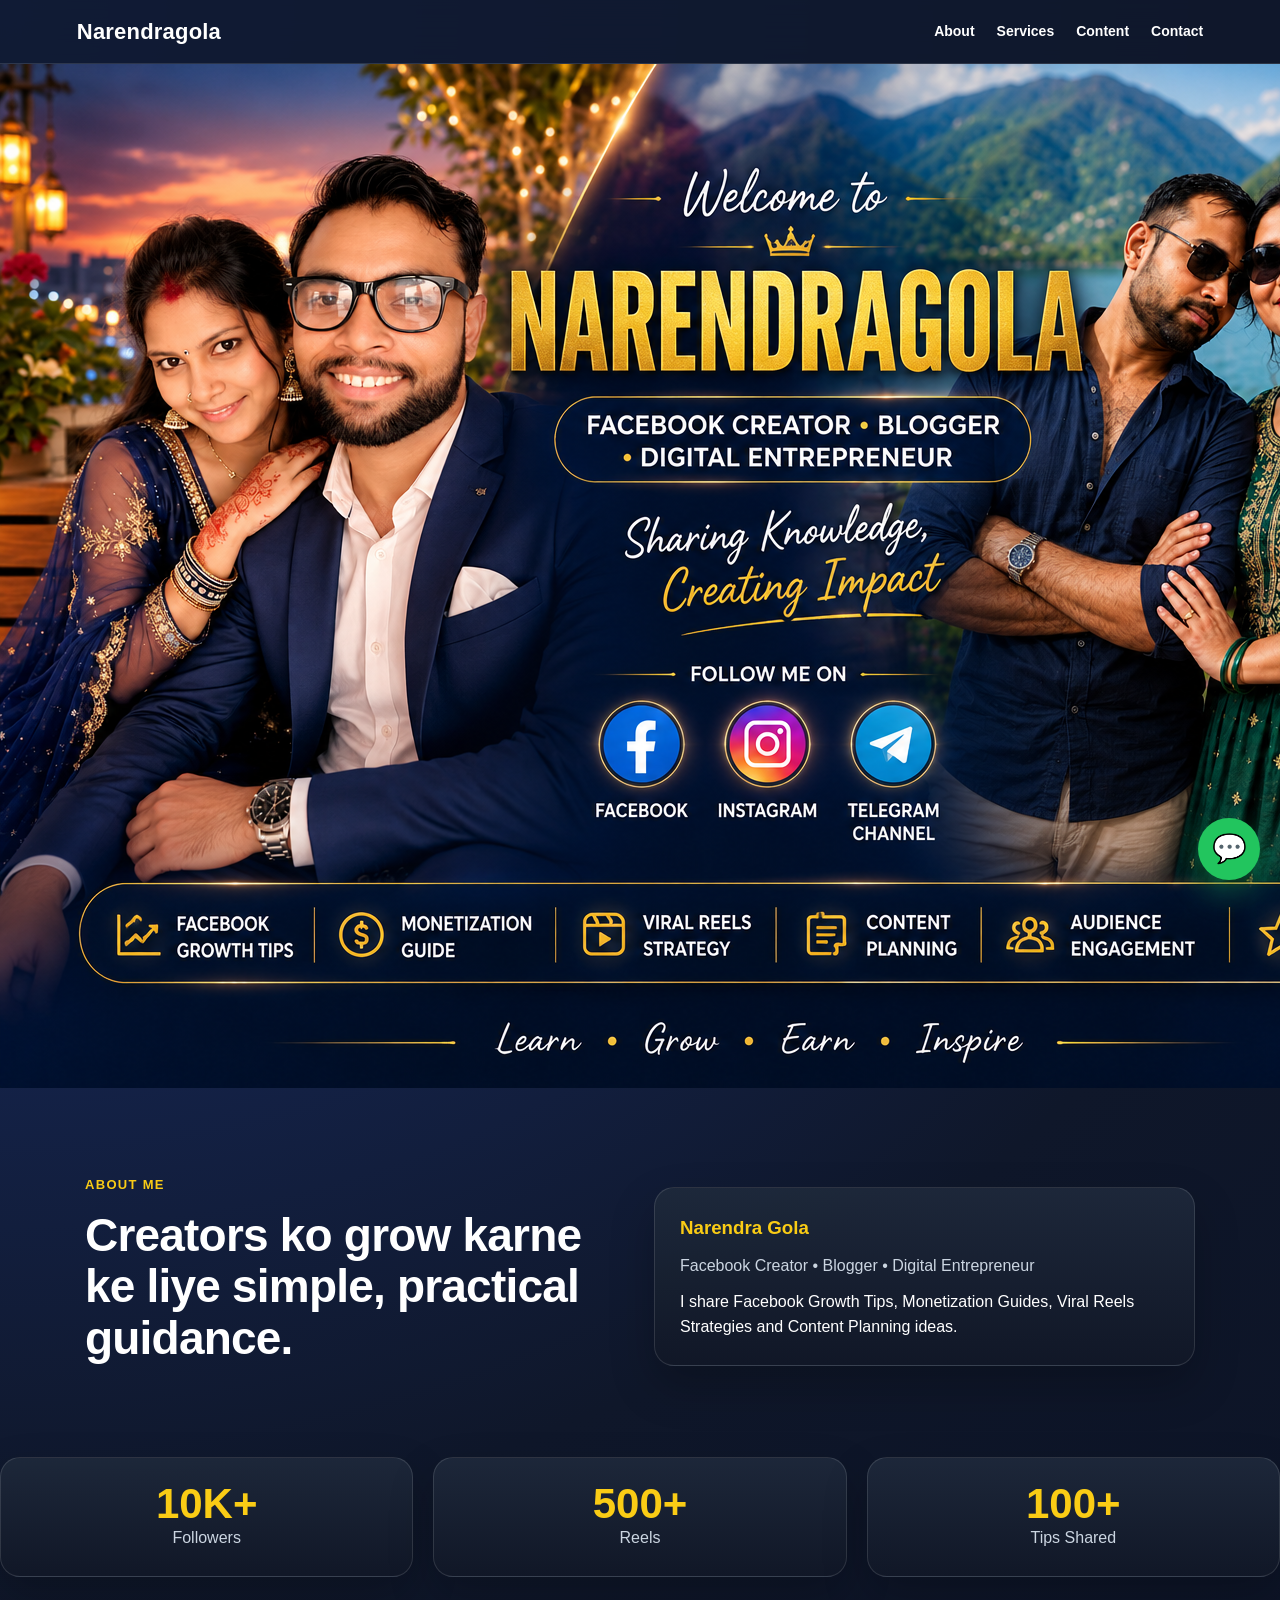
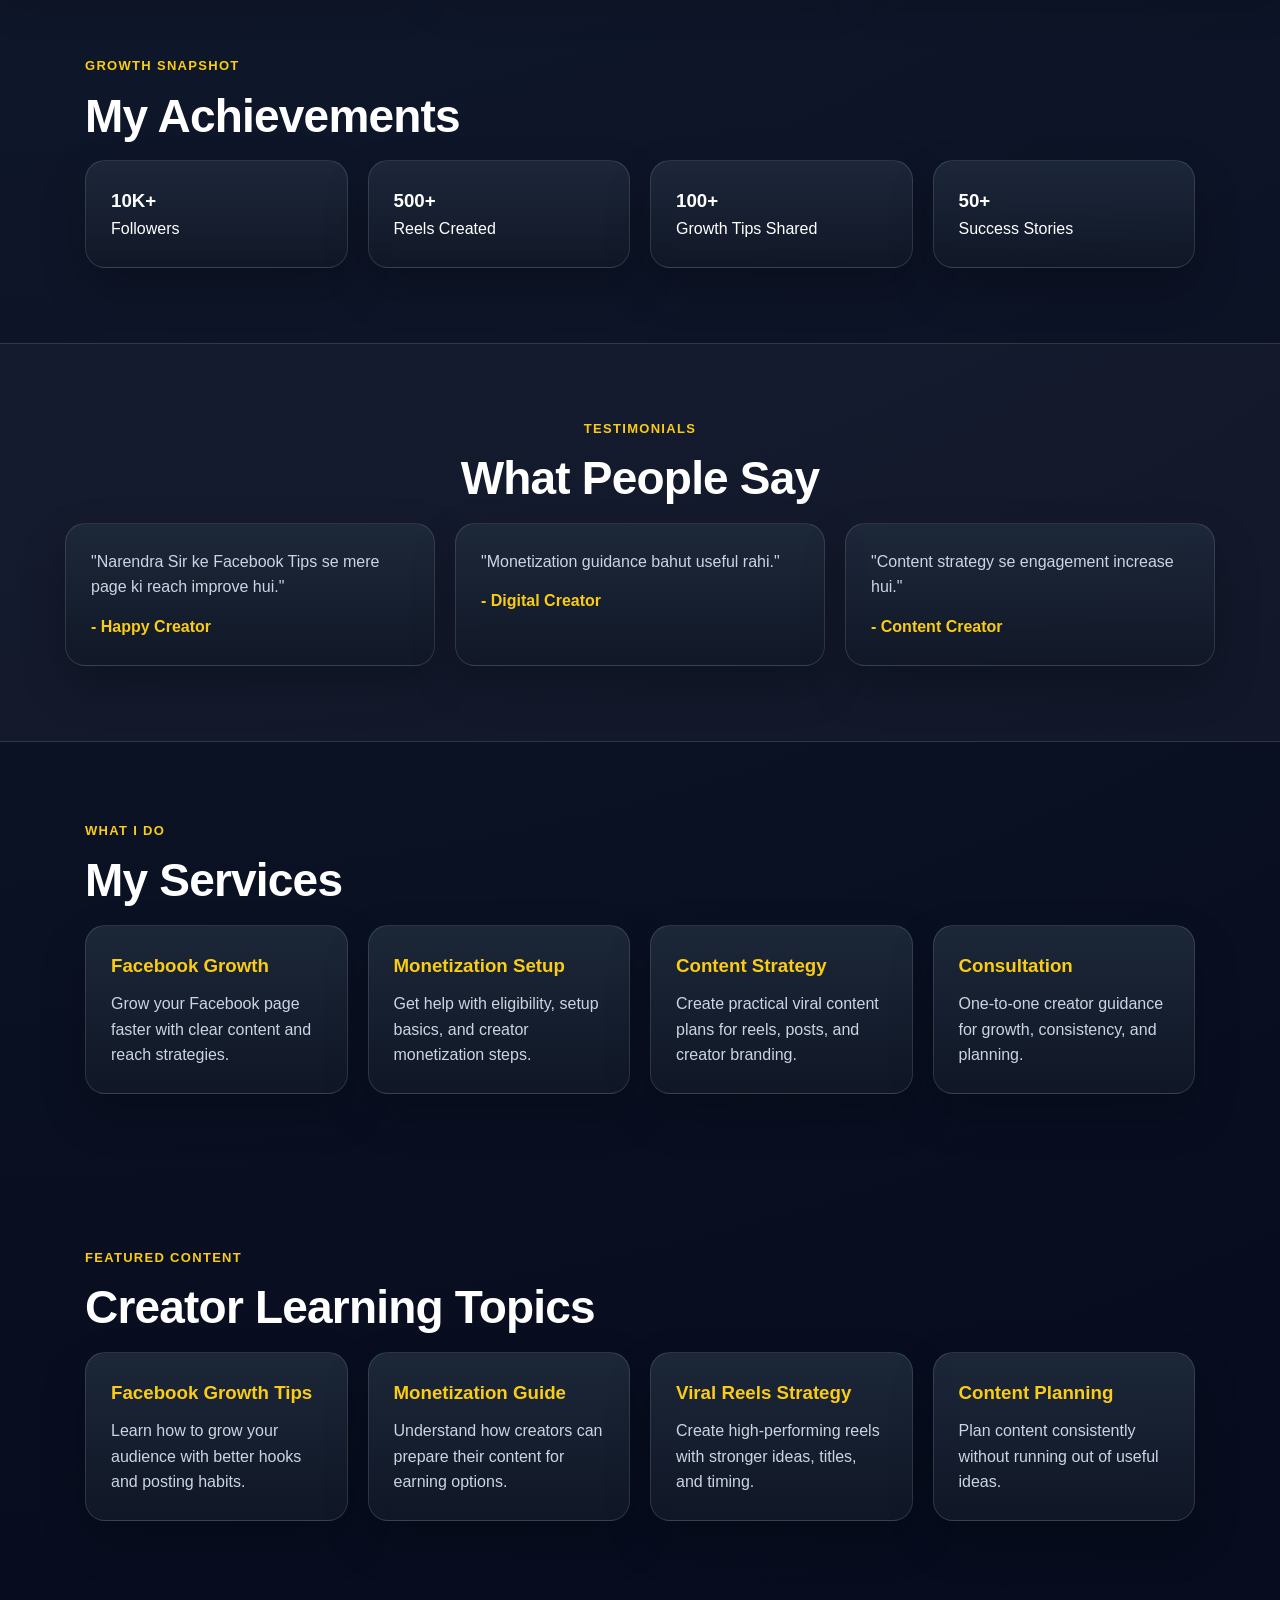
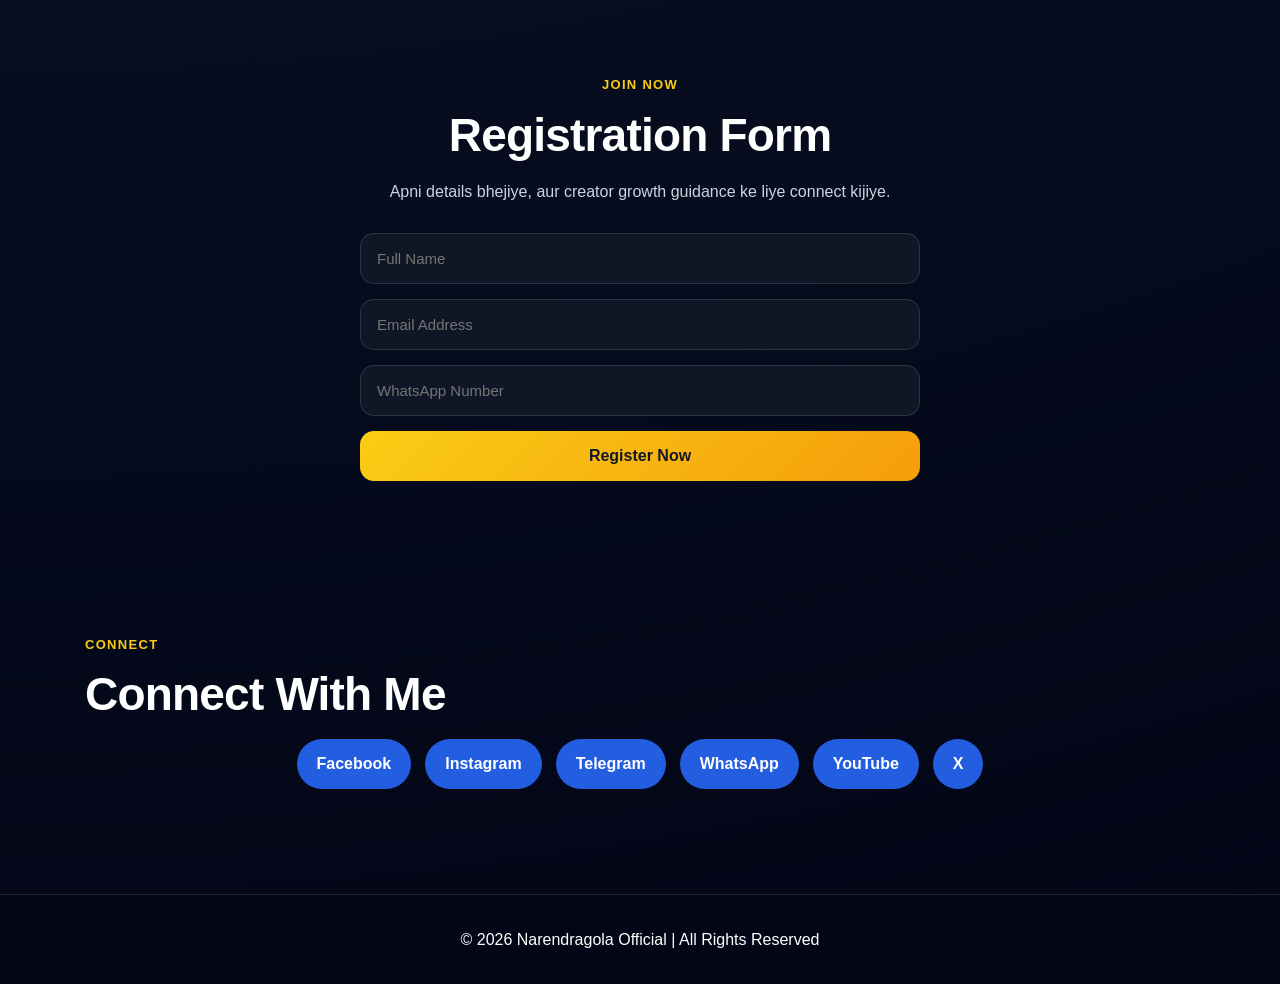
==== index.html @ b10cafa1 "Update index.html" ====
<!DOCTYPE html>
<html lang="en">
<head>
  <meta charset="UTF-8">
  <meta name="viewport" content="width=device-width, initial-scale=1.0">

  <title>Narendragola Official</title>

  <meta name="description" content="Narendra Gola Official - Facebook Growth Tips, Monetization Guides, Viral Reels Strategies and Content Planning.">
  <meta name="keywords" content="Narendra Gola, Facebook Growth, Facebook Monetization, Viral Reels, Digital Creator">
  <meta name="author" content="Narendra Gola">

  <link rel="preconnect" href="https://fonts.googleapis.com">
  <link rel="preconnect" href="https://fonts.gstatic.com" crossorigin>
  <link href="https://fonts.googleapis.com/css2?family=Inter:wght@400;500;600;700;800&display=swap" rel="stylesheet">
  <link rel="stylesheet" href="style.css">
</head>

<body>
  <nav class="site-nav" aria-label="Primary navigation">
    <a class="brand" href="#">Narendragola</a>
    <div class="nav-links">
      <a href="#about">About</a>
      <a href="#services">Services</a>
      <a href="#content">Content</a>
      <a href="#contact">Contact</a>
    </div>
  </nav>

  <header class="hero">
    <div class="hero-media">
      <img src="banner.jpg.png" alt="Narendragola Banner">
    </div>
    <div class="hero-content">
      <p class="eyebrow">Facebook Creator • Blogger • Digital Entrepreneur</p>
      <h1>Narendra Gola Official</h1>
      <p class="hero-text">Facebook growth, monetization, viral reels strategy aur content planning ke practical tips.</p>
      <div class="hero-actions">
        <a class="btn primary" href="#register">Register Now</a>
        <a class="btn secondary" href="#services">View Services</a>
      </div>
    </div>
  </header>

  <main>
    <section id="about" class="section split-section">
      <div>
        <p class="section-label">About Me</p>
        <h2>Creators ko grow karne ke liye simple, practical guidance.</h2>
      </div>

      <div class="about-box">
        <h3>Narendra Gola</h3>
        <p class="role">Facebook Creator • Blogger • Digital Entrepreneur</p>
        <p>I share Facebook Growth Tips, Monetization Guides, Viral Reels Strategies and Content Planning ideas.</p>
      </div>
    </section>

    <section class="profile-stats" aria-label="Profile statistics">
      <div class="stat-box">
        <h3>10K+</h3>
        <p>Followers</p>
      </div>
      <div class="stat-box">
        <h3>500+</h3>
        <p>Reels</p>
      </div>
      <div class="stat-box">
        <h3>100+</h3>
        <p>Tips Shared</p>
      </div>
    </section>

    <section id="achievements" class="section">
      <p class="section-label">Growth Snapshot</p>
      <h2>My Achievements</h2>

      <div class="achievement-grid">
        <div class="achievement-box">
          <h3>10K+</h3>
          <p>Followers</p>
        </div>
        <div class="achievement-box">
          <h3>500+</h3>
          <p>Reels Created</p>
        </div>
        <div class="achievement-box">
          <h3>100+</h3>
          <p>Growth Tips Shared</p>
        </div>
        <div class="achievement-box">
          <h3>50+</h3>
          <p>Success Stories</p>
        </div>
      </div>
    </section>

    <section id="testimonials" class="section tinted-section">
      <p class="section-label">Testimonials</p>
      <h2>What People Say</h2>

      <div class="testimonial-grid">
        <div class="testimonial-card">
          <p>"Narendra Sir ke Facebook Tips se mere page ki reach improve hui."</p>
          <h4>- Happy Creator</h4>
        </div>
        <div class="testimonial-card">
          <p>"Monetization guidance bahut useful rahi."</p>
          <h4>- Digital Creator</h4>
        </div>
        <div class="testimonial-card">
          <p>"Content strategy se engagement increase hui."</p>
          <h4>- Content Creator</h4>
        </div>
      </div>
    </section>

    <section id="services" class="section">
      <p class="section-label">What I Do</p>
      <h2>My Services</h2>

      <div class="cards">
        <div class="card">
          <h3>Facebook Growth</h3>
          <p>Grow your Facebook page faster with clear content and reach strategies.</p>
        </div>
        <div class="card">
          <h3>Monetization Setup</h3>
          <p>Get help with eligibility, setup basics, and creator monetization steps.</p>
        </div>
        <div class="card">
          <h3>Content Strategy</h3>
          <p>Create practical viral content plans for reels, posts, and creator branding.</p>
        </div>
        <div class="card">
          <h3>Consultation</h3>
          <p>One-to-one creator guidance for growth, consistency, and planning.</p>
        </div>
      </div>
    </section>

    <section id="content" class="section">
      <p class="section-label">Featured Content</p>
      <h2>Creator Learning Topics</h2>

      <div class="cards">
        <div class="card">
          <h3>Facebook Growth Tips</h3>
          <p>Learn how to grow your audience with better hooks and posting habits.</p>
        </div>
        <div class="card">
          <h3>Monetization Guide</h3>
          <p>Understand how creators can prepare their content for earning options.</p>
        </div>
        <div class="card">
          <h3>Viral Reels Strategy</h3>
          <p>Create high-performing reels with stronger ideas, titles, and timing.</p>
        </div>
        <div class="card">
          <h3>Content Planning</h3>
          <p>Plan content consistently without running out of useful ideas.</p>
        </div>
      </div>
    </section>

    <section id="register" class="section register-section">
      <div>
        <p class="section-label">Join Now</p>
        <h2>Registration Form</h2>
        <p class="section-intro">Apni details bhejiye, aur creator growth guidance ke liye connect kijiye.</p>
      </div>

      <form class="register-form" action="https://formspree.io/f/mpqeyoqy" method="POST">
        <input type="text" name="name" placeholder="Full Name" required>
        <input type="email" name="email" placeholder="Email Address" required>
        <input type="tel" name="phone" placeholder="WhatsApp Number" required>
        <input type="hidden" name="_subject" value="New Registration From Narendragola Official">
        <button type="submit">Register Now</button>
      </form>
    </section>

    <section id="contact" class="section contact-section">
      <p class="section-label">Connect</p>
      <h2>Connect With Me</h2>

      <div class="social-links">
        <a href="https://www.facebook.com/Narendra.gola.15" target="_blank" rel="noopener">Facebook</a>
        <a href="https://www.instagram.com/narendragola1" target="_blank" rel="noopener">Instagram</a>
        <a href="https://t.me/narendragola01" target="_blank" rel="noopener">Telegram</a>
        <a href="https://wa.me/918586849078" target="_blank" rel="noopener">WhatsApp</a>
        <a href="https://www.youtube.com/@narendragola" target="_blank" rel="noopener">YouTube</a>
        <a href="https://x.com/NarendraGola" target="_blank" rel="noopener">X</a>
      </div>
    </section>
  </main>

  <a href="https://wa.me/918586849078" class="whatsapp-float" target="_blank" rel="noopener" aria-label="Chat on WhatsApp">💬</a>

  <footer>
    © 2026 Narendragola Official | All Rights Reserved
  </footer>
</body>
</html>
---- style.css ----
*{margin:0;padding:0;box-sizing:border-box;font-family:Arial,sans-serif}
:root{--bg:#0f172a;--panel:#111827;--panel2:#1e293b;--gold:#f59e0b;--yellow:#facc15;--green:#22c55e;--blue:#2563eb;--text:#ffffff;--muted:#cbd5e1;--line:rgba(255,255,255,.12)}
html{scroll-behavior:smooth}
body{background:radial-gradient(circle at top left,#1e3a8a 0,#0f172a 35%,#020617 100%);color:var(--text);line-height:1.6;overflow-x:hidden}
a{color:inherit}.site-nav{position:sticky;top:0;background:rgba(15,23,42,.88);backdrop-filter:blur(14px);padding:14px 6%;z-index:1000;display:flex;align-items:center;justify-content:space-between;border-bottom:1px solid var(--line)}
.brand{font-size:22px;font-weight:900;text-decoration:none;letter-spacing:.2px}.brand span{color:var(--yellow)}.nav-links{display:flex;gap:22px}.nav-links a,.nav-cta{text-decoration:none;font-weight:700;font-size:14px;color:#fff}.nav-links a:hover{color:var(--yellow)}.nav-cta{background:var(--green);padding:10px 16px;border-radius:999px;box-shadow:0 10px 28px rgba(34,197,94,.25)}
.hero{position:relative;min-height:640px;display:flex;align-items:center;overflow:hidden}.hero-banner{position:absolute;inset:0;width:100%;height:100%;object-fit:cover;z-index:0}.hero-overlay{position:absolute;inset:0;background:linear-gradient(90deg,rgba(2,6,23,.95),rgba(15,23,42,.78),rgba(15,23,42,.28));z-index:1}.hero-content{position:relative;z-index:2;max-width:850px;padding:90px 6%}.eyebrow,.section-label{display:inline-block;color:var(--yellow);font-weight:800;text-transform:uppercase;font-size:13px;letter-spacing:1.3px;margin-bottom:14px}.hero h1{font-size:clamp(38px,6vw,78px);line-height:1.03;margin-bottom:22px;letter-spacing:-1.5px}.hero-subtitle{font-size:20px;color:var(--muted);max-width:660px;margin-bottom:28px}.hero-actions{display:flex;gap:14px;flex-wrap:wrap;margin-bottom:24px}.btn{padding:15px 22px;border-radius:999px;text-decoration:none;font-weight:900;display:inline-flex;align-items:center;justify-content:center}.btn.primary{background:linear-gradient(135deg,var(--yellow),var(--gold));color:#111827}.btn.secondary{background:rgba(255,255,255,.1);border:1px solid var(--line);color:#fff}.trust-row{display:flex;gap:12px;flex-wrap:wrap}.trust-row span{background:rgba(255,255,255,.1);border:1px solid var(--line);border-radius:999px;padding:9px 14px;color:#fff;font-weight:700;font-size:14px}
.section{max-width:1150px;margin:auto;padding:75px 20px}.compact-section{padding-top:40px}.split-section{display:grid;grid-template-columns:1fr 1fr;gap:28px;align-items:center}h2{color:#fff;margin-bottom:18px;font-size:clamp(30px,4vw,46px);line-height:1.12;letter-spacing:-.8px}.section-intro{color:var(--muted);max-width:720px;margin:0 auto 28px;text-align:center}.split-section .section-intro{text-align:left;margin:0}.about-box,.card,.stat-box,.achievement-box,.testimonial-card,.result-card,.faq-list details{background:linear-gradient(180deg,rgba(30,41,59,.92),rgba(17,24,39,.92));padding:25px;border-radius:20px;border:1px solid var(--line);box-shadow:0 20px 45px rgba(0,0,0,.22)}.glass-card{background:rgba(17,24,39,.72);backdrop-filter:blur(14px)}.about-box h3,.card h3{color:var(--yellow);margin-bottom:10px}.role{color:var(--muted);margin-bottom:10px}.text-link{display:inline-block;margin-top:14px;color:var(--yellow);font-weight:800;text-decoration:none}.cards,.profile-stats,.achievement-grid,.testimonial-grid,.results-grid{display:grid;grid-template-columns:repeat(auto-fit,minmax(240px,1fr));gap:20px}.card{transition:.25s ease}.card:hover{transform:translateY(-6px);border-color:rgba(250,204,21,.45)}.icon{font-size:34px;margin-bottom:12px}.stat-box{text-align:center}.stat-box h3{font-size:42px;color:var(--yellow);line-height:1}.stat-box p,.card p,.testimonial-card p,.result-card p,.faq-list p{color:var(--muted)}.tinted-section{background:rgba(255,255,255,.03);border-top:1px solid var(--line);border-bottom:1px solid var(--line);max-width:100%;padding-left:max(20px,calc((100% - 1150px)/2));padding-right:max(20px,calc((100% - 1150px)/2))}.tinted-section h2,.tinted-section .section-label{text-align:center;display:block}.result-card{min-height:210px;text-align:center;border-style:dashed}.result-card span{display:inline-flex;width:92px;height:92px;align-items:center;justify-content:center;border-radius:18px;background:rgba(250,204,21,.12);border:1px dashed rgba(250,204,21,.5);color:var(--yellow);font-size:13px;font-weight:900;margin-bottom:16px}.result-card strong{display:block;font-size:20px;margin-bottom:8px}.testimonial-card h4{margin-top:14px;color:var(--yellow)}.faq-list{display:grid;gap:14px;max-width:850px;margin:0 auto}.faq-list details{padding:0}.faq-list summary{cursor:pointer;padding:20px 24px;font-weight:900;color:#fff}.faq-list p{padding:0 24px 22px}.register-section{text-align:center}.register-form{max-width:560px;margin:26px auto 0;display:flex;flex-direction:column;gap:15px}.register-form input{padding:16px;border:1px solid var(--line);border-radius:14px;background:rgba(17,24,39,.92);color:#fff;font-size:15px}.register-form input:focus{outline:2px solid rgba(250,204,21,.45)}.register-form button{padding:16px;border:none;border-radius:14px;background:linear-gradient(135deg,var(--yellow),var(--gold));color:#111827;font-weight:900;cursor:pointer;font-size:16px}.social-links{display:flex;justify-content:center;gap:14px;flex-wrap:wrap}.social-links a{background:rgba(37,99,235,.95);color:#fff;padding:12px 20px;border-radius:999px;text-decoration:none;font-weight:800}.whatsapp-float{position:fixed;right:20px;bottom:20px;width:62px;height:62px;background:var(--green);border-radius:50%;display:flex;justify-content:center;align-items:center;font-size:28px;text-decoration:none;color:white;z-index:999;box-shadow:0 12px 30px rgba(34,197,94,.35);animation:pulse 2s infinite}@keyframes pulse{0%{transform:scale(1);box-shadow:0 0 0 0 rgba(34,197,94,.55)}70%{transform:scale(1.04);box-shadow:0 0 0 18px rgba(34,197,94,0)}100%{transform:scale(1)}}footer{background:#020617;text-align:center;padding:32px 20px;margin-top:30px;border-top:1px solid var(--line)}footer p{color:var(--muted);margin:6px 0}
@media(max-width:820px){.site-nav{gap:12px;align-items:flex-start}.nav-links{display:none}.nav-cta{font-size:13px}.hero{min-height:600px}.hero-content{padding:70px 20px}.hero h1{font-size:42px}.hero-subtitle{font-size:17px}.split-section{grid-template-columns:1fr}.section{padding:56px 18px}.btn{width:100%}.trust-row span{width:100%;text-align:center}h2{text-align:left}.tinted-section h2{text-align:center}.whatsapp-float{width:56px;height:56px;right:14px;bottom:14px}}
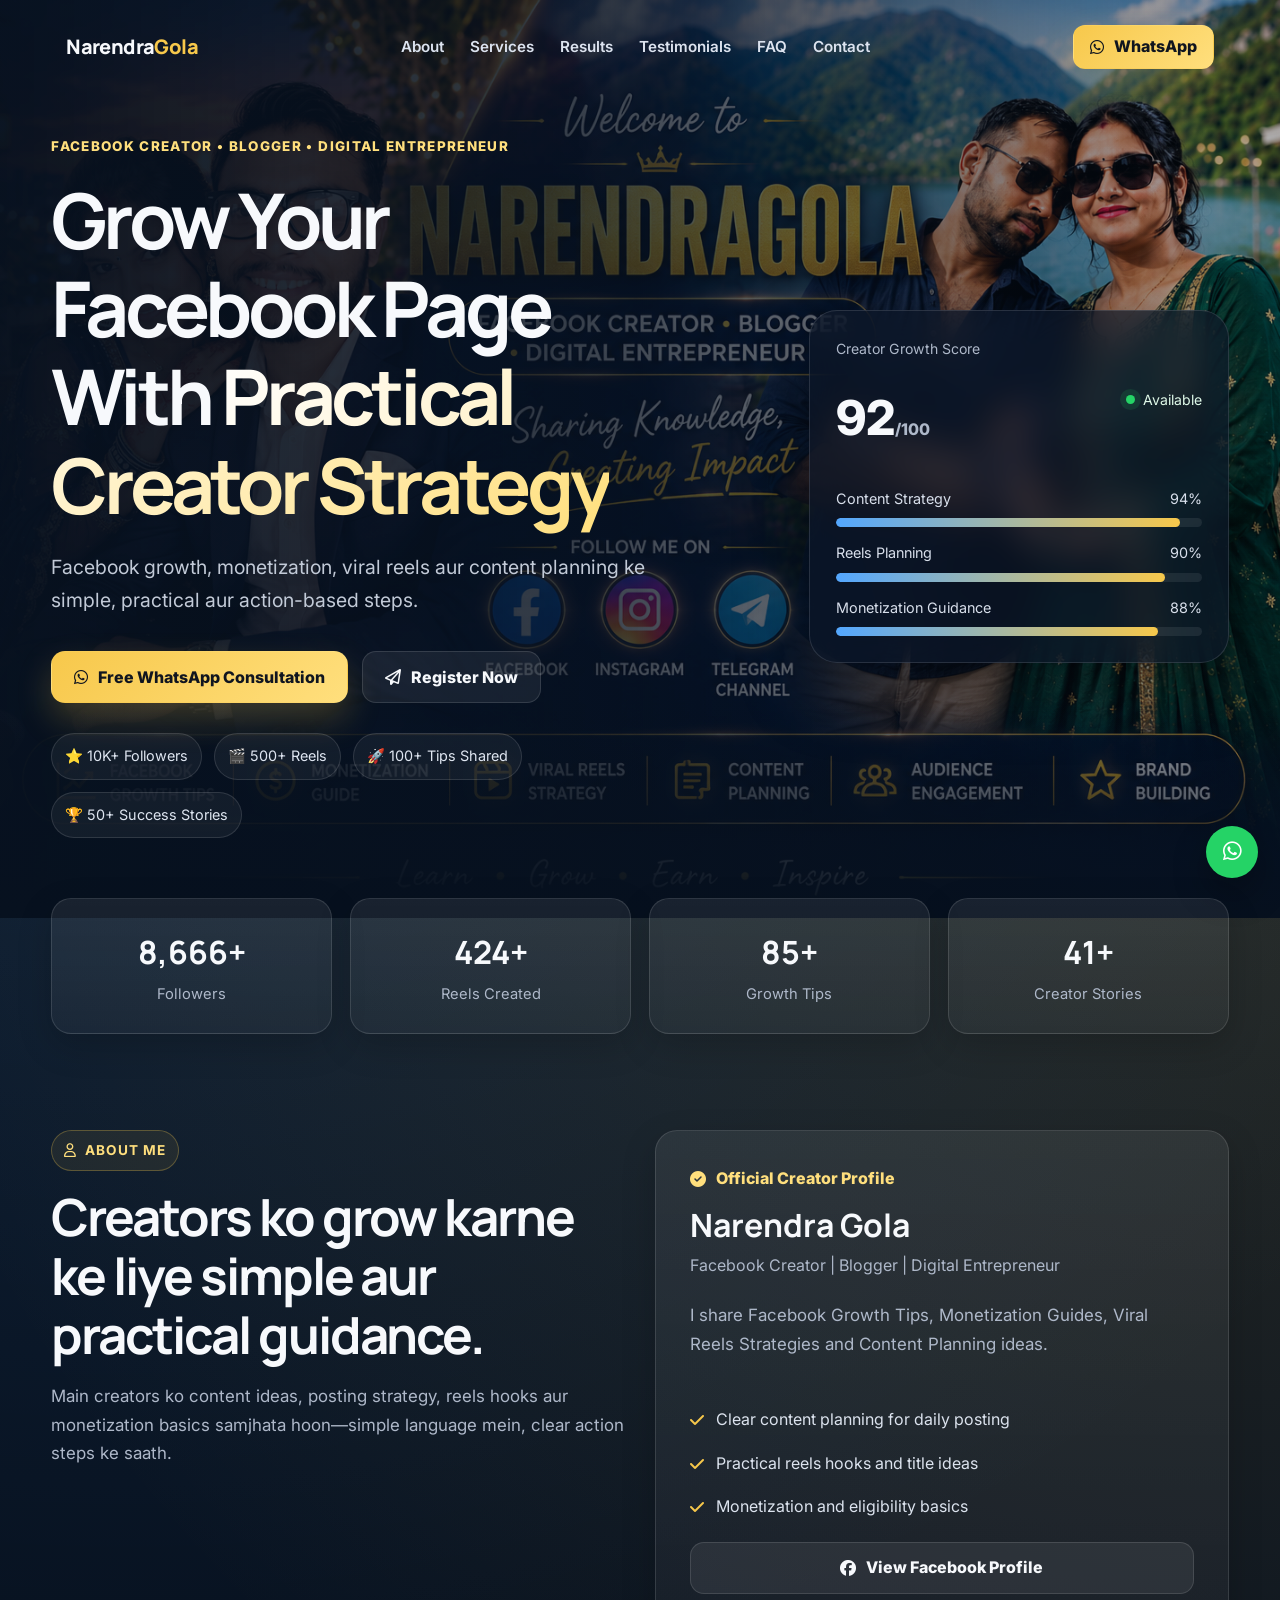
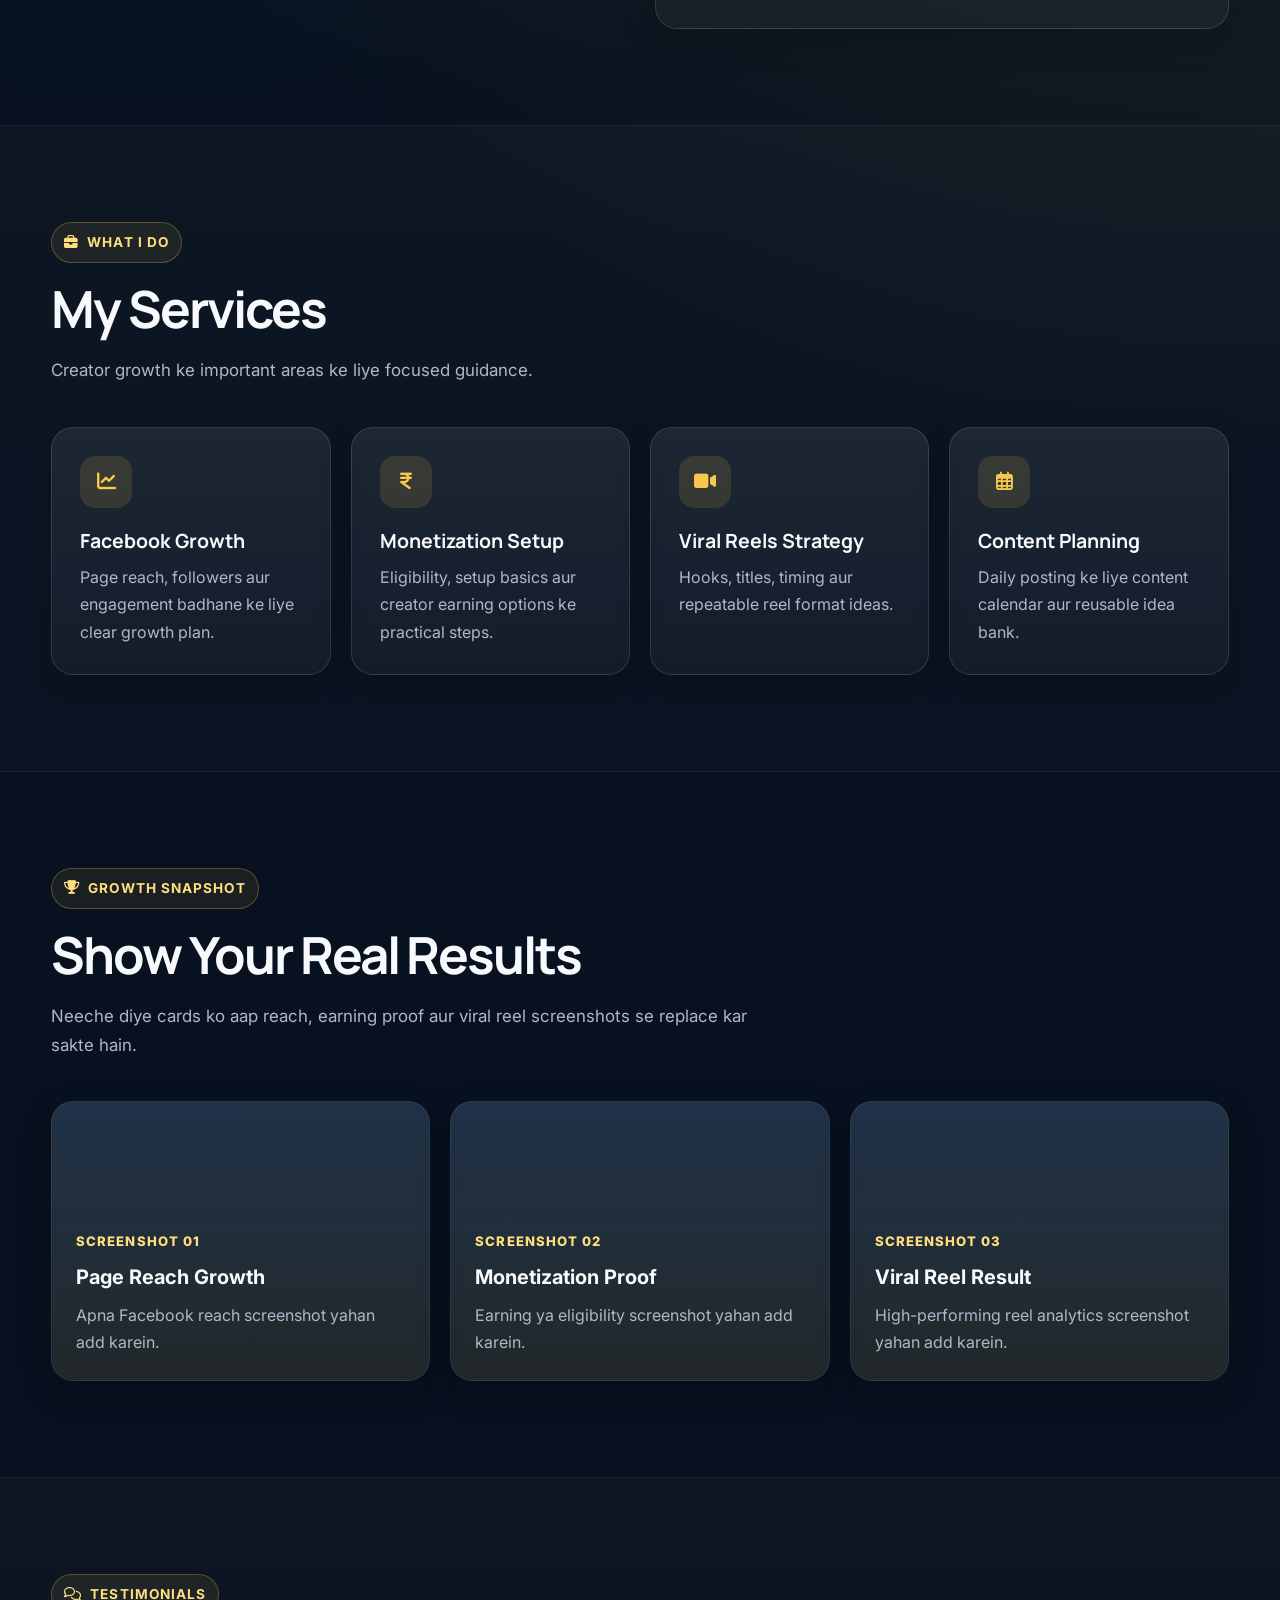
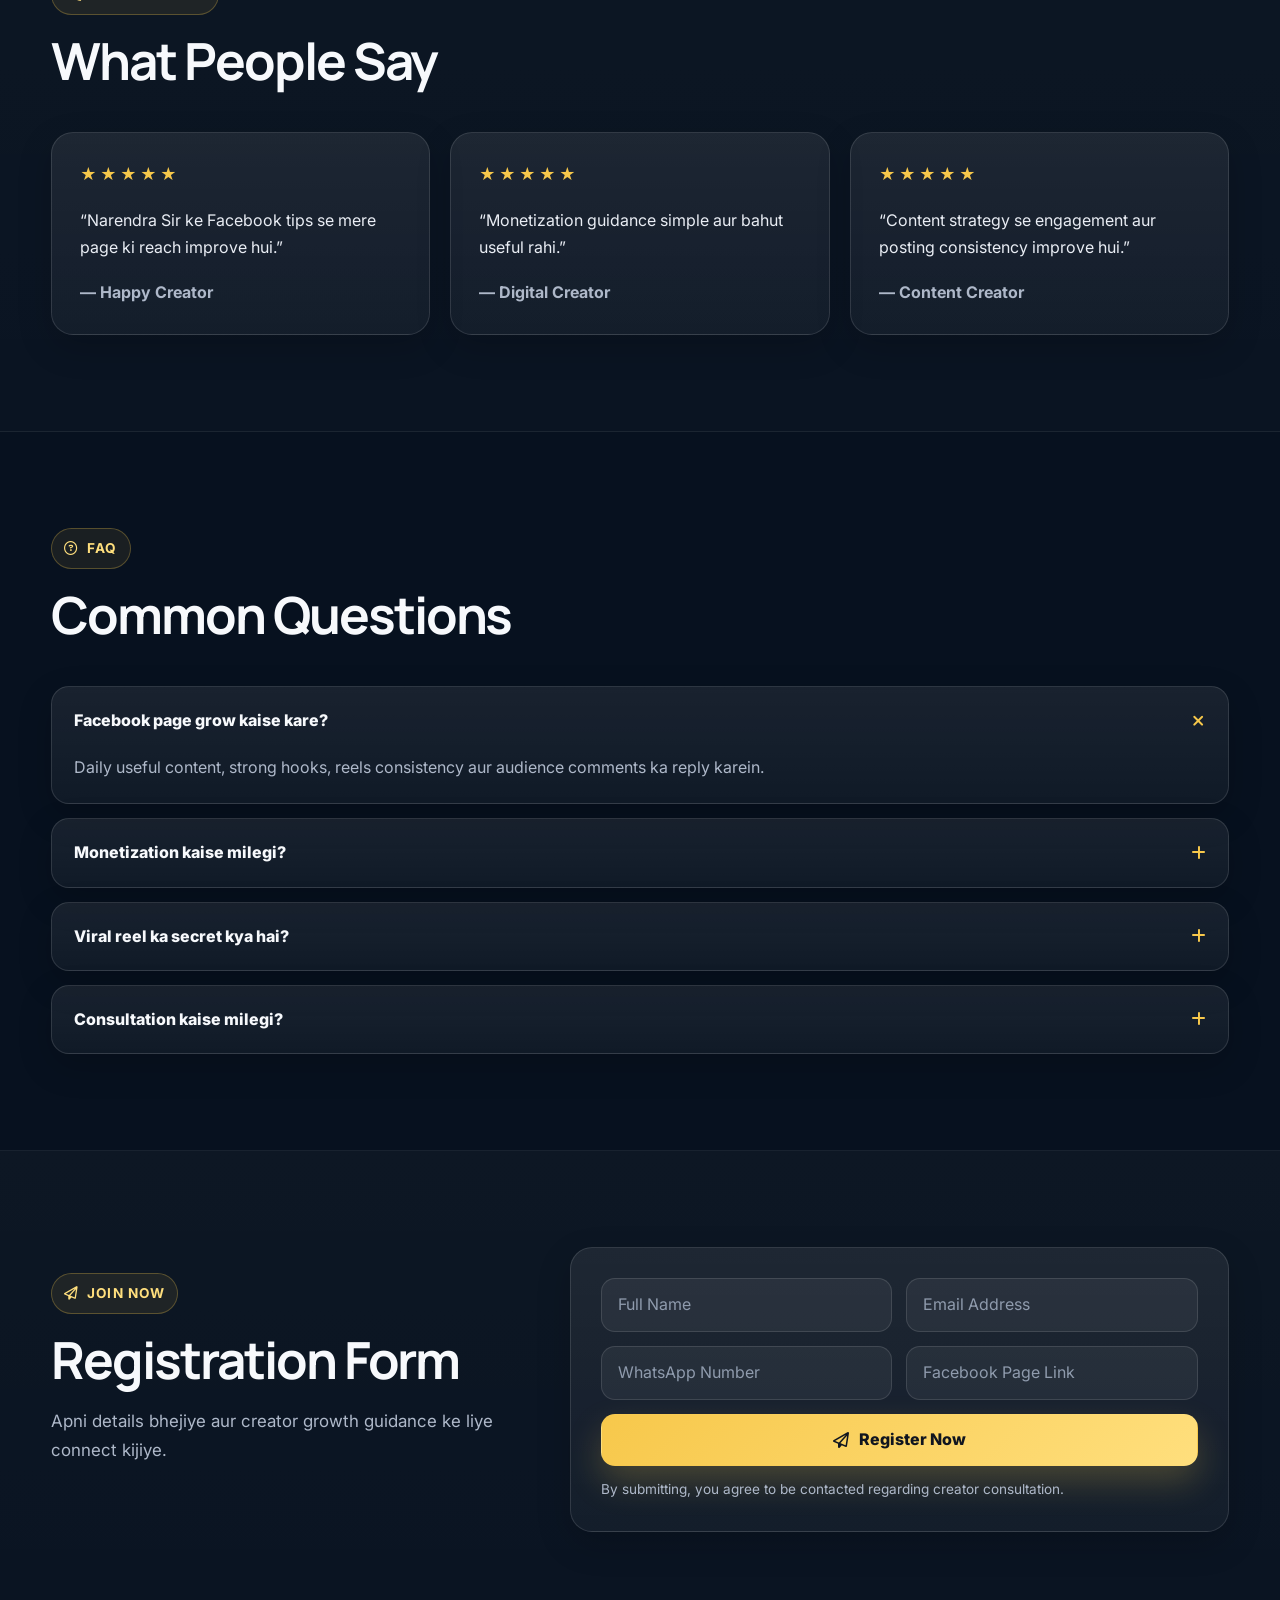
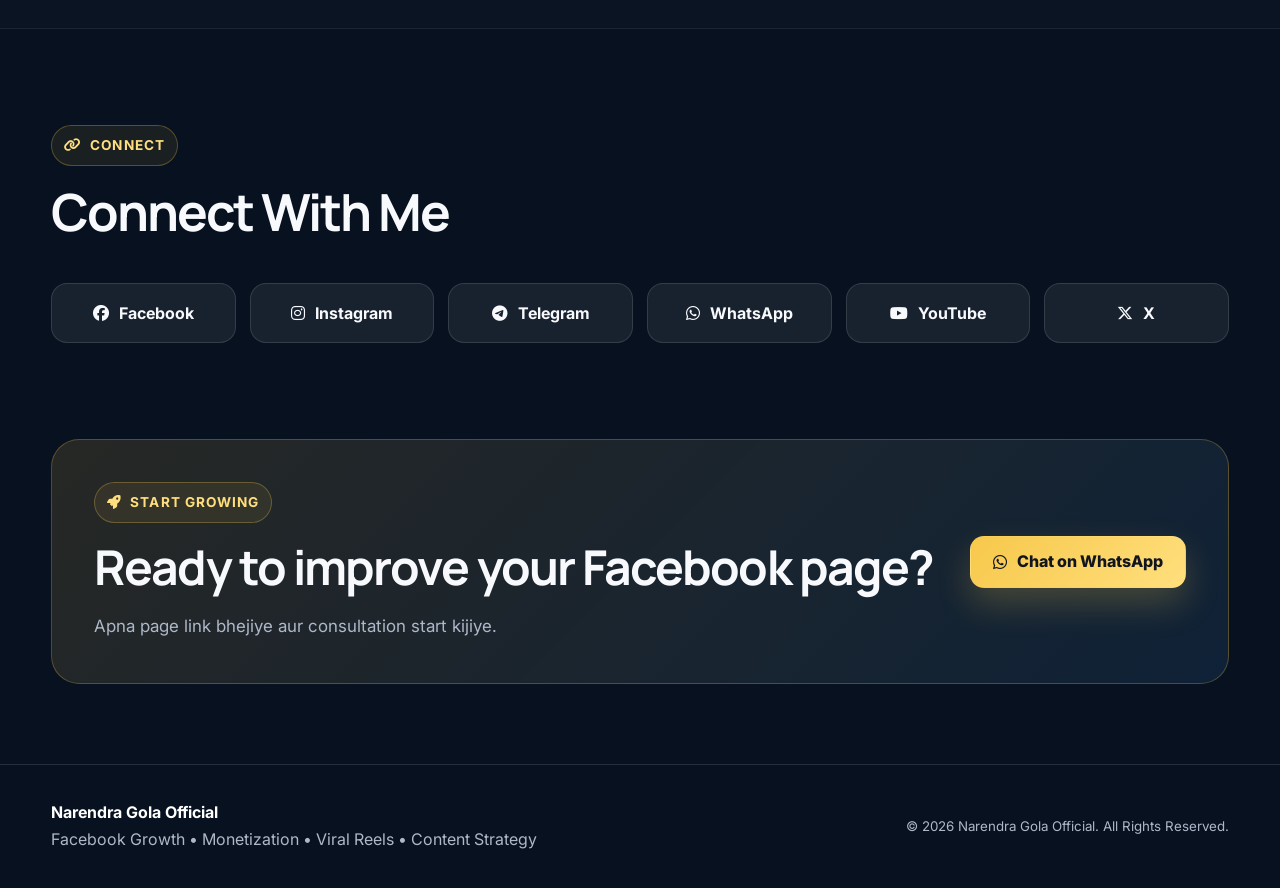
==== commit c138282a: "Update index.html" ====
--- a/index.html
+++ b/index.html
@@ -1,203 +1,648 @@
 <!DOCTYPE html>
 <html lang="en">
 <head>
-  <meta charset="UTF-8">
-  <meta name="viewport" content="width=device-width, initial-scale=1.0">
-
-  <title>Narendragola Official</title>
-
-  <meta name="description" content="Narendra Gola Official - Facebook Growth Tips, Monetization Guides, Viral Reels Strategies and Content Planning.">
-  <meta name="keywords" content="Narendra Gola, Facebook Growth, Facebook Monetization, Viral Reels, Digital Creator">
-  <meta name="author" content="Narendra Gola">
-
-  <link rel="preconnect" href="https://fonts.googleapis.com">
-  <link rel="preconnect" href="https://fonts.gstatic.com" crossorigin>
-  <link href="https://fonts.googleapis.com/css2?family=Inter:wght@400;500;600;700;800&display=swap" rel="stylesheet">
-  <link rel="stylesheet" href="style.css">
+  <meta charset="UTF-8" />
+  <meta name="viewport" content="width=device-width, initial-scale=1.0" />
+  <meta name="theme-color" content="#0b1020" />
+  <meta name="description" content="Narendra Gola Official - Facebook growth, monetization, viral reels strategy and creator consultation." />
+  <meta name="keywords" content="Narendra Gola, Facebook Growth, Facebook Monetization, Viral Reels, Digital Creator, Content Strategy" />
+  <meta name="author" content="Narendra Gola" />
+
+  <meta property="og:title" content="Narendra Gola Official" />
+  <meta property="og:description" content="Practical Facebook growth, monetization and viral reels strategy for creators." />
+  <meta property="og:image" content="banner.jpg.png" />
+  <meta property="og:type" content="website" />
+
+  <meta name="twitter:card" content="summary_large_image" />
+  <meta name="twitter:title" content="Narendra Gola Official" />
+  <meta name="twitter:description" content="Facebook growth, monetization and creator strategy." />
+  <meta name="twitter:image" content="banner.jpg.png" />
+
+  <title>Narendra Gola Official | Facebook Growth & Monetization</title>
+
+  <link rel="preconnect" href="https://fonts.googleapis.com" />
+  <link rel="preconnect" href="https://fonts.gstatic.com" crossorigin />
+  <link href="https://fonts.googleapis.com/css2?family=Inter:wght@400;500;600;700;800&family=Manrope:wght@600;700;800&display=swap" rel="stylesheet" />
+  <link rel="stylesheet" href="https://cdnjs.cloudflare.com/ajax/libs/font-awesome/6.5.2/css/all.min.css" />
+
+  <style>
+    :root {
+      --bg: #07111f;
+      --bg-soft: #0d1728;
+      --surface: rgba(255,255,255,.07);
+      --surface-strong: rgba(255,255,255,.11);
+      --text: #f7f9fc;
+      --muted: #aeb8c9;
+      --primary: #f7c84b;
+      --primary-2: #ffdf7d;
+      --accent: #53a7ff;
+      --success: #25d366;
+      --border: rgba(255,255,255,.12);
+      --shadow: 0 24px 70px rgba(0,0,0,.35);
+      --radius: 22px;
+      --max: 1180px;
+    }
+
+    * { box-sizing: border-box; }
+    html { scroll-behavior: smooth; }
+    body {
+      margin: 0;
+      font-family: Inter, system-ui, -apple-system, BlinkMacSystemFont, "Segoe UI", sans-serif;
+      color: var(--text);
+      background:
+        radial-gradient(circle at 10% 0%, rgba(83,167,255,.18), transparent 30%),
+        radial-gradient(circle at 100% 10%, rgba(247,200,75,.16), transparent 28%),
+        var(--bg);
+      line-height: 1.7;
+      overflow-x: hidden;
+    }
+
+    img { max-width: 100%; display: block; }
+    a { color: inherit; text-decoration: none; }
+    button, input { font: inherit; }
+    section { scroll-margin-top: 90px; }
+
+    .container { width: min(92%, var(--max)); margin-inline: auto; }
+    .section { padding: 96px 0; }
+    .section-head { max-width: 720px; margin-bottom: 42px; }
+    .section-label {
+      display: inline-flex;
+      align-items: center;
+      gap: 8px;
+      padding: 8px 12px;
+      border: 1px solid rgba(247,200,75,.28);
+      border-radius: 999px;
+      color: var(--primary-2);
+      background: rgba(247,200,75,.08);
+      font-size: .85rem;
+      font-weight: 700;
+      letter-spacing: .08em;
+      text-transform: uppercase;
+      margin-bottom: 16px;
+    }
+    h1, h2, h3 { font-family: Manrope, Inter, sans-serif; margin: 0; line-height: 1.15; }
+    h1 { font-size: clamp(2.6rem, 6vw, 5.6rem); letter-spacing: -.055em; }
+    h2 { font-size: clamp(2rem, 4vw, 3.4rem); letter-spacing: -.04em; }
+    h3 { font-size: 1.22rem; }
+    p { margin: 0; }
+    .lead { color: var(--muted); font-size: 1.06rem; margin-top: 18px; }
+
+    .top-progress {
+      position: fixed;
+      top: 0; left: 0;
+      width: 0;
+      height: 3px;
+      z-index: 9999;
+      background: linear-gradient(90deg, var(--primary), var(--accent));
+    }
+
+    .nav-wrap {
+      position: fixed;
+      inset: 0 0 auto;
+      z-index: 1000;
+      padding: 14px 0;
+      transition: .3s ease;
+    }
+    .nav-wrap.scrolled { background: rgba(7,17,31,.8); backdrop-filter: blur(18px); border-bottom: 1px solid var(--border); }
+    .nav {
+      display: flex;
+      align-items: center;
+      justify-content: space-between;
+      gap: 18px;
+      padding: 10px 14px;
+      border: 1px solid transparent;
+      border-radius: 18px;
+    }
+    .brand { font-family: Manrope, sans-serif; font-weight: 800; font-size: 1.25rem; letter-spacing: -.03em; }
+    .brand span { color: var(--primary); }
+    .nav-links { display: flex; align-items: center; gap: 26px; }
+    .nav-links a { color: #dce3ef; font-size: .95rem; font-weight: 600; }
+    .nav-links a:hover { color: var(--primary); }
+    .nav-actions { display: flex; align-items: center; gap: 10px; }
+    .menu-btn {
+      display: none;
+      width: 44px; height: 44px;
+      border: 1px solid var(--border);
+      background: var(--surface);
+      color: var(--text);
+      border-radius: 12px;
+      cursor: pointer;
+    }
+
+    .btn {
+      display: inline-flex;
+      align-items: center;
+      justify-content: center;
+      gap: 10px;
+      min-height: 52px;
+      padding: 0 22px;
+      border-radius: 14px;
+      font-weight: 800;
+      border: 1px solid transparent;
+      transition: transform .22s ease, box-shadow .22s ease, background .22s ease;
+    }
+    .btn:hover { transform: translateY(-2px); }
+    .btn-primary {
+      color: #10151f;
+      background: linear-gradient(135deg, var(--primary), var(--primary-2));
+      box-shadow: 0 16px 34px rgba(247,200,75,.22);
+    }
+    .btn-secondary { background: var(--surface); border-color: var(--border); }
+    .btn-secondary:hover { background: var(--surface-strong); }
+    .btn-small { min-height: 44px; padding: 0 16px; border-radius: 12px; }
+
+    .hero {
+      min-height: 100vh;
+      display: grid;
+      align-items: center;
+      position: relative;
+      padding: 135px 0 80px;
+      overflow: hidden;
+    }
+    .hero::before {
+      content: "";
+      position: absolute;
+      inset: 0;
+      background:
+        linear-gradient(90deg, rgba(7,17,31,.98) 0%, rgba(7,17,31,.82) 43%, rgba(7,17,31,.28) 100%),
+        url('banner.jpg.png') center/cover no-repeat;
+      z-index: -2;
+    }
+    .hero::after {
+      content: "";
+      position: absolute;
+      inset: auto 0 0;
+      height: 220px;
+      background: linear-gradient(transparent, var(--bg));
+      z-index: -1;
+    }
+    .hero-grid { display: grid; grid-template-columns: 1.1fr .9fr; align-items: center; gap: 48px; }
+    .hero-copy { max-width: 780px; }
+    .eyebrow { color: var(--primary-2); font-weight: 800; letter-spacing: .1em; text-transform: uppercase; font-size: .84rem; margin-bottom: 18px; }
+    .gradient-text { background: linear-gradient(135deg, #fff, var(--primary-2)); -webkit-background-clip: text; background-clip: text; color: transparent; }
+    .hero-subtitle { max-width: 700px; color: #c2cad7; font-size: clamp(1rem, 2vw, 1.22rem); margin-top: 22px; }
+    .hero-actions { display: flex; flex-wrap: wrap; gap: 14px; margin-top: 34px; }
+    .trust-row { display: flex; flex-wrap: wrap; gap: 12px; margin-top: 30px; }
+    .trust-chip { padding: 10px 13px; border: 1px solid var(--border); border-radius: 999px; background: rgba(255,255,255,.05); color: #dfe6f1; font-size: .9rem; }
+
+    .hero-card {
+      justify-self: end;
+      width: min(100%, 420px);
+      padding: 26px;
+      border: 1px solid var(--border);
+      border-radius: 28px;
+      background: rgba(13,23,40,.68);
+      backdrop-filter: blur(18px);
+      box-shadow: var(--shadow);
+    }
+    .hero-card-top { display: flex; align-items: center; justify-content: space-between; gap: 12px; }
+    .status { display: inline-flex; align-items: center; gap: 8px; color: #dff9e8; font-size: .88rem; }
+    .status-dot { width: 9px; height: 9px; background: var(--success); border-radius: 50%; box-shadow: 0 0 0 6px rgba(37,211,102,.12); }
+    .mini-title { color: var(--muted); font-size: .88rem; }
+    .score { font-size: 3rem; font-weight: 800; margin: 16px 0 4px; }
+    .score span { font-size: 1rem; color: var(--muted); }
+    .mini-bars { display: grid; gap: 14px; margin-top: 24px; }
+    .mini-bar-label { display: flex; justify-content: space-between; color: #d8dfeb; font-size: .9rem; margin-bottom: 7px; }
+    .bar { height: 9px; background: rgba(255,255,255,.08); border-radius: 999px; overflow: hidden; }
+    .bar span { display: block; height: 100%; border-radius: inherit; background: linear-gradient(90deg, var(--accent), var(--primary)); }
+
+    .stats { display: grid; grid-template-columns: repeat(4, 1fr); gap: 18px; margin-top: -20px; position: relative; z-index: 3; }
+    .stat-card, .card, .result-card, .testimonial-card, .faq-item, .form-card, .about-card {
+      border: 1px solid var(--border);
+      background: linear-gradient(180deg, rgba(255,255,255,.075), rgba(255,255,255,.04));
+      box-shadow: 0 12px 34px rgba(0,0,0,.18);
+    }
+    .stat-card { padding: 26px; border-radius: 20px; text-align: center; }
+    .stat-card strong { display: block; font-size: 2rem; font-family: Manrope, sans-serif; }
+    .stat-card span { color: var(--muted); font-size: .92rem; }
+
+    .about-grid { display: grid; grid-template-columns: 1fr 1fr; gap: 30px; align-items: stretch; }
+    .about-card { border-radius: var(--radius); padding: 34px; }
+    .about-list { display: grid; gap: 16px; margin-top: 26px; }
+    .about-list div { display: flex; gap: 12px; color: #dce3ee; }
+    .about-list i { color: var(--primary); margin-top: 6px; }
+    .profile-box { display: grid; gap: 22px; }
+    .profile-badge { display: inline-flex; gap: 10px; align-items: center; color: var(--primary-2); font-weight: 800; }
+    .profile-role { color: var(--muted); margin-top: 8px; }
+
+    .cards { display: grid; grid-template-columns: repeat(4, 1fr); gap: 20px; }
+    .card { border-radius: var(--radius); padding: 28px; transition: transform .25s ease, border-color .25s ease; }
+    .card:hover { transform: translateY(-7px); border-color: rgba(247,200,75,.4); }
+    .icon-box { width: 52px; height: 52px; display: grid; place-items: center; border-radius: 15px; background: rgba(247,200,75,.12); color: var(--primary); font-size: 1.2rem; margin-bottom: 22px; }
+    .card p { color: var(--muted); margin-top: 12px; }
+
+    .tinted { background: linear-gradient(180deg, rgba(255,255,255,.025), rgba(255,255,255,.01)); border-block: 1px solid rgba(255,255,255,.06); }
+    .results-grid { display: grid; grid-template-columns: repeat(3, 1fr); gap: 20px; }
+    .result-card { min-height: 280px; border-radius: var(--radius); padding: 24px; display: flex; flex-direction: column; justify-content: flex-end; position: relative; overflow: hidden; }
+    .result-card::before { content: ""; position: absolute; inset: 0; background: linear-gradient(180deg, rgba(83,167,255,.12), rgba(247,200,75,.08)); }
+    .result-card > * { position: relative; }
+    .result-card span { color: var(--primary-2); font-size: .82rem; font-weight: 800; text-transform: uppercase; letter-spacing: .08em; }
+    .result-card strong { font-size: 1.25rem; margin-top: 8px; }
+    .result-card p { color: var(--muted); margin-top: 8px; }
+
+    .testimonial-grid { display: grid; grid-template-columns: repeat(3, 1fr); gap: 20px; }
+    .testimonial-card { padding: 28px; border-radius: var(--radius); }
+    .stars { color: var(--primary); letter-spacing: 3px; margin-bottom: 18px; }
+    .testimonial-card p { color: #e9edf4; }
+    .testimonial-card h4 { margin: 18px 0 0; color: var(--muted); }
+
+    .faq-list { display: grid; gap: 14px; }
+    .faq-item { border-radius: 18px; overflow: hidden; }
+    .faq-question { width: 100%; display: flex; align-items: center; justify-content: space-between; gap: 16px; padding: 20px 22px; border: 0; background: transparent; color: var(--text); text-align: left; font-weight: 800; cursor: pointer; }
+    .faq-answer { max-height: 0; overflow: hidden; transition: max-height .3s ease; }
+    .faq-answer p { padding: 0 22px 22px; color: var(--muted); }
+    .faq-item.active .faq-answer { max-height: 180px; }
+    .faq-item.active .faq-question i { transform: rotate(45deg); }
+    .faq-question i { transition: .25s ease; color: var(--primary); }
+
+    .register-grid { display: grid; grid-template-columns: .85fr 1.15fr; gap: 32px; align-items: center; }
+    .form-card { padding: 30px; border-radius: var(--radius); }
+    .form-grid { display: grid; grid-template-columns: 1fr 1fr; gap: 14px; }
+    .form-grid .full { grid-column: 1 / -1; }
+    .input { width: 100%; min-height: 54px; border-radius: 14px; border: 1px solid var(--border); background: rgba(255,255,255,.055); color: var(--text); padding: 0 16px; outline: none; }
+    .input:focus { border-color: var(--primary); box-shadow: 0 0 0 4px rgba(247,200,75,.09); }
+    .input::placeholder { color: #8f9bad; }
+    .form-note { color: var(--muted); font-size: .85rem; margin-top: 12px; }
+
+    .social-grid { display: grid; grid-template-columns: repeat(6, 1fr); gap: 14px; }
+    .social-link { display: flex; align-items: center; justify-content: center; gap: 10px; min-height: 60px; border: 1px solid var(--border); border-radius: 16px; background: var(--surface); font-weight: 700; transition: .2s ease; }
+    .social-link:hover { transform: translateY(-4px); background: var(--surface-strong); color: var(--primary); }
+
+    .cta {
+      margin-bottom: 80px;
+      padding: 42px;
+      border-radius: 28px;
+      border: 1px solid rgba(247,200,75,.25);
+      background: linear-gradient(135deg, rgba(247,200,75,.13), rgba(83,167,255,.11));
+      display: flex;
+      align-items: center;
+      justify-content: space-between;
+      gap: 24px;
+    }
+
+    footer { border-top: 1px solid var(--border); padding: 34px 0; color: var(--muted); }
+    .footer-grid { display: flex; align-items: center; justify-content: space-between; gap: 20px; flex-wrap: wrap; }
+
+    .float-btn {
+      position: fixed;
+      right: 22px;
+      width: 52px; height: 52px;
+      display: grid; place-items: center;
+      border-radius: 50%;
+      box-shadow: 0 16px 35px rgba(0,0,0,.3);
+      z-index: 999;
+    }
+    .whatsapp { bottom: 22px; background: var(--success); color: white; font-size: 1.35rem; }
+    .to-top { bottom: 84px; background: #15233a; border: 1px solid var(--border); color: white; opacity: 0; pointer-events: none; transition: .25s ease; }
+    .to-top.show { opacity: 1; pointer-events: auto; }
+
+    .reveal { opacity: 0; transform: translateY(20px); transition: .7s ease; }
+    .reveal.visible { opacity: 1; transform: none; }
+
+    @media (max-width: 980px) {
+      .hero-grid, .about-grid, .register-grid { grid-template-columns: 1fr; }
+      .hero-card { justify-self: start; }
+      .cards { grid-template-columns: repeat(2, 1fr); }
+      .stats { grid-template-columns: repeat(2, 1fr); }
+      .social-grid { grid-template-columns: repeat(3, 1fr); }
+      .nav-links {
+        position: fixed;
+        top: 76px;
+        left: 4%; right: 4%;
+        display: none;
+        flex-direction: column;
+        align-items: stretch;
+        gap: 4px;
+        padding: 16px;
+        background: rgba(7,17,31,.97);
+        border: 1px solid var(--border);
+        border-radius: 18px;
+        box-shadow: var(--shadow);
+      }
+      .nav-links.open { display: flex; }
+      .nav-links a { padding: 12px; }
+      .menu-btn { display: grid; place-items: center; }
+      .nav-actions .btn-small { display: none; }
+    }
+
+    @media (max-width: 720px) {
+      .section { padding: 72px 0; }
+      .hero { min-height: auto; padding-top: 118px; }
+      .hero::before { background: linear-gradient(rgba(7,17,31,.82), rgba(7,17,31,.95)), url('banner.jpg.png') center/cover no-repeat; }
+      .hero-actions, .cta { align-items: stretch; flex-direction: column; }
+      .btn { width: 100%; }
+      .cards, .results-grid, .testimonial-grid, .stats, .social-grid, .form-grid { grid-template-columns: 1fr; }
+      .form-grid .full { grid-column: auto; }
+      .cta { padding: 28px; }
+      .nav { padding-inline: 4px; }
+    }
+  </style>
+
+  <script type="application/ld+json">
+  {
+    "@context": "https://schema.org",
+    "@type": "Person",
+    "name": "Narendra Gola",
+    "url": "https://narendragola.github.io/",
+    "sameAs": [
+      "https://www.facebook.com/Narendra.gola.15",
+      "https://www.instagram.com/narendragola1",
+      "https://www.youtube.com/@narendragola",
+      "https://x.com/NarendraGola"
+    ],
+    "jobTitle": "Digital Creator and Facebook Growth Consultant"
+  }
+  </script>
 </head>
-
 <body>
-  <nav class="site-nav" aria-label="Primary navigation">
-    <a class="brand" href="#">Narendragola</a>
-    <div class="nav-links">
-      <a href="#about">About</a>
-      <a href="#services">Services</a>
-      <a href="#content">Content</a>
-      <a href="#contact">Contact</a>
-    </div>
-  </nav>
-
-  <header class="hero">
-    <div class="hero-media">
-      <img src="banner.jpg.png" alt="Narendragola Banner">
-    </div>
-    <div class="hero-content">
-      <p class="eyebrow">Facebook Creator • Blogger • Digital Entrepreneur</p>
-      <h1>Narendra Gola Official</h1>
-      <p class="hero-text">Facebook growth, monetization, viral reels strategy aur content planning ke practical tips.</p>
-      <div class="hero-actions">
-        <a class="btn primary" href="#register">Register Now</a>
-        <a class="btn secondary" href="#services">View Services</a>
-      </div>
+  <div class="top-progress" id="progressBar"></div>
+
+  <div class="nav-wrap" id="navbar">
+    <nav class="nav container" aria-label="Main navigation">
+      <a class="brand" href="#home">Narendra<span>Gola</span></a>
+
+      <div class="nav-links" id="navLinks">
+        <a href="#about">About</a>
+        <a href="#services">Services</a>
+        <a href="#results">Results</a>
+        <a href="#testimonials">Testimonials</a>
+        <a href="#faq">FAQ</a>
+        <a href="#contact">Contact</a>
+      </div>
+
+      <div class="nav-actions">
+        <a class="btn btn-primary btn-small" href="https://wa.me/918586849078?text=Hello%20Narendra%20Sir%2C%20mujhe%20Facebook%20page%20growth%20consultation%20chahiye" target="_blank" rel="noopener">
+          <i class="fa-brands fa-whatsapp"></i> WhatsApp
+        </a>
+        <button class="menu-btn" id="menuBtn" aria-label="Open menu"><i class="fa-solid fa-bars"></i></button>
+      </div>
+    </nav>
+  </div>
+
+  <header class="hero" id="home">
+    <div class="container hero-grid">
+      <div class="hero-copy reveal">
+        <p class="eyebrow">Facebook Creator • Blogger • Digital Entrepreneur</p>
+        <h1>Grow Your Facebook Page With <span class="gradient-text">Practical Creator Strategy</span></h1>
+        <p class="hero-subtitle">Facebook growth, monetization, viral reels aur content planning ke simple, practical aur action-based steps.</p>
+
+        <div class="hero-actions">
+          <a class="btn btn-primary" href="https://wa.me/918586849078?text=Hello%20Narendra%20Sir%2C%20mujhe%20Facebook%20page%20growth%20consultation%20chahiye" target="_blank" rel="noopener">
+            <i class="fa-brands fa-whatsapp"></i> Free WhatsApp Consultation
+          </a>
+          <a class="btn btn-secondary" href="#register"><i class="fa-regular fa-paper-plane"></i> Register Now</a>
+        </div>
+
+        <div class="trust-row">
+          <span class="trust-chip">⭐ 10K+ Followers</span>
+          <span class="trust-chip">🎬 500+ Reels</span>
+          <span class="trust-chip">🚀 100+ Tips Shared</span>
+          <span class="trust-chip">🏆 50+ Success Stories</span>
+        </div>
+      </div>
+
+      <aside class="hero-card reveal" aria-label="Creator growth scorecard">
+        <div class="hero-card-top">
+          <div>
+            <div class="mini-title">Creator Growth Score</div>
+            <div class="score">92<span>/100</span></div>
+          </div>
+          <div class="status"><span class="status-dot"></span> Available</div>
+        </div>
+
+        <div class="mini-bars">
+          <div>
+            <div class="mini-bar-label"><span>Content Strategy</span><span>94%</span></div>
+            <div class="bar"><span style="width:94%"></span></div>
+          </div>
+          <div>
+            <div class="mini-bar-label"><span>Reels Planning</span><span>90%</span></div>
+            <div class="bar"><span style="width:90%"></span></div>
+          </div>
+          <div>
+            <div class="mini-bar-label"><span>Monetization Guidance</span><span>88%</span></div>
+            <div class="bar"><span style="width:88%"></span></div>
+          </div>
+        </div>
+      </aside>
     </div>
   </header>
 
   <main>
-    <section id="about" class="section split-section">
+    <div class="container stats reveal">
+      <div class="stat-card"><strong class="counter" data-target="10000">0</strong><span>Followers</span></div>
+      <div class="stat-card"><strong class="counter" data-target="500">0</strong><span>Reels Created</span></div>
+      <div class="stat-card"><strong class="counter" data-target="100">0</strong><span>Growth Tips</span></div>
+      <div class="stat-card"><strong class="counter" data-target="50">0</strong><span>Creator Stories</span></div>
+    </div>
+
+    <section class="section" id="about">
+      <div class="container about-grid">
+        <div class="section-head reveal">
+          <span class="section-label"><i class="fa-regular fa-user"></i> About Me</span>
+          <h2>Creators ko grow karne ke liye simple aur practical guidance.</h2>
+          <p class="lead">Main creators ko content ideas, posting strategy, reels hooks aur monetization basics samjhata hoon—simple language mein, clear action steps ke saath.</p>
+        </div>
+
+        <div class="about-card profile-box reveal">
+          <div>
+            <div class="profile-badge"><i class="fa-solid fa-circle-check"></i> Official Creator Profile</div>
+            <h3 style="font-size:2rem; margin-top:14px;">Narendra Gola</h3>
+            <p class="profile-role">Facebook Creator | Blogger | Digital Entrepreneur</p>
+          </div>
+          <p class="lead" style="margin-top:0;">I share Facebook Growth Tips, Monetization Guides, Viral Reels Strategies and Content Planning ideas.</p>
+          <div class="about-list">
+            <div><i class="fa-solid fa-check"></i><span>Clear content planning for daily posting</span></div>
+            <div><i class="fa-solid fa-check"></i><span>Practical reels hooks and title ideas</span></div>
+            <div><i class="fa-solid fa-check"></i><span>Monetization and eligibility basics</span></div>
+          </div>
+          <a class="btn btn-secondary" href="https://www.facebook.com/Narendra.gola.15" target="_blank" rel="noopener"><i class="fa-brands fa-facebook"></i> View Facebook Profile</a>
+        </div>
+      </div>
+    </section>
+
+    <section class="section tinted" id="services">
+      <div class="container">
+        <div class="section-head reveal">
+          <span class="section-label"><i class="fa-solid fa-briefcase"></i> What I Do</span>
+          <h2>My Services</h2>
+          <p class="lead">Creator growth ke important areas ke liye focused guidance.</p>
+        </div>
+
+        <div class="cards">
+          <article class="card reveal"><div class="icon-box"><i class="fa-solid fa-chart-line"></i></div><h3>Facebook Growth</h3><p>Page reach, followers aur engagement badhane ke liye clear growth plan.</p></article>
+          <article class="card reveal"><div class="icon-box"><i class="fa-solid fa-indian-rupee-sign"></i></div><h3>Monetization Setup</h3><p>Eligibility, setup basics aur creator earning options ke practical steps.</p></article>
+          <article class="card reveal"><div class="icon-box"><i class="fa-solid fa-video"></i></div><h3>Viral Reels Strategy</h3><p>Hooks, titles, timing aur repeatable reel format ideas.</p></article>
+          <article class="card reveal"><div class="icon-box"><i class="fa-regular fa-calendar-days"></i></div><h3>Content Planning</h3><p>Daily posting ke liye content calendar aur reusable idea bank.</p></article>
+        </div>
+      </div>
+    </section>
+
+    <section class="section" id="results">
+      <div class="container">
+        <div class="section-head reveal">
+          <span class="section-label"><i class="fa-solid fa-trophy"></i> Growth Snapshot</span>
+          <h2>Show Your Real Results</h2>
+          <p class="lead">Neeche diye cards ko aap reach, earning proof aur viral reel screenshots se replace kar sakte hain.</p>
+        </div>
+
+        <div class="results-grid">
+          <div class="result-card reveal"><span>Screenshot 01</span><strong>Page Reach Growth</strong><p>Apna Facebook reach screenshot yahan add karein.</p></div>
+          <div class="result-card reveal"><span>Screenshot 02</span><strong>Monetization Proof</strong><p>Earning ya eligibility screenshot yahan add karein.</p></div>
+          <div class="result-card reveal"><span>Screenshot 03</span><strong>Viral Reel Result</strong><p>High-performing reel analytics screenshot yahan add karein.</p></div>
+        </div>
+      </div>
+    </section>
+
+    <section class="section tinted" id="testimonials">
+      <div class="container">
+        <div class="section-head reveal">
+          <span class="section-label"><i class="fa-regular fa-comments"></i> Testimonials</span>
+          <h2>What People Say</h2>
+        </div>
+
+        <div class="testimonial-grid">
+          <div class="testimonial-card reveal"><div class="stars">★★★★★</div><p>“Narendra Sir ke Facebook tips se mere page ki reach improve hui.”</p><h4>— Happy Creator</h4></div>
+          <div class="testimonial-card reveal"><div class="stars">★★★★★</div><p>“Monetization guidance simple aur bahut useful rahi.”</p><h4>— Digital Creator</h4></div>
+          <div class="testimonial-card reveal"><div class="stars">★★★★★</div><p>“Content strategy se engagement aur posting consistency improve hui.”</p><h4>— Content Creator</h4></div>
+        </div>
+      </div>
+    </section>
+
+    <section class="section" id="faq">
+      <div class="container">
+        <div class="section-head reveal">
+          <span class="section-label"><i class="fa-regular fa-circle-question"></i> FAQ</span>
+          <h2>Common Questions</h2>
+        </div>
+
+        <div class="faq-list">
+          <div class="faq-item active reveal"><button class="faq-question">Facebook page grow kaise kare?<i class="fa-solid fa-plus"></i></button><div class="faq-answer"><p>Daily useful content, strong hooks, reels consistency aur audience comments ka reply karein.</p></div></div>
+          <div class="faq-item reveal"><button class="faq-question">Monetization kaise milegi?<i class="fa-solid fa-plus"></i></button><div class="faq-answer"><p>Original content, policy compliance, regular posting aur eligibility requirements complete karna zaroori hai.</p></div></div>
+          <div class="faq-item reveal"><button class="faq-question">Viral reel ka secret kya hai?<i class="fa-solid fa-plus"></i></button><div class="faq-answer"><p>First 3 seconds ka hook, clear message, suitable duration aur relatable topic sabse important hote hain.</p></div></div>
+          <div class="faq-item reveal"><button class="faq-question">Consultation kaise milegi?<i class="fa-solid fa-plus"></i></button><div class="faq-answer"><p>WhatsApp button par click karke apna page link aur problem send kar dijiye.</p></div></div>
+        </div>
+      </div>
+    </section>
+
+    <section class="section tinted" id="register">
+      <div class="container register-grid">
+        <div class="section-head reveal">
+          <span class="section-label"><i class="fa-regular fa-paper-plane"></i> Join Now</span>
+          <h2>Registration Form</h2>
+          <p class="lead">Apni details bhejiye aur creator growth guidance ke liye connect kijiye.</p>
+        </div>
+
+        <form class="form-card reveal" action="https://formspree.io/f/mpqeyoqy" method="POST">
+          <div class="form-grid">
+            <input class="input" type="text" name="name" placeholder="Full Name" required />
+            <input class="input" type="email" name="email" placeholder="Email Address" required />
+            <input class="input" type="tel" name="phone" placeholder="WhatsApp Number" required />
+            <input class="input" type="text" name="page_link" placeholder="Facebook Page Link" />
+            <input type="hidden" name="_subject" value="New Registration From Narendra Gola Official" />
+            <button class="btn btn-primary full" type="submit"><i class="fa-regular fa-paper-plane"></i> Register Now</button>
+          </div>
+          <p class="form-note">By submitting, you agree to be contacted regarding creator consultation.</p>
+        </form>
+      </div>
+    </section>
+
+    <section class="section" id="contact">
+      <div class="container">
+        <div class="section-head reveal">
+          <span class="section-label"><i class="fa-solid fa-link"></i> Connect</span>
+          <h2>Connect With Me</h2>
+        </div>
+
+        <div class="social-grid">
+          <a class="social-link reveal" href="https://www.facebook.com/Narendra.gola.15" target="_blank" rel="noopener"><i class="fa-brands fa-facebook"></i> Facebook</a>
+          <a class="social-link reveal" href="https://www.instagram.com/narendragola1" target="_blank" rel="noopener"><i class="fa-brands fa-instagram"></i> Instagram</a>
+          <a class="social-link reveal" href="https://t.me/narendragola01" target="_blank" rel="noopener"><i class="fa-brands fa-telegram"></i> Telegram</a>
+          <a class="social-link reveal" href="https://wa.me/918586849078" target="_blank" rel="noopener"><i class="fa-brands fa-whatsapp"></i> WhatsApp</a>
+          <a class="social-link reveal" href="https://www.youtube.com/@narendragola" target="_blank" rel="noopener"><i class="fa-brands fa-youtube"></i> YouTube</a>
+          <a class="social-link reveal" href="https://x.com/NarendraGola" target="_blank" rel="noopener"><i class="fa-brands fa-x-twitter"></i> X</a>
+        </div>
+      </div>
+    </section>
+
+    <div class="container cta reveal">
       <div>
-        <p class="section-label">About Me</p>
-        <h2>Creators ko grow karne ke liye simple, practical guidance.</h2>
-      </div>
-
-      <div class="about-box">
-        <h3>Narendra Gola</h3>
-        <p class="role">Facebook Creator • Blogger • Digital Entrepreneur</p>
-        <p>I share Facebook Growth Tips, Monetization Guides, Viral Reels Strategies and Content Planning ideas.</p>
-      </div>
-    </section>
-
-    <section class="profile-stats" aria-label="Profile statistics">
-      <div class="stat-box">
-        <h3>10K+</h3>
-        <p>Followers</p>
-      </div>
-      <div class="stat-box">
-        <h3>500+</h3>
-        <p>Reels</p>
-      </div>
-      <div class="stat-box">
-        <h3>100+</h3>
-        <p>Tips Shared</p>
-      </div>
-    </section>
-
-    <section id="achievements" class="section">
-      <p class="section-label">Growth Snapshot</p>
-      <h2>My Achievements</h2>
-
-      <div class="achievement-grid">
-        <div class="achievement-box">
-          <h3>10K+</h3>
-          <p>Followers</p>
-        </div>
-        <div class="achievement-box">
-          <h3>500+</h3>
-          <p>Reels Created</p>
-        </div>
-        <div class="achievement-box">
-          <h3>100+</h3>
-          <p>Growth Tips Shared</p>
-        </div>
-        <div class="achievement-box">
-          <h3>50+</h3>
-          <p>Success Stories</p>
-        </div>
-      </div>
-    </section>
-
-    <section id="testimonials" class="section tinted-section">
-      <p class="section-label">Testimonials</p>
-      <h2>What People Say</h2>
-
-      <div class="testimonial-grid">
-        <div class="testimonial-card">
-          <p>"Narendra Sir ke Facebook Tips se mere page ki reach improve hui."</p>
-          <h4>- Happy Creator</h4>
-        </div>
-        <div class="testimonial-card">
-          <p>"Monetization guidance bahut useful rahi."</p>
-          <h4>- Digital Creator</h4>
-        </div>
-        <div class="testimonial-card">
-          <p>"Content strategy se engagement increase hui."</p>
-          <h4>- Content Creator</h4>
-        </div>
-      </div>
-    </section>
-
-    <section id="services" class="section">
-      <p class="section-label">What I Do</p>
-      <h2>My Services</h2>
-
-      <div class="cards">
-        <div class="card">
-          <h3>Facebook Growth</h3>
-          <p>Grow your Facebook page faster with clear content and reach strategies.</p>
-        </div>
-        <div class="card">
-          <h3>Monetization Setup</h3>
-          <p>Get help with eligibility, setup basics, and creator monetization steps.</p>
-        </div>
-        <div class="card">
-          <h3>Content Strategy</h3>
-          <p>Create practical viral content plans for reels, posts, and creator branding.</p>
-        </div>
-        <div class="card">
-          <h3>Consultation</h3>
-          <p>One-to-one creator guidance for growth, consistency, and planning.</p>
-        </div>
-      </div>
-    </section>
-
-    <section id="content" class="section">
-      <p class="section-label">Featured Content</p>
-      <h2>Creator Learning Topics</h2>
-
-      <div class="cards">
-        <div class="card">
-          <h3>Facebook Growth Tips</h3>
-          <p>Learn how to grow your audience with better hooks and posting habits.</p>
-        </div>
-        <div class="card">
-          <h3>Monetization Guide</h3>
-          <p>Understand how creators can prepare their content for earning options.</p>
-        </div>
-        <div class="card">
-          <h3>Viral Reels Strategy</h3>
-          <p>Create high-performing reels with stronger ideas, titles, and timing.</p>
-        </div>
-        <div class="card">
-          <h3>Content Planning</h3>
-          <p>Plan content consistently without running out of useful ideas.</p>
-        </div>
-      </div>
-    </section>
-
-    <section id="register" class="section register-section">
-      <div>
-        <p class="section-label">Join Now</p>
-        <h2>Registration Form</h2>
-        <p class="section-intro">Apni details bhejiye, aur creator growth guidance ke liye connect kijiye.</p>
-      </div>
-
-      <form class="register-form" action="https://formspree.io/f/mpqeyoqy" method="POST">
-        <input type="text" name="name" placeholder="Full Name" required>
-        <input type="email" name="email" placeholder="Email Address" required>
-        <input type="tel" name="phone" placeholder="WhatsApp Number" required>
-        <input type="hidden" name="_subject" value="New Registration From Narendragola Official">
-        <button type="submit">Register Now</button>
-      </form>
-    </section>
-
-    <section id="contact" class="section contact-section">
-      <p class="section-label">Connect</p>
-      <h2>Connect With Me</h2>
-
-      <div class="social-links">
-        <a href="https://www.facebook.com/Narendra.gola.15" target="_blank" rel="noopener">Facebook</a>
-        <a href="https://www.instagram.com/narendragola1" target="_blank" rel="noopener">Instagram</a>
-        <a href="https://t.me/narendragola01" target="_blank" rel="noopener">Telegram</a>
-        <a href="https://wa.me/918586849078" target="_blank" rel="noopener">WhatsApp</a>
-        <a href="https://www.youtube.com/@narendragola" target="_blank" rel="noopener">YouTube</a>
-        <a href="https://x.com/NarendraGola" target="_blank" rel="noopener">X</a>
-      </div>
-    </section>
+        <span class="section-label"><i class="fa-solid fa-rocket"></i> Start Growing</span>
+        <h2 style="font-size:clamp(1.8rem,4vw,3rem);">Ready to improve your Facebook page?</h2>
+        <p class="lead">Apna page link bhejiye aur consultation start kijiye.</p>
+      </div>
+      <a class="btn btn-primary" href="https://wa.me/918586849078?text=Hello%20Narendra%20Sir%2C%20mujhe%20Facebook%20page%20growth%20consultation%20chahiye" target="_blank" rel="noopener"><i class="fa-brands fa-whatsapp"></i> Chat on WhatsApp</a>
+    </div>
   </main>
 
-  <a href="https://wa.me/918586849078" class="whatsapp-float" target="_blank" rel="noopener" aria-label="Chat on WhatsApp">💬</a>
-
   <footer>
-    © 2026 Narendragola Official | All Rights Reserved
+    <div class="container footer-grid">
+      <div><strong style="color:white;">Narendra Gola Official</strong><br><span>Facebook Growth • Monetization • Viral Reels • Content Strategy</span></div>
+      <small>&copy; <span id="year"></span> Narendra Gola Official. All Rights Reserved.</small>
+    </div>
   </footer>
+
+  <a class="float-btn to-top" id="toTop" href="#home" aria-label="Back to top"><i class="fa-solid fa-arrow-up"></i></a>
+  <a class="float-btn whatsapp" href="https://wa.me/918586849078?text=Hello%20Narendra%20Sir" target="_blank" rel="noopener" aria-label="Chat on WhatsApp"><i class="fa-brands fa-whatsapp"></i></a>
+
+  <script>
+    const navbar = document.getElementById('navbar');
+    const progressBar = document.getElementById('progressBar');
+    const toTop = document.getElementById('toTop');
+    const menuBtn = document.getElementById('menuBtn');
+    const navLinks = document.getElementById('navLinks');
+
+    window.addEventListener('scroll', () => {
+      navbar.classList.toggle('scrolled', window.scrollY > 20);
+      toTop.classList.toggle('show', window.scrollY > 500);
+      const height = document.documentElement.scrollHeight - document.documentElement.clientHeight;
+      progressBar.style.width = `${(window.scrollY / height) * 100}%`;
+    });
+
+    menuBtn.addEventListener('click', () => navLinks.classList.toggle('open'));
+    navLinks.querySelectorAll('a').forEach(link => link.addEventListener('click', () => navLinks.classList.remove('open')));
+
+    document.querySelectorAll('.faq-question').forEach(button => {
+      button.addEventListener('click', () => {
+        const item = button.parentElement;
+        document.querySelectorAll('.faq-item').forEach(other => {
+          if (other !== item) other.classList.remove('active');
+        });
+        item.classList.toggle('active');
+      });
+    });
+
+    const revealObserver = new IntersectionObserver(entries => {
+      entries.forEach(entry => {
+        if (entry.isIntersecting) entry.target.classList.add('visible');
+      });
+    }, { threshold: .12 });
+    document.querySelectorAll('.reveal').forEach(el => revealObserver.observe(el));
+
+    const counters = document.querySelectorAll('.counter');
+    const counterObserver = new IntersectionObserver(entries => {
+      entries.forEach(entry => {
+        if (!entry.isIntersecting) return;
+        const el = entry.target;
+        const target = Number(el.dataset.target);
+        let current = 0;
+        const duration = 1200;
+        const stepTime = 20;
+        const increment = target / (duration / stepTime);
+        const timer = setInterval(() => {
+          current += increment;
+          if (current >= target) {
+            current = target;
+            clearInterval(timer);
+          }
+          el.textContent = Math.floor(current).toLocaleString('en-IN') + '+';
+        }, stepTime);
+        counterObserver.unobserve(el);
+      });
+    }, { threshold: .5 });
+    counters.forEach(counter => counterObserver.observe(counter));
+
+    document.getElementById('year').textContent = new Date().getFullYear();
+  </script>
 </body>
 </html>
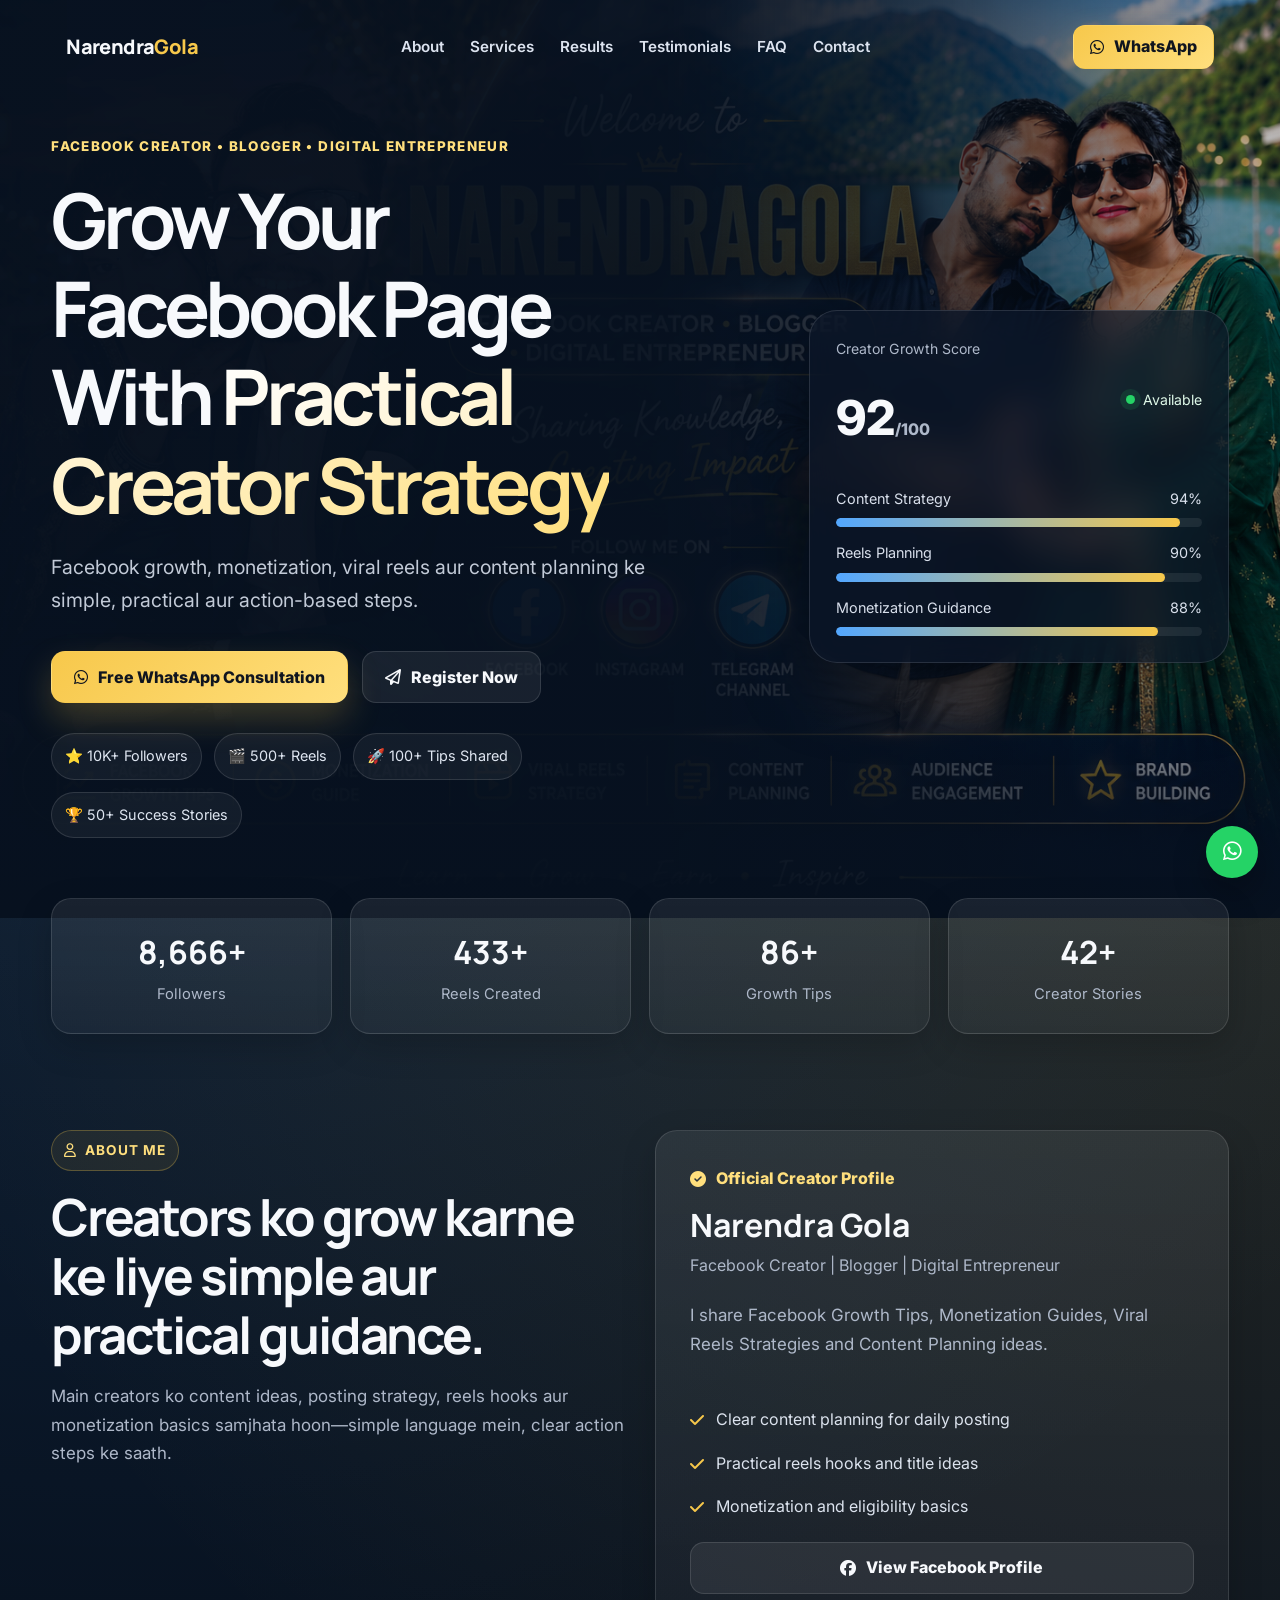
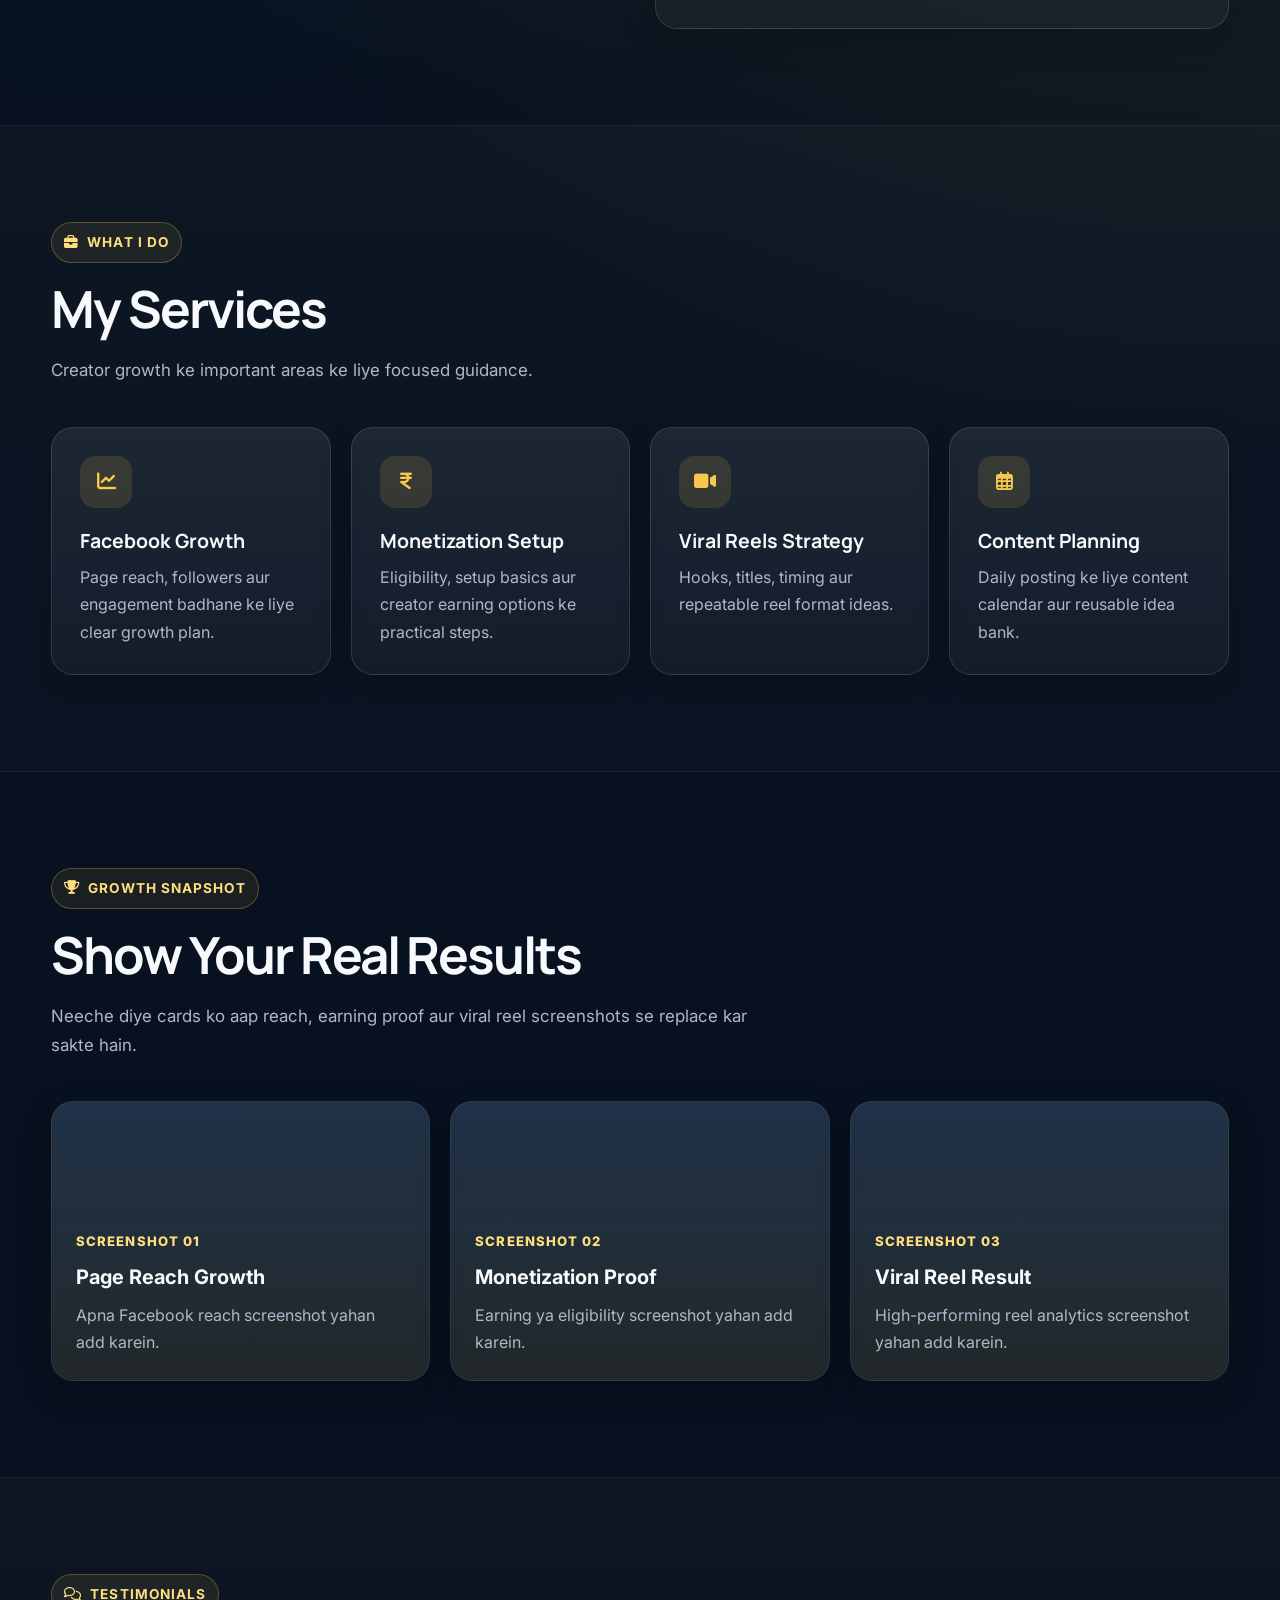
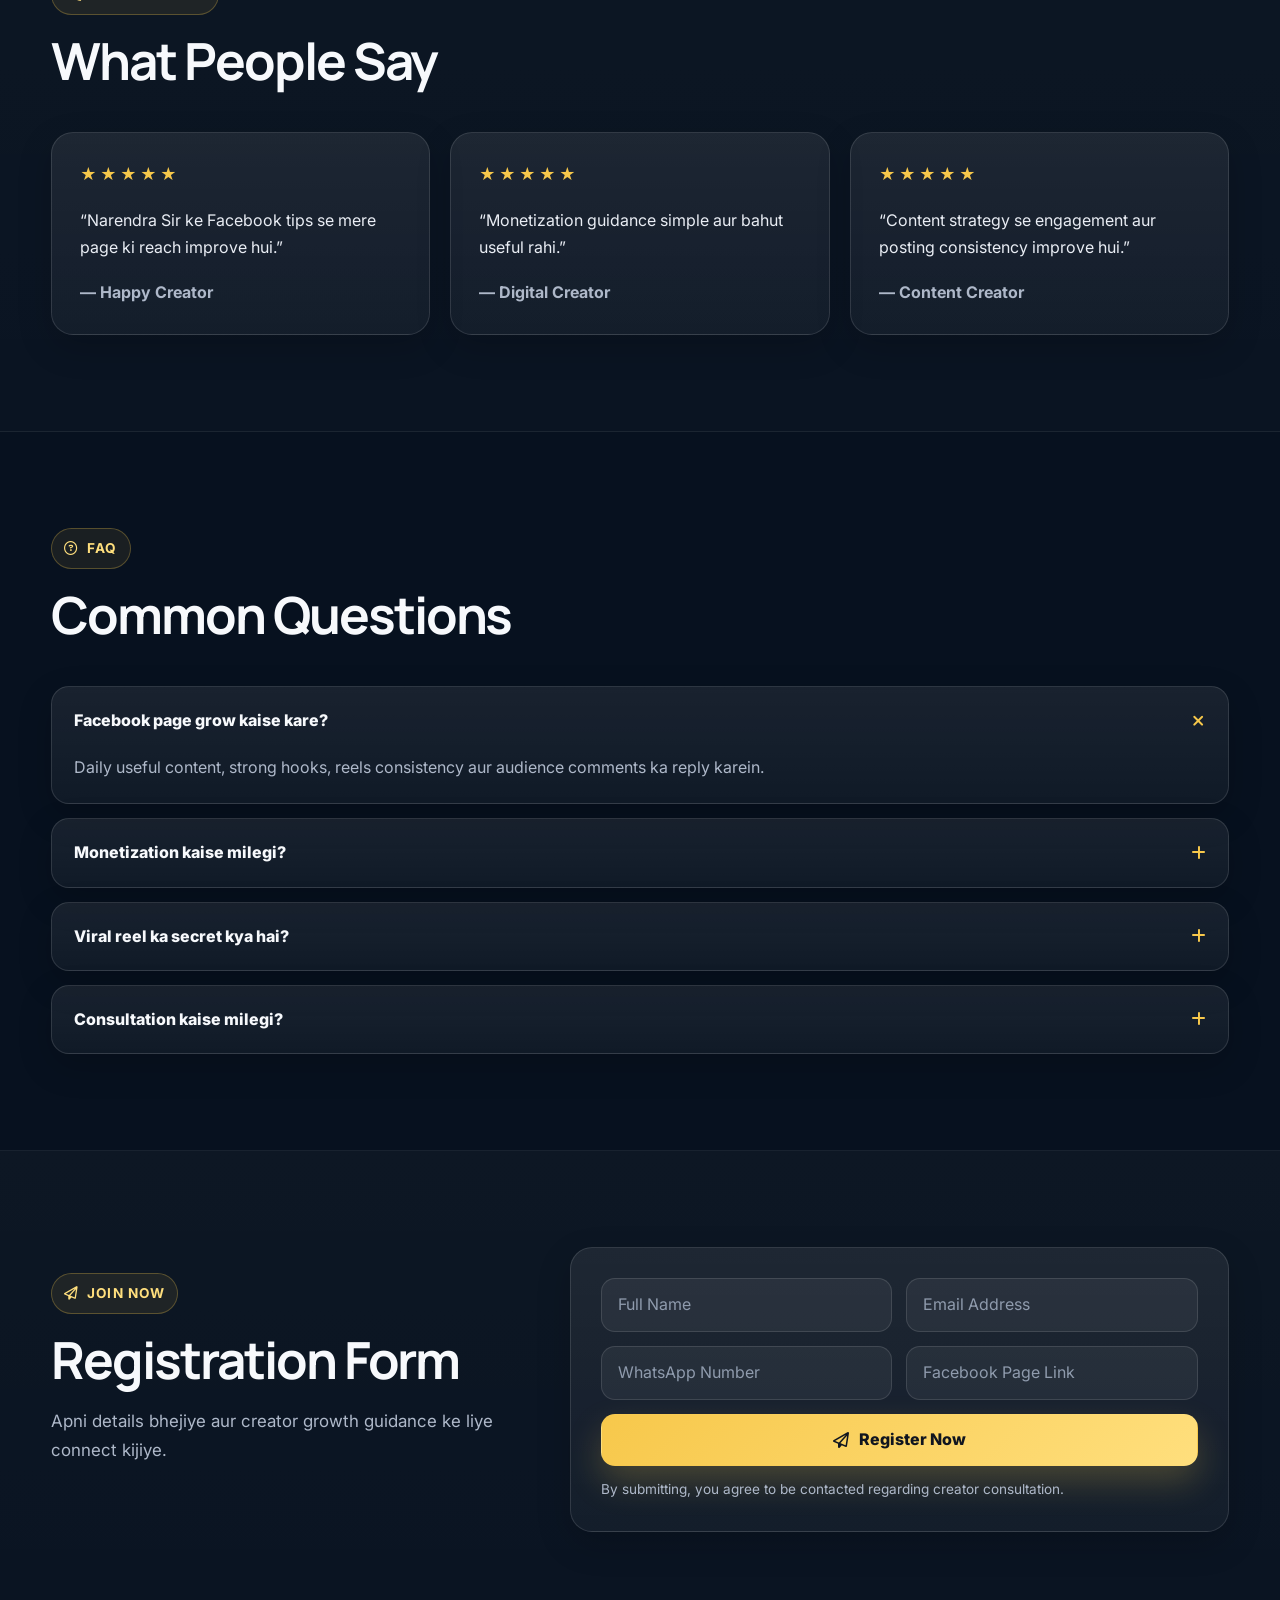
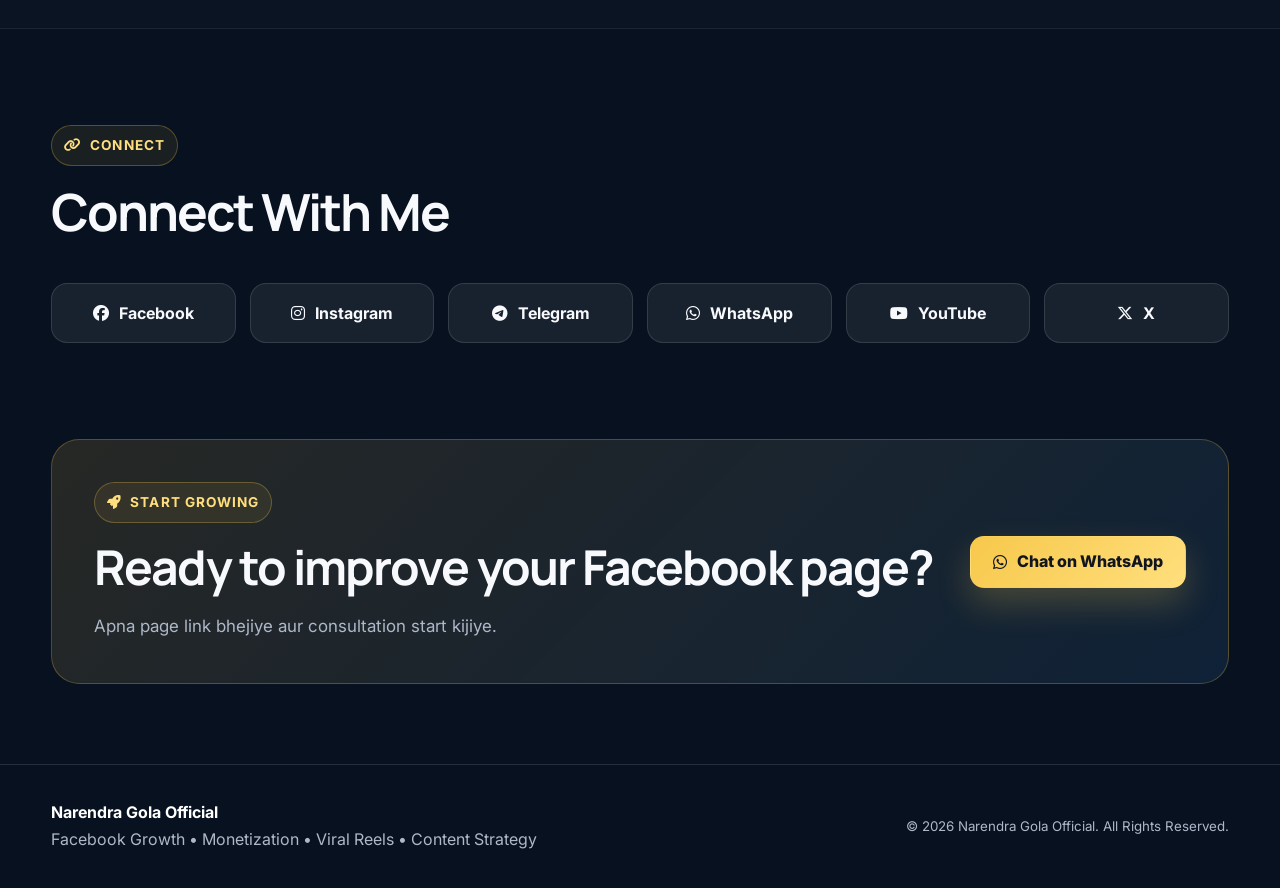
==== commit 0d2e88ce: "Add files via upload" ====
--- a/index.html
+++ b/index.html
@@ -164,7 +164,7 @@
       position: absolute;
       inset: 0;
       background:
-        linear-gradient(90deg, rgba(7,17,31,.98) 0%, rgba(7,17,31,.82) 43%, rgba(7,17,31,.28) 100%),
+        linear-gradient(90deg, rgba(7,17,31,.99) 0%, rgba(7,17,31,.97) 52%, rgba(7,17,31,.78) 72%, rgba(7,17,31,.22) 100%),
         url('banner.jpg.png') center/cover no-repeat;
       z-index: -2;
     }
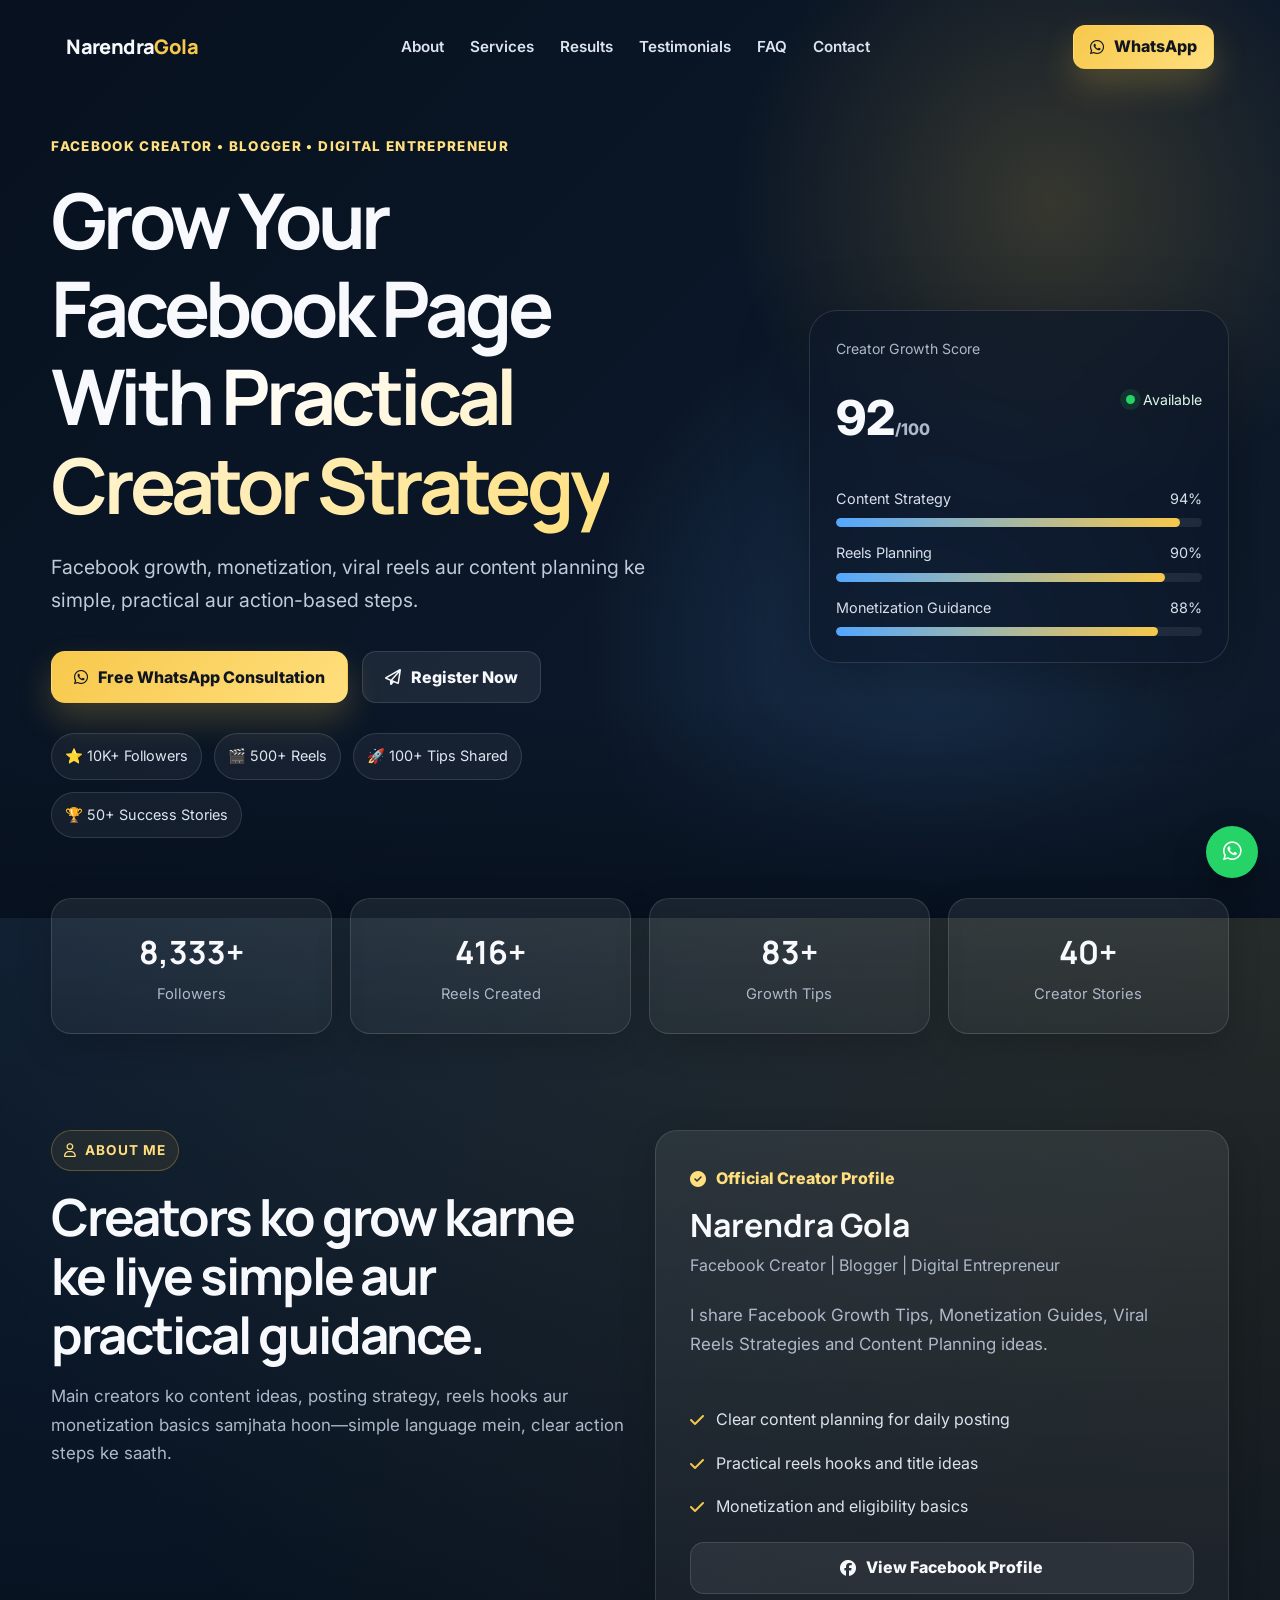
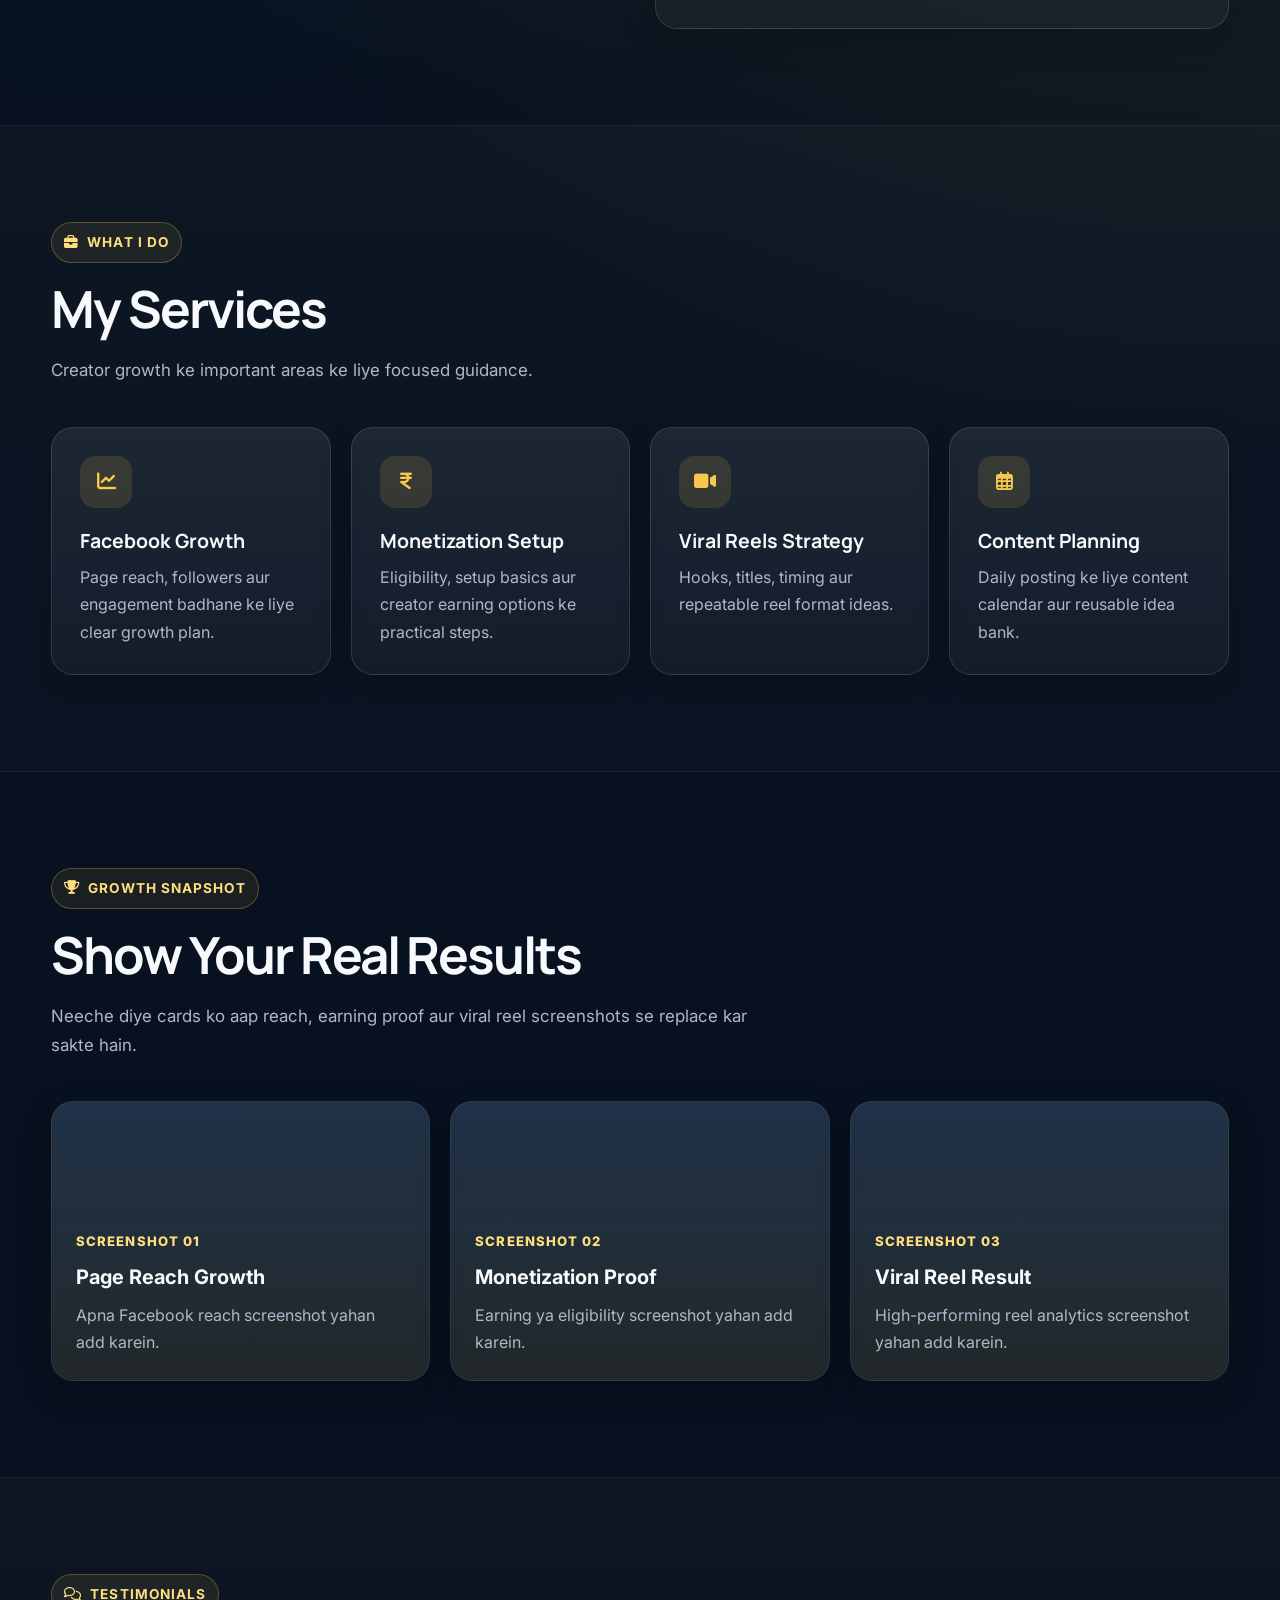
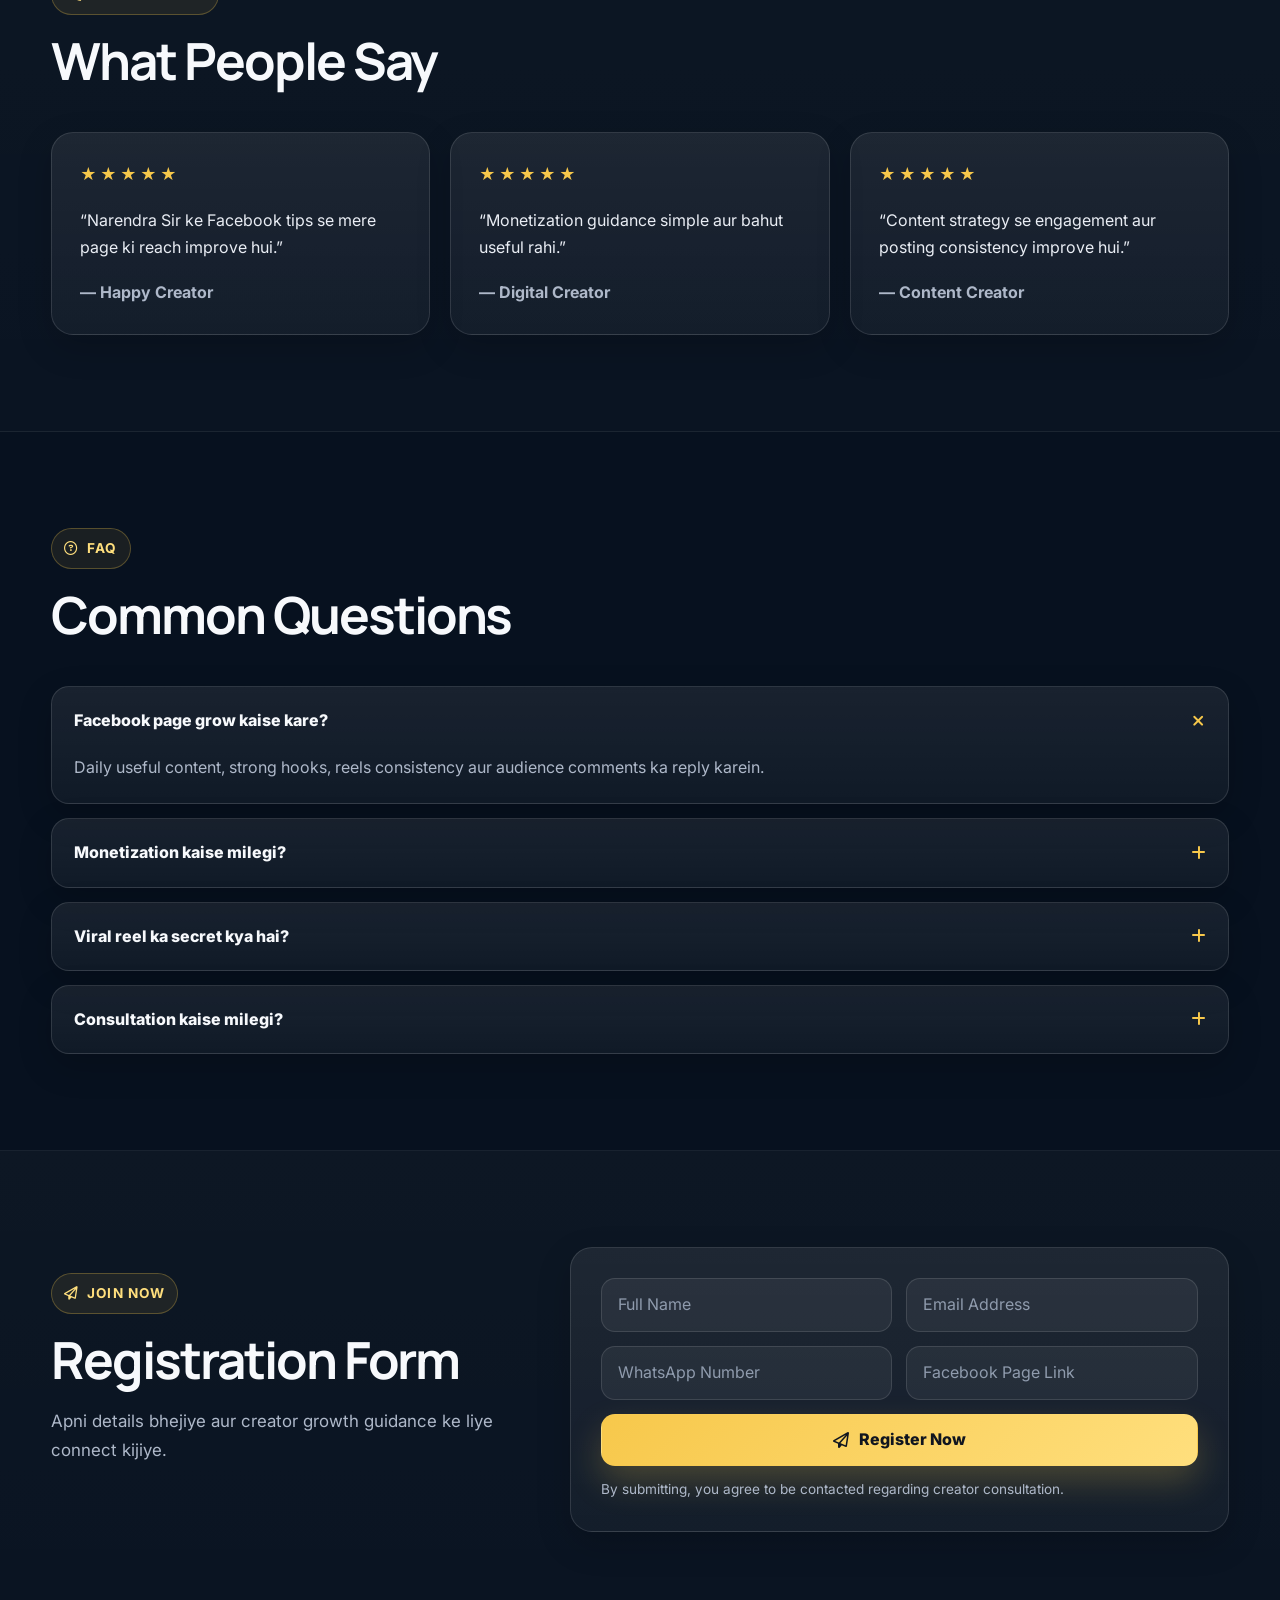
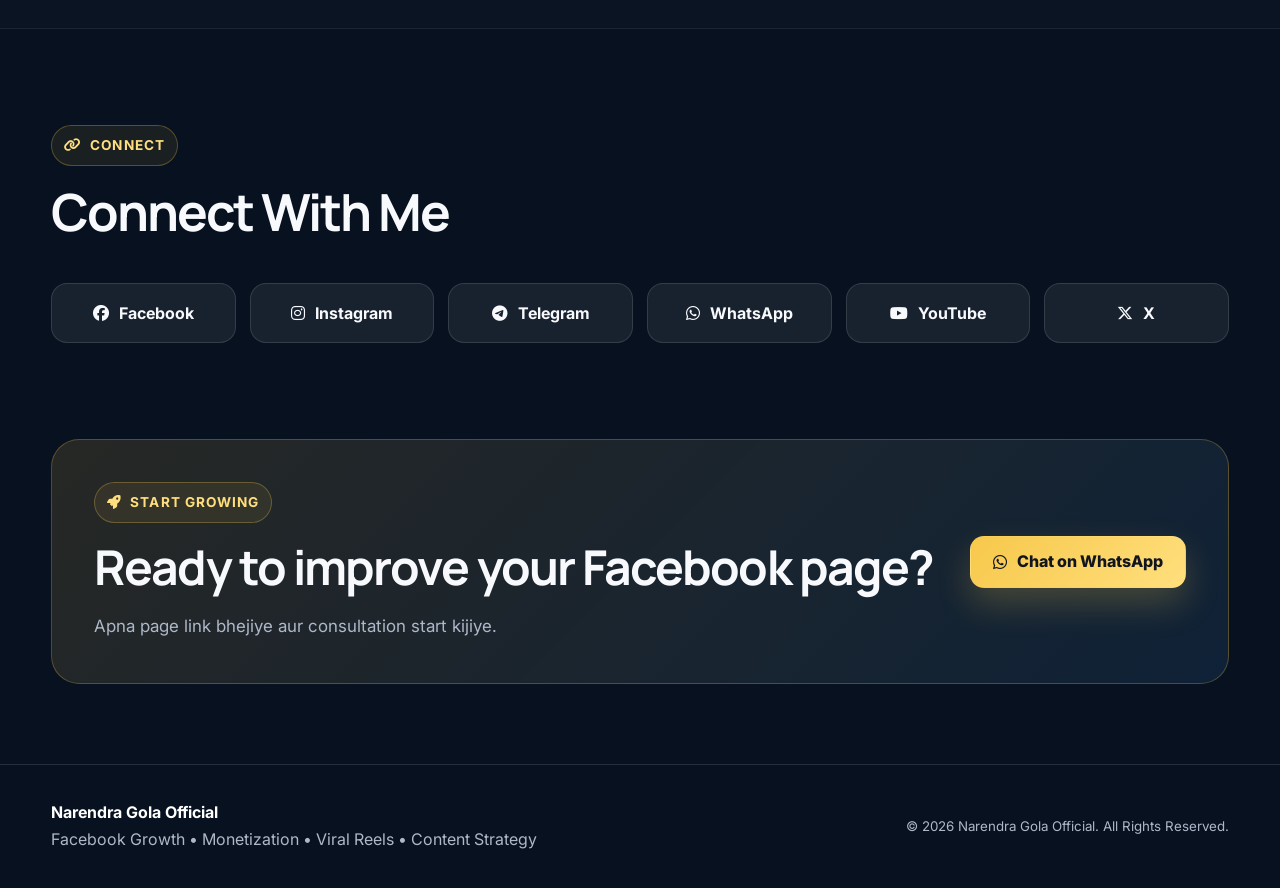
==== commit 6508ed7f: "Add files via upload" ====
--- a/index.html
+++ b/index.html
@@ -164,8 +164,9 @@
       position: absolute;
       inset: 0;
       background:
-        linear-gradient(90deg, rgba(7,17,31,.99) 0%, rgba(7,17,31,.97) 52%, rgba(7,17,31,.78) 72%, rgba(7,17,31,.22) 100%),
-        url('banner.jpg.png') center/cover no-repeat;
+        radial-gradient(circle at 82% 22%, rgba(247,200,75,.18), transparent 25%),
+        radial-gradient(circle at 72% 70%, rgba(83,167,255,.18), transparent 30%),
+        linear-gradient(135deg, #07111f 0%, #0b1728 52%, #101c2d 100%);
       z-index: -2;
     }
     .hero::after {
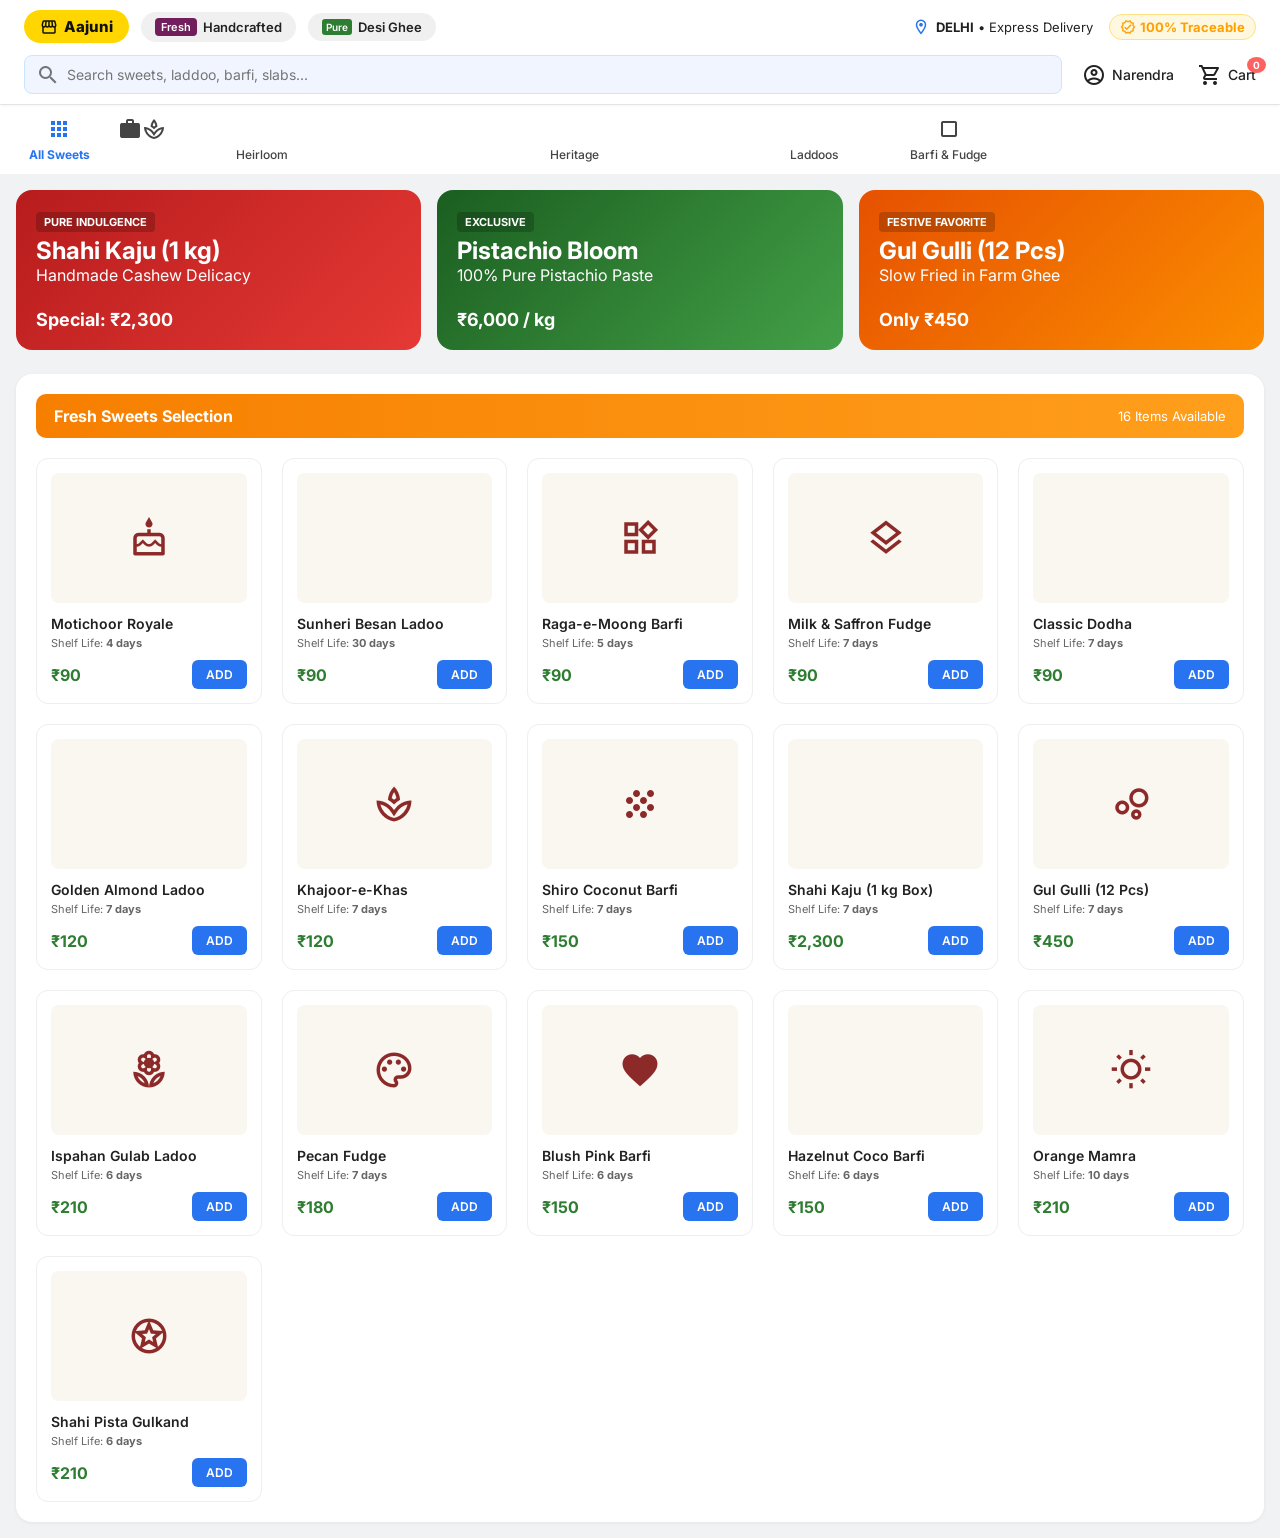
==== commit 25df4060: "Update index.html" ====
--- a/index.html
+++ b/index.html
@@ -1,649 +1,694 @@
 <!DOCTYPE html>
-<html lang="en">
+<html lang="hi">
 <head>
-  <meta charset="UTF-8" />
-  <meta name="viewport" content="width=device-width, initial-scale=1.0" />
-  <meta name="theme-color" content="#0b1020" />
-  <meta name="description" content="Narendra Gola Official - Facebook growth, monetization, viral reels strategy and creator consultation." />
-  <meta name="keywords" content="Narendra Gola, Facebook Growth, Facebook Monetization, Viral Reels, Digital Creator, Content Strategy" />
-  <meta name="author" content="Narendra Gola" />
-
-  <meta property="og:title" content="Narendra Gola Official" />
-  <meta property="og:description" content="Practical Facebook growth, monetization and viral reels strategy for creators." />
-  <meta property="og:image" content="banner.jpg.png" />
-  <meta property="og:type" content="website" />
-
-  <meta name="twitter:card" content="summary_large_image" />
-  <meta name="twitter:title" content="Narendra Gola Official" />
-  <meta name="twitter:description" content="Facebook growth, monetization and creator strategy." />
-  <meta name="twitter:image" content="banner.jpg.png" />
-
-  <title>Narendra Gola Official | Facebook Growth & Monetization</title>
-
-  <link rel="preconnect" href="https://fonts.googleapis.com" />
-  <link rel="preconnect" href="https://fonts.gstatic.com" crossorigin />
-  <link href="https://fonts.googleapis.com/css2?family=Inter:wght@400;500;600;700;800&family=Manrope:wght@600;700;800&display=swap" rel="stylesheet" />
-  <link rel="stylesheet" href="https://cdnjs.cloudflare.com/ajax/libs/font-awesome/6.5.2/css/all.min.css" />
-
+  <meta charset="UTF-8">
+  <meta name="viewport" content="width=device-width, initial-scale=1.0">
+  <title>Aajuni Delicacies • Flipkart Style Store</title>
+  <link href="https://fonts.googleapis.com/css2?family=Inter:wght@400;500;600;700&display=swap" rel="stylesheet">
+  <link rel="stylesheet" href="https://fonts.googleapis.com/icon?family=Material+Icons+Outlined">
+  
   <style>
-    :root {
-      --bg: #07111f;
-      --bg-soft: #0d1728;
-      --surface: rgba(255,255,255,.07);
-      --surface-strong: rgba(255,255,255,.11);
-      --text: #f7f9fc;
-      --muted: #aeb8c9;
-      --primary: #f7c84b;
-      --primary-2: #ffdf7d;
-      --accent: #53a7ff;
-      --success: #25d366;
-      --border: rgba(255,255,255,.12);
-      --shadow: 0 24px 70px rgba(0,0,0,.35);
-      --radius: 22px;
-      --max: 1180px;
-    }
-
-    * { box-sizing: border-box; }
-    html { scroll-behavior: smooth; }
+    * {
+      margin: 0;
+      padding: 0;
+      box-sizing: border-box;
+      font-family: 'Inter', sans-serif;
+    }
+
     body {
-      margin: 0;
-      font-family: Inter, system-ui, -apple-system, BlinkMacSystemFont, "Segoe UI", sans-serif;
-      color: var(--text);
-      background:
-        radial-gradient(circle at 10% 0%, rgba(83,167,255,.18), transparent 30%),
-        radial-gradient(circle at 100% 10%, rgba(247,200,75,.16), transparent 28%),
-        var(--bg);
-      line-height: 1.7;
-      overflow-x: hidden;
-    }
-
-    img { max-width: 100%; display: block; }
-    a { color: inherit; text-decoration: none; }
-    button, input { font: inherit; }
-    section { scroll-margin-top: 90px; }
-
-    .container { width: min(92%, var(--max)); margin-inline: auto; }
-    .section { padding: 96px 0; }
-    .section-head { max-width: 720px; margin-bottom: 42px; }
-    .section-label {
-      display: inline-flex;
+      background-color: #f1f2f4;
+      color: #212121;
+    }
+
+    /* Header */
+    header {
+      background-color: #ffffff;
+      padding: 10px 24px;
+      box-shadow: 0 1px 3px rgba(0,0,0,0.08);
+      position: sticky;
+      top: 0;
+      z-index: 100;
+    }
+
+    .top-strip {
+      display: flex;
+      align-items: center;
+      justify-content: space-between;
+      margin-bottom: 12px;
+    }
+
+    .service-tags {
+      display: flex;
+      align-items: center;
+      gap: 12px;
+    }
+
+    .logo-badge {
+      background-color: #ffd600;
+      color: #111;
+      font-weight: 800;
+      font-size: 15px;
+      padding: 7px 16px;
+      border-radius: 20px;
+      display: flex;
+      align-items: center;
+      gap: 6px;
+      cursor: pointer;
+    }
+
+    .service-pill {
+      display: flex;
+      align-items: center;
+      gap: 6px;
+      background: #f0f0f0;
+      padding: 6px 14px;
+      border-radius: 20px;
+      font-size: 13px;
+      font-weight: 600;
+      cursor: pointer;
+    }
+
+    .minutes-badge {
+      background: #731e5c;
+      color: white;
+      font-size: 11px;
+      padding: 2px 6px;
+      border-radius: 4px;
+    }
+
+    .delivery-location {
+      display: flex;
+      align-items: center;
+      gap: 6px;
+      font-size: 13px;
+    }
+
+    .coin-badge {
+      display: flex;
+      align-items: center;
+      gap: 4px;
+      background: #fff8e1;
+      padding: 4px 10px;
+      border-radius: 20px;
+      font-weight: 700;
+      font-size: 13px;
+      color: #ff9f00;
+      border: 1px solid #ffe082;
+    }
+
+    .search-row {
+      display: flex;
+      align-items: center;
+      gap: 20px;
+    }
+
+    .search-container {
+      flex: 1;
+      position: relative;
+    }
+
+    .search-container input {
+      width: 100%;
+      padding: 10px 16px 10px 42px;
+      border: 1px solid #cce5ff;
+      background-color: #f0f5ff;
+      border-radius: 8px;
+      font-size: 14px;
+      outline: none;
+    }
+
+    .search-container input:focus {
+      border-color: #2874f0;
+      background-color: #fff;
+    }
+
+    .search-icon {
+      position: absolute;
+      left: 12px;
+      top: 50%;
+      transform: translateY(-50%);
+      color: #717478;
+    }
+
+    .header-actions {
+      display: flex;
+      align-items: center;
+      gap: 24px;
+    }
+
+    .action-btn {
+      display: flex;
+      align-items: center;
+      gap: 6px;
+      cursor: pointer;
+      font-size: 14px;
+      font-weight: 500;
+      position: relative;
+    }
+
+    .cart-badge {
+      position: absolute;
+      top: -6px;
+      right: -10px;
+      background-color: #ff6161;
+      color: #fff;
+      font-size: 10px;
+      border-radius: 50%;
+      padding: 2px 6px;
+      font-weight: bold;
+    }
+
+    /* Categories */
+    .categories-bar {
+      background: #ffffff;
+      padding: 12px 24px;
+      display: flex;
+      align-items: center;
+      gap: 24px;
+      overflow-x: auto;
+      border-top: 1px solid #f0f0f0;
+    }
+
+    .category-item {
+      display: flex;
+      flex-direction: column;
+      align-items: center;
+      gap: 6px;
+      cursor: pointer;
+      min-width: 70px;
+      color: #444;
+      font-size: 12px;
+      font-weight: 500;
+    }
+
+    .category-item.active {
+      color: #2874f0;
+      font-weight: 700;
+    }
+
+    /* Main Container */
+    .main-container {
+      max-width: 1380px;
+      margin: 16px auto;
+      padding: 0 16px;
+    }
+
+    /* Banners */
+    .banners-grid {
+      display: grid;
+      grid-template-columns: repeat(auto-fit, minmax(320px, 1fr));
+      gap: 16px;
+      margin-bottom: 24px;
+    }
+
+    .banner-card {
+      border-radius: 16px;
+      padding: 20px;
+      min-height: 160px;
+      color: #fff;
+      display: flex;
+      flex-direction: column;
+      justify-content: space-between;
+    }
+
+    .banner-1 { background: linear-gradient(135deg, #b71c1c, #e53935); }
+    .banner-2 { background: linear-gradient(135deg, #1b5e20, #43a047); }
+    .banner-3 { background: linear-gradient(135deg, #e65100, #fb8c00); }
+
+    /* Product Shelf */
+    .shelf-card {
+      background: #ffffff;
+      border-radius: 16px;
+      padding: 20px;
+      box-shadow: 0 1px 4px rgba(0,0,0,0.06);
+    }
+
+    .shelf-header {
+      background: linear-gradient(90deg, #f77f00, #ff9f1c);
+      color: white;
+      padding: 12px 18px;
+      border-radius: 10px;
+      font-size: 16px;
+      font-weight: 700;
+      margin-bottom: 20px;
+      display: flex;
+      justify-content: space-between;
+      align-items: center;
+    }
+
+    .products-grid {
+      display: grid;
+      grid-template-columns: repeat(auto-fill, minmax(220px, 1fr));
+      gap: 20px;
+    }
+
+    .product-card {
+      border: 1px solid #eee;
+      border-radius: 12px;
+      padding: 14px;
+      background: #fff;
+      display: flex;
+      flex-direction: column;
+      justify-content: space-between;
+      transition: all 0.2s ease;
+    }
+
+    .product-card:hover {
+      box-shadow: 0 6px 16px rgba(0,0,0,0.1);
+      transform: translateY(-3px);
+    }
+
+    .product-img {
+      width: 100%;
+      height: 130px;
+      background-color: #faf6f0;
+      border-radius: 8px;
+      display: flex;
+      align-items: center;
+      justify-content: center;
+      margin-bottom: 12px;
+      font-size: 40px;
+      color: #8c2a2a;
+    }
+
+    .product-title {
+      font-size: 14px;
+      font-weight: 600;
+      color: #212121;
+      margin-bottom: 4px;
+    }
+
+    .product-meta {
+      font-size: 11px;
+      color: #666;
+      margin-bottom: 10px;
+    }
+
+    .product-price-row {
+      display: flex;
+      align-items: center;
+      justify-content: space-between;
+      margin-top: auto;
+    }
+
+    .price-val {
+      font-size: 16px;
+      font-weight: 700;
+      color: #2e7d32;
+    }
+
+    .btn-add {
+      background: #2874f0;
+      color: white;
+      border: none;
+      padding: 7px 14px;
+      border-radius: 6px;
+      font-weight: 600;
+      font-size: 12px;
+      cursor: pointer;
+      transition: background 0.2s;
+    }
+
+    .btn-add:hover { background: #125ecc; }
+
+    /* Cart Drawer / Slide-Over */
+    .cart-overlay {
+      position: fixed;
+      top: 0;
+      left: 0;
+      width: 100%;
+      height: 100%;
+      background: rgba(0,0,0,0.5);
+      z-index: 200;
+      display: none;
+    }
+
+    .cart-drawer {
+      position: fixed;
+      top: 0;
+      right: -420px;
+      width: 380px;
+      height: 100%;
+      background: #fff;
+      z-index: 201;
+      box-shadow: -4px 0 16px rgba(0,0,0,0.15);
+      transition: right 0.3s ease;
+      display: flex;
+      flex-direction: column;
+    }
+
+    .cart-drawer.open { right: 0; }
+
+    .cart-header {
+      padding: 16px 20px;
+      border-bottom: 1px solid #eee;
+      display: flex;
+      align-items: center;
+      justify-content: space-between;
+    }
+
+    .cart-items-list {
+      flex: 1;
+      overflow-y: auto;
+      padding: 16px 20px;
+    }
+
+    .cart-item-row {
+      display: flex;
+      justify-content: space-between;
+      align-items: center;
+      padding: 12px 0;
+      border-bottom: 1px solid #f0f0f0;
+    }
+
+    .cart-qty-ctrl {
+      display: flex;
       align-items: center;
       gap: 8px;
-      padding: 8px 12px;
-      border: 1px solid rgba(247,200,75,.28);
-      border-radius: 999px;
-      color: var(--primary-2);
-      background: rgba(247,200,75,.08);
-      font-size: .85rem;
+    }
+
+    .cart-qty-btn {
+      width: 26px;
+      height: 26px;
+      border: 1px solid #ccc;
+      background: #f8f8f8;
+      border-radius: 4px;
+      cursor: pointer;
+      font-weight: bold;
+    }
+
+    .cart-footer {
+      padding: 16px 20px;
+      border-top: 1px solid #eee;
+      background: #fafafa;
+    }
+
+    .checkout-btn {
+      width: 100%;
+      padding: 12px;
+      background: #fb641b;
+      color: white;
+      font-size: 15px;
       font-weight: 700;
-      letter-spacing: .08em;
-      text-transform: uppercase;
-      margin-bottom: 16px;
-    }
-    h1, h2, h3 { font-family: Manrope, Inter, sans-serif; margin: 0; line-height: 1.15; }
-    h1 { font-size: clamp(2.6rem, 6vw, 5.6rem); letter-spacing: -.055em; }
-    h2 { font-size: clamp(2rem, 4vw, 3.4rem); letter-spacing: -.04em; }
-    h3 { font-size: 1.22rem; }
-    p { margin: 0; }
-    .lead { color: var(--muted); font-size: 1.06rem; margin-top: 18px; }
-
-    .top-progress {
+      border: none;
+      border-radius: 6px;
+      cursor: pointer;
+      margin-top: 10px;
+    }
+
+    /* Toast */
+    .toast {
       position: fixed;
-      top: 0; left: 0;
-      width: 0;
-      height: 3px;
-      z-index: 9999;
-      background: linear-gradient(90deg, var(--primary), var(--accent));
-    }
-
-    .nav-wrap {
-      position: fixed;
-      inset: 0 0 auto;
-      z-index: 1000;
-      padding: 14px 0;
-      transition: .3s ease;
-    }
-    .nav-wrap.scrolled { background: rgba(7,17,31,.8); backdrop-filter: blur(18px); border-bottom: 1px solid var(--border); }
-    .nav {
-      display: flex;
-      align-items: center;
-      justify-content: space-between;
-      gap: 18px;
-      padding: 10px 14px;
-      border: 1px solid transparent;
-      border-radius: 18px;
-    }
-    .brand { font-family: Manrope, sans-serif; font-weight: 800; font-size: 1.25rem; letter-spacing: -.03em; }
-    .brand span { color: var(--primary); }
-    .nav-links { display: flex; align-items: center; gap: 26px; }
-    .nav-links a { color: #dce3ef; font-size: .95rem; font-weight: 600; }
-    .nav-links a:hover { color: var(--primary); }
-    .nav-actions { display: flex; align-items: center; gap: 10px; }
-    .menu-btn {
+      bottom: 24px;
+      right: 24px;
+      background: #323232;
+      color: #fff;
+      padding: 12px 20px;
+      border-radius: 8px;
+      font-size: 13px;
       display: none;
-      width: 44px; height: 44px;
-      border: 1px solid var(--border);
-      background: var(--surface);
-      color: var(--text);
-      border-radius: 12px;
-      cursor: pointer;
-    }
-
-    .btn {
-      display: inline-flex;
-      align-items: center;
-      justify-content: center;
-      gap: 10px;
-      min-height: 52px;
-      padding: 0 22px;
-      border-radius: 14px;
-      font-weight: 800;
-      border: 1px solid transparent;
-      transition: transform .22s ease, box-shadow .22s ease, background .22s ease;
-    }
-    .btn:hover { transform: translateY(-2px); }
-    .btn-primary {
-      color: #10151f;
-      background: linear-gradient(135deg, var(--primary), var(--primary-2));
-      box-shadow: 0 16px 34px rgba(247,200,75,.22);
-    }
-    .btn-secondary { background: var(--surface); border-color: var(--border); }
-    .btn-secondary:hover { background: var(--surface-strong); }
-    .btn-small { min-height: 44px; padding: 0 16px; border-radius: 12px; }
-
-    .hero {
-      min-height: 100vh;
-      display: grid;
-      align-items: center;
-      position: relative;
-      padding: 135px 0 80px;
-      overflow: hidden;
-    }
-    .hero::before {
-      content: "";
-      position: absolute;
-      inset: 0;
-      background:
-        radial-gradient(circle at 82% 22%, rgba(247,200,75,.18), transparent 25%),
-        radial-gradient(circle at 72% 70%, rgba(83,167,255,.18), transparent 30%),
-        linear-gradient(135deg, #07111f 0%, #0b1728 52%, #101c2d 100%);
-      z-index: -2;
-    }
-    .hero::after {
-      content: "";
-      position: absolute;
-      inset: auto 0 0;
-      height: 220px;
-      background: linear-gradient(transparent, var(--bg));
-      z-index: -1;
-    }
-    .hero-grid { display: grid; grid-template-columns: 1.1fr .9fr; align-items: center; gap: 48px; }
-    .hero-copy { max-width: 780px; }
-    .eyebrow { color: var(--primary-2); font-weight: 800; letter-spacing: .1em; text-transform: uppercase; font-size: .84rem; margin-bottom: 18px; }
-    .gradient-text { background: linear-gradient(135deg, #fff, var(--primary-2)); -webkit-background-clip: text; background-clip: text; color: transparent; }
-    .hero-subtitle { max-width: 700px; color: #c2cad7; font-size: clamp(1rem, 2vw, 1.22rem); margin-top: 22px; }
-    .hero-actions { display: flex; flex-wrap: wrap; gap: 14px; margin-top: 34px; }
-    .trust-row { display: flex; flex-wrap: wrap; gap: 12px; margin-top: 30px; }
-    .trust-chip { padding: 10px 13px; border: 1px solid var(--border); border-radius: 999px; background: rgba(255,255,255,.05); color: #dfe6f1; font-size: .9rem; }
-
-    .hero-card {
-      justify-self: end;
-      width: min(100%, 420px);
-      padding: 26px;
-      border: 1px solid var(--border);
-      border-radius: 28px;
-      background: rgba(13,23,40,.68);
-      backdrop-filter: blur(18px);
-      box-shadow: var(--shadow);
-    }
-    .hero-card-top { display: flex; align-items: center; justify-content: space-between; gap: 12px; }
-    .status { display: inline-flex; align-items: center; gap: 8px; color: #dff9e8; font-size: .88rem; }
-    .status-dot { width: 9px; height: 9px; background: var(--success); border-radius: 50%; box-shadow: 0 0 0 6px rgba(37,211,102,.12); }
-    .mini-title { color: var(--muted); font-size: .88rem; }
-    .score { font-size: 3rem; font-weight: 800; margin: 16px 0 4px; }
-    .score span { font-size: 1rem; color: var(--muted); }
-    .mini-bars { display: grid; gap: 14px; margin-top: 24px; }
-    .mini-bar-label { display: flex; justify-content: space-between; color: #d8dfeb; font-size: .9rem; margin-bottom: 7px; }
-    .bar { height: 9px; background: rgba(255,255,255,.08); border-radius: 999px; overflow: hidden; }
-    .bar span { display: block; height: 100%; border-radius: inherit; background: linear-gradient(90deg, var(--accent), var(--primary)); }
-
-    .stats { display: grid; grid-template-columns: repeat(4, 1fr); gap: 18px; margin-top: -20px; position: relative; z-index: 3; }
-    .stat-card, .card, .result-card, .testimonial-card, .faq-item, .form-card, .about-card {
-      border: 1px solid var(--border);
-      background: linear-gradient(180deg, rgba(255,255,255,.075), rgba(255,255,255,.04));
-      box-shadow: 0 12px 34px rgba(0,0,0,.18);
-    }
-    .stat-card { padding: 26px; border-radius: 20px; text-align: center; }
-    .stat-card strong { display: block; font-size: 2rem; font-family: Manrope, sans-serif; }
-    .stat-card span { color: var(--muted); font-size: .92rem; }
-
-    .about-grid { display: grid; grid-template-columns: 1fr 1fr; gap: 30px; align-items: stretch; }
-    .about-card { border-radius: var(--radius); padding: 34px; }
-    .about-list { display: grid; gap: 16px; margin-top: 26px; }
-    .about-list div { display: flex; gap: 12px; color: #dce3ee; }
-    .about-list i { color: var(--primary); margin-top: 6px; }
-    .profile-box { display: grid; gap: 22px; }
-    .profile-badge { display: inline-flex; gap: 10px; align-items: center; color: var(--primary-2); font-weight: 800; }
-    .profile-role { color: var(--muted); margin-top: 8px; }
-
-    .cards { display: grid; grid-template-columns: repeat(4, 1fr); gap: 20px; }
-    .card { border-radius: var(--radius); padding: 28px; transition: transform .25s ease, border-color .25s ease; }
-    .card:hover { transform: translateY(-7px); border-color: rgba(247,200,75,.4); }
-    .icon-box { width: 52px; height: 52px; display: grid; place-items: center; border-radius: 15px; background: rgba(247,200,75,.12); color: var(--primary); font-size: 1.2rem; margin-bottom: 22px; }
-    .card p { color: var(--muted); margin-top: 12px; }
-
-    .tinted { background: linear-gradient(180deg, rgba(255,255,255,.025), rgba(255,255,255,.01)); border-block: 1px solid rgba(255,255,255,.06); }
-    .results-grid { display: grid; grid-template-columns: repeat(3, 1fr); gap: 20px; }
-    .result-card { min-height: 280px; border-radius: var(--radius); padding: 24px; display: flex; flex-direction: column; justify-content: flex-end; position: relative; overflow: hidden; }
-    .result-card::before { content: ""; position: absolute; inset: 0; background: linear-gradient(180deg, rgba(83,167,255,.12), rgba(247,200,75,.08)); }
-    .result-card > * { position: relative; }
-    .result-card span { color: var(--primary-2); font-size: .82rem; font-weight: 800; text-transform: uppercase; letter-spacing: .08em; }
-    .result-card strong { font-size: 1.25rem; margin-top: 8px; }
-    .result-card p { color: var(--muted); margin-top: 8px; }
-
-    .testimonial-grid { display: grid; grid-template-columns: repeat(3, 1fr); gap: 20px; }
-    .testimonial-card { padding: 28px; border-radius: var(--radius); }
-    .stars { color: var(--primary); letter-spacing: 3px; margin-bottom: 18px; }
-    .testimonial-card p { color: #e9edf4; }
-    .testimonial-card h4 { margin: 18px 0 0; color: var(--muted); }
-
-    .faq-list { display: grid; gap: 14px; }
-    .faq-item { border-radius: 18px; overflow: hidden; }
-    .faq-question { width: 100%; display: flex; align-items: center; justify-content: space-between; gap: 16px; padding: 20px 22px; border: 0; background: transparent; color: var(--text); text-align: left; font-weight: 800; cursor: pointer; }
-    .faq-answer { max-height: 0; overflow: hidden; transition: max-height .3s ease; }
-    .faq-answer p { padding: 0 22px 22px; color: var(--muted); }
-    .faq-item.active .faq-answer { max-height: 180px; }
-    .faq-item.active .faq-question i { transform: rotate(45deg); }
-    .faq-question i { transition: .25s ease; color: var(--primary); }
-
-    .register-grid { display: grid; grid-template-columns: .85fr 1.15fr; gap: 32px; align-items: center; }
-    .form-card { padding: 30px; border-radius: var(--radius); }
-    .form-grid { display: grid; grid-template-columns: 1fr 1fr; gap: 14px; }
-    .form-grid .full { grid-column: 1 / -1; }
-    .input { width: 100%; min-height: 54px; border-radius: 14px; border: 1px solid var(--border); background: rgba(255,255,255,.055); color: var(--text); padding: 0 16px; outline: none; }
-    .input:focus { border-color: var(--primary); box-shadow: 0 0 0 4px rgba(247,200,75,.09); }
-    .input::placeholder { color: #8f9bad; }
-    .form-note { color: var(--muted); font-size: .85rem; margin-top: 12px; }
-
-    .social-grid { display: grid; grid-template-columns: repeat(6, 1fr); gap: 14px; }
-    .social-link { display: flex; align-items: center; justify-content: center; gap: 10px; min-height: 60px; border: 1px solid var(--border); border-radius: 16px; background: var(--surface); font-weight: 700; transition: .2s ease; }
-    .social-link:hover { transform: translateY(-4px); background: var(--surface-strong); color: var(--primary); }
-
-    .cta {
-      margin-bottom: 80px;
-      padding: 42px;
-      border-radius: 28px;
-      border: 1px solid rgba(247,200,75,.25);
-      background: linear-gradient(135deg, rgba(247,200,75,.13), rgba(83,167,255,.11));
-      display: flex;
-      align-items: center;
-      justify-content: space-between;
-      gap: 24px;
-    }
-
-    footer { border-top: 1px solid var(--border); padding: 34px 0; color: var(--muted); }
-    .footer-grid { display: flex; align-items: center; justify-content: space-between; gap: 20px; flex-wrap: wrap; }
-
-    .float-btn {
-      position: fixed;
-      right: 22px;
-      width: 52px; height: 52px;
-      display: grid; place-items: center;
-      border-radius: 50%;
-      box-shadow: 0 16px 35px rgba(0,0,0,.3);
-      z-index: 999;
-    }
-    .whatsapp { bottom: 22px; background: var(--success); color: white; font-size: 1.35rem; }
-    .to-top { bottom: 84px; background: #15233a; border: 1px solid var(--border); color: white; opacity: 0; pointer-events: none; transition: .25s ease; }
-    .to-top.show { opacity: 1; pointer-events: auto; }
-
-    .reveal { opacity: 0; transform: translateY(20px); transition: .7s ease; }
-    .reveal.visible { opacity: 1; transform: none; }
-
-    @media (max-width: 980px) {
-      .hero-grid, .about-grid, .register-grid { grid-template-columns: 1fr; }
-      .hero-card { justify-self: start; }
-      .cards { grid-template-columns: repeat(2, 1fr); }
-      .stats { grid-template-columns: repeat(2, 1fr); }
-      .social-grid { grid-template-columns: repeat(3, 1fr); }
-      .nav-links {
-        position: fixed;
-        top: 76px;
-        left: 4%; right: 4%;
-        display: none;
-        flex-direction: column;
-        align-items: stretch;
-        gap: 4px;
-        padding: 16px;
-        background: rgba(7,17,31,.97);
-        border: 1px solid var(--border);
-        border-radius: 18px;
-        box-shadow: var(--shadow);
-      }
-      .nav-links.open { display: flex; }
-      .nav-links a { padding: 12px; }
-      .menu-btn { display: grid; place-items: center; }
-      .nav-actions .btn-small { display: none; }
-    }
-
-    @media (max-width: 720px) {
-      .section { padding: 72px 0; }
-      .hero { min-height: auto; padding-top: 118px; }
-      .hero::before { background: linear-gradient(rgba(7,17,31,.82), rgba(7,17,31,.95)), url('banner.jpg.png') center/cover no-repeat; }
-      .hero-actions, .cta { align-items: stretch; flex-direction: column; }
-      .btn { width: 100%; }
-      .cards, .results-grid, .testimonial-grid, .stats, .social-grid, .form-grid { grid-template-columns: 1fr; }
-      .form-grid .full { grid-column: auto; }
-      .cta { padding: 28px; }
-      .nav { padding-inline: 4px; }
+      z-index: 300;
     }
   </style>
-
-  <script type="application/ld+json">
-  {
-    "@context": "https://schema.org",
-    "@type": "Person",
-    "name": "Narendra Gola",
-    "url": "https://narendragola.github.io/",
-    "sameAs": [
-      "https://www.facebook.com/Narendra.gola.15",
-      "https://www.instagram.com/narendragola1",
-      "https://www.youtube.com/@narendragola",
-      "https://x.com/NarendraGola"
-    ],
-    "jobTitle": "Digital Creator and Facebook Growth Consultant"
-  }
-  </script>
 </head>
 <body>
-  <div class="top-progress" id="progressBar"></div>
-
-  <div class="nav-wrap" id="navbar">
-    <nav class="nav container" aria-label="Main navigation">
-      <a class="brand" href="#home">Narendra<span>Gola</span></a>
-
-      <div class="nav-links" id="navLinks">
-        <a href="#about">About</a>
-        <a href="#services">Services</a>
-        <a href="#results">Results</a>
-        <a href="#testimonials">Testimonials</a>
-        <a href="#faq">FAQ</a>
-        <a href="#contact">Contact</a>
-      </div>
-
-      <div class="nav-actions">
-        <a class="btn btn-primary btn-small" href="https://wa.me/918586849078?text=Hello%20Narendra%20Sir%2C%20mujhe%20Facebook%20page%20growth%20consultation%20chahiye" target="_blank" rel="noopener">
-          <i class="fa-brands fa-whatsapp"></i> WhatsApp
-        </a>
-        <button class="menu-btn" id="menuBtn" aria-label="Open menu"><i class="fa-solid fa-bars"></i></button>
-      </div>
-    </nav>
+
+  <!-- Top Strip & Search -->
+  <header>
+    <div class="top-strip">
+      <div class="service-tags">
+        <div class="logo-badge" onclick="filterCategory('All')">
+          <span class="material-icons-outlined" style="font-size: 18px;">storefront</span> Aajuni
+        </div>
+        <div class="service-pill">
+          <span class="minutes-badge">Fresh</span> Handcrafted
+        </div>
+        <div class="service-pill">
+          <span style="background:#2e7d32; color:#fff; font-size:10px; padding:2px 4px; border-radius:3px;">Pure</span> Desi Ghee
+        </div>
+      </div>
+
+      <div style="display:flex; align-items:center; gap:16px;">
+        <div class="delivery-location">
+          <span class="material-icons-outlined" style="font-size: 18px; color:#2874f0;">location_on</span>
+          <span><strong>DELHI</strong> • Express Delivery</span>
+        </div>
+        <div class="coin-badge">
+          <span class="material-icons-outlined" style="font-size: 16px;">verified</span> 100% Traceable
+        </div>
+      </div>
+    </div>
+
+    <div class="search-row">
+      <div class="search-container">
+        <span class="material-icons-outlined search-icon">search</span>
+        <input type="text" id="searchInput" placeholder="Search sweets, laddoo, barfi, slabs..." onkeyup="handleSearch()">
+      </div>
+
+      <div class="header-actions">
+        <div class="action-btn">
+          <span class="material-icons-outlined">account_circle</span>
+          <span>Narendra</span>
+        </div>
+        <div class="action-btn" onclick="toggleCart(true)">
+          <span class="material-icons-outlined">shopping_cart</span>
+          <span>Cart</span>
+          <span class="cart-badge" id="cartBadge">0</span>
+        </div>
+      </div>
+    </div>
+  </header>
+
+  <!-- Categories -->
+  <div class="categories-bar">
+    <div class="category-item active" onclick="filterCategory('All', this)">
+      <span class="material-icons-outlined">apps</span>
+      <span>All Sweets</span>
+    </div>
+    <div class="category-item" onclick="filterCategory('Heirloom', this)">
+      <span class="material-icons-outlined">workspace_premium</span>
+      <span>Heirloom</span>
+    </div>
+    <div class="category-item" onclick="filterCategory('Heritage', this)">
+      <span class="material-icons-outlined">auto_awesome</span>
+      <span>Heritage</span>
+    </div>
+    <div class="category-item" onclick="filterCategory('Laddoo', this)">
+      <span class="material-icons-outlined">circle</span>
+      <span>Laddoos</span>
+    </div>
+    <div class="category-item" onclick="filterCategory('Barfi', this)">
+      <span class="material-icons-outlined">crop_square</span>
+      <span>Barfi & Fudge</span>
+    </div>
   </div>
 
-  <header class="hero" id="home">
-    <div class="container hero-grid">
-      <div class="hero-copy reveal">
-        <p class="eyebrow">Facebook Creator • Blogger • Digital Entrepreneur</p>
-        <h1>Grow Your Facebook Page With <span class="gradient-text">Practical Creator Strategy</span></h1>
-        <p class="hero-subtitle">Facebook growth, monetization, viral reels aur content planning ke simple, practical aur action-based steps.</p>
-
-        <div class="hero-actions">
-          <a class="btn btn-primary" href="https://wa.me/918586849078?text=Hello%20Narendra%20Sir%2C%20mujhe%20Facebook%20page%20growth%20consultation%20chahiye" target="_blank" rel="noopener">
-            <i class="fa-brands fa-whatsapp"></i> Free WhatsApp Consultation
-          </a>
-          <a class="btn btn-secondary" href="#register"><i class="fa-regular fa-paper-plane"></i> Register Now</a>
-        </div>
-
-        <div class="trust-row">
-          <span class="trust-chip">⭐ 10K+ Followers</span>
-          <span class="trust-chip">🎬 500+ Reels</span>
-          <span class="trust-chip">🚀 100+ Tips Shared</span>
-          <span class="trust-chip">🏆 50+ Success Stories</span>
-        </div>
-      </div>
-
-      <aside class="hero-card reveal" aria-label="Creator growth scorecard">
-        <div class="hero-card-top">
+  <!-- Content -->
+  <div class="main-container">
+    
+    <!-- Promo Cards -->
+    <div class="banners-grid">
+      <div class="banner-card banner-1">
+        <div>
+          <span style="background:rgba(0,0,0,0.2); padding:3px 8px; border-radius:4px; font-size:11px; font-weight:700;">PURE INDULGENCE</span>
+          <h2 style="margin-top:6px;">Shahi Kaju (1 kg)</h2>
+          <p>Handmade Cashew Delicacy</p>
+        </div>
+        <p style="font-size: 18px; font-weight: 700;">Special: ₹2,300</p>
+      </div>
+
+      <div class="banner-card banner-2">
+        <div>
+          <span style="background:rgba(0,0,0,0.2); padding:3px 8px; border-radius:4px; font-size:11px; font-weight:700;">EXCLUSIVE</span>
+          <h2 style="margin-top:6px;">Pistachio Bloom</h2>
+          <p>100% Pure Pistachio Paste</p>
+        </div>
+        <p style="font-size: 18px; font-weight: 700;">₹6,000 / kg</p>
+      </div>
+
+      <div class="banner-card banner-3">
+        <div>
+          <span style="background:rgba(0,0,0,0.2); padding:3px 8px; border-radius:4px; font-size:11px; font-weight:700;">FESTIVE FAVORITE</span>
+          <h2 style="margin-top:6px;">Gul Gulli (12 Pcs)</h2>
+          <p>Slow Fried in Farm Ghee</p>
+        </div>
+        <p style="font-size: 18px; font-weight: 700;">Only ₹450</p>
+      </div>
+    </div>
+
+    <!-- Product Grid -->
+    <div class="shelf-card">
+      <div class="shelf-header">
+        <span id="shelfTitle">Fresh Sweets Selection</span>
+        <span style="font-size: 13px; font-weight: 400;" id="itemCountDisplay">Loading items...</span>
+      </div>
+
+      <div class="products-grid" id="productGrid"></div>
+    </div>
+
+  </div>
+
+  <!-- Cart Drawer -->
+  <div class="cart-overlay" id="cartOverlay" onclick="toggleCart(false)"></div>
+  <div class="cart-drawer" id="cartDrawer">
+    <div class="cart-header">
+      <h3 style="font-size: 16px; font-weight: 700;">My Cart (<span id="cartCount">0</span>)</h3>
+      <span class="material-icons-outlined" style="cursor:pointer;" onclick="toggleCart(false)">close</span>
+    </div>
+    <div class="cart-items-list" id="cartItemsList">
+      <p style="color:#777; text-align:center; margin-top:40px;">Cart is empty!</p>
+    </div>
+    <div class="cart-footer">
+      <div style="display:flex; justify-content:space-between; font-weight:700; font-size:16px;">
+        <span>Total Amount:</span>
+        <span id="cartTotal" style="color:#2e7d32;">₹0</span>
+      </div>
+      <button class="checkout-btn" onclick="alert('Order placed successfully!')">PROCEED TO ORDER</button>
+    </div>
+  </div>
+
+  <div class="toast" id="toast">Item added to cart!</div>
+
+  <script>
+    // Sweets Database
+    const products = [
+      { id: 1, name: "Motichoor Royale", category: "Heirloom", type: "Laddoo", price: 90, shelf: "4 days", icon: "cake" },
+      { id: 2, name: "Sunheri Besan Ladoo", category: "Heirloom", type: "Laddoo", price: 90, shelf: "30 days", icon: "cookie" },
+      { id: 3, name: "Raga-e-Moong Barfi", category: "Heirloom", type: "Barfi", price: 90, shelf: "5 days", icon: "widgets" },
+      { id: 4, name: "Milk & Saffron Fudge", category: "Heirloom", type: "Barfi", price: 90, shelf: "7 days", icon: "layers" },
+      { id: 5, name: "Classic Dodha", category: "Heirloom", type: "Barfi", price: 90, shelf: "7 days", icon: "grid_view" },
+      { id: 6, name: "Golden Almond Ladoo", category: "Heirloom", type: "Laddoo", price: 120, shelf: "7 days", icon: "circle" },
+      { id: 7, name: "Khajoor-e-Khas", category: "Heirloom", type: "Barfi", price: 120, shelf: "7 days", icon: "spa" },
+      { id: 8, name: "Shiro Coconut Barfi", category: "Heirloom", type: "Barfi", price: 150, shelf: "7 days", icon: "grain" },
+      { id: 9, name: "Shahi Kaju (1 kg Box)", category: "Heirloom", type: "Barfi", price: 2300, shelf: "7 days", icon: "diamond" },
+      { id: 10, name: "Gul Gulli (12 Pcs)", category: "Heirloom", type: "Laddoo", price: 450, shelf: "7 days", icon: "bubble_chart" },
+      { id: 11, name: "Ispahan Gulab Ladoo", category: "Heritage", type: "Laddoo", price: 210, shelf: "6 days", icon: "local_florist" },
+      { id: 12, name: "Pecan Fudge", category: "Heritage", type: "Barfi", price: 180, shelf: "7 days", icon: "palette" },
+      { id: 13, name: "Blush Pink Barfi", category: "Heritage", type: "Barfi", price: 150, shelf: "6 days", icon: "favorite" },
+      { id: 14, name: "Hazelnut Coco Barfi", category: "Heritage", type: "Barfi", price: 150, shelf: "6 days", icon: "coffee" },
+      { id: 15, name: "Orange Mamra", category: "Heritage", type: "Barfi", price: 210, shelf: "10 days", icon: "wb_sunny" },
+      { id: 16, name: "Shahi Pista Gulkand", category: "Heritage", type: "Barfi", price: 210, shelf: "6 days", icon: "stars" }
+    ];
+
+    let cart = {};
+
+    function renderProducts(list) {
+      const grid = document.getElementById("productGrid");
+      grid.innerHTML = "";
+      document.getElementById("itemCountDisplay").innerText = `${list.length} Items Available`;
+
+      list.forEach(p => {
+        const card = document.createElement("div");
+        card.className = "product-card";
+        card.innerHTML = `
           <div>
-            <div class="mini-title">Creator Growth Score</div>
-            <div class="score">92<span>/100</span></div>
+            <div class="product-img">
+              <span class="material-icons-outlined" style="font-size:42px;">${p.icon}</span>
+            </div>
+            <div class="product-title">${p.name}</div>
+            <div class="product-meta">Shelf Life: <strong>${p.shelf}</strong></div>
           </div>
-          <div class="status"><span class="status-dot"></span> Available</div>
-        </div>
-
-        <div class="mini-bars">
+          <div class="product-price-row">
+            <div class="price-val">₹${p.price.toLocaleString()}</div>
+            <button class="btn-add" onclick="addToCart(${p.id})">ADD</button>
+          </div>
+        `;
+        grid.appendChild(card);
+      });
+    }
+
+    function filterCategory(cat, el) {
+      if(el) {
+        document.querySelectorAll(".category-item").forEach(item => item.classList.remove("active"));
+        el.classList.add("active");
+      }
+      document.getElementById("searchInput").value = "";
+      if (cat === "All") {
+        renderProducts(products);
+      } else if (cat === "Heirloom" || cat === "Heritage") {
+        renderProducts(products.filter(p => p.category === cat));
+      } else {
+        renderProducts(products.filter(p => p.type === cat));
+      }
+    }
+
+    function handleSearch() {
+      const query = document.getElementById("searchInput").value.toLowerCase();
+      const filtered = products.filter(p => p.name.toLowerCase().includes(query) || p.category.toLowerCase().includes(query));
+      renderProducts(filtered);
+    }
+
+    function addToCart(id) {
+      const product = products.find(p => p.id === id);
+      if (cart[id]) {
+        cart[id].qty += 1;
+      } else {
+        cart[id] = { ...product, qty: 1 };
+      }
+      updateCartUI();
+      showToast(`${product.name} added to cart!`);
+    }
+
+    function changeQty(id, delta) {
+      if (cart[id]) {
+        cart[id].qty += delta;
+        if (cart[id].qty <= 0) delete cart[id];
+      }
+      updateCartUI();
+    }
+
+    function updateCartUI() {
+      const cartList = document.getElementById("cartItemsList");
+      const cartBadge = document.getElementById("cartBadge");
+      const cartCount = document.getElementById("cartCount");
+      const cartTotal = document.getElementById("cartTotal");
+
+      const items = Object.values(cart);
+      const totalQty = items.reduce((sum, item) => sum + item.qty, 0);
+      const totalPrice = items.reduce((sum, item) => sum + (item.price * item.qty), 0);
+
+      cartBadge.innerText = totalQty;
+      cartCount.innerText = totalQty;
+      cartTotal.innerText = `₹${totalPrice.toLocaleString()}`;
+
+      if (items.length === 0) {
+        cartList.innerHTML = `<p style="color:#777; text-align:center; margin-top:40px;">Cart is empty!</p>`;
+        return;
+      }
+
+      cartList.innerHTML = "";
+      items.forEach(item => {
+        const row = document.createElement("div");
+        row.className = "cart-item-row";
+        row.innerHTML = `
           <div>
-            <div class="mini-bar-label"><span>Content Strategy</span><span>94%</span></div>
-            <div class="bar"><span style="width:94%"></span></div>
+            <div style="font-size:13px; font-weight:600;">${item.name}</div>
+            <div style="font-size:12px; color:#666;">₹${item.price.toLocaleString()} x ${item.qty} = <strong>₹${(item.price * item.qty).toLocaleString()}</strong></div>
           </div>
-          <div>
-            <div class="mini-bar-label"><span>Reels Planning</span><span>90%</span></div>
-            <div class="bar"><span style="width:90%"></span></div>
+          <div class="cart-qty-ctrl">
+            <button class="cart-qty-btn" onclick="changeQty(${item.id}, -1)">-</button>
+            <span style="font-weight:600; font-size:13px;">${item.qty}</span>
+            <button class="cart-qty-btn" onclick="changeQty(${item.id}, 1)">+</button>
           </div>
-          <div>
-            <div class="mini-bar-label"><span>Monetization Guidance</span><span>88%</span></div>
-            <div class="bar"><span style="width:88%"></span></div>
-          </div>
-        </div>
-      </aside>
-    </div>
-  </header>
-
-  <main>
-    <div class="container stats reveal">
-      <div class="stat-card"><strong class="counter" data-target="10000">0</strong><span>Followers</span></div>
-      <div class="stat-card"><strong class="counter" data-target="500">0</strong><span>Reels Created</span></div>
-      <div class="stat-card"><strong class="counter" data-target="100">0</strong><span>Growth Tips</span></div>
-      <div class="stat-card"><strong class="counter" data-target="50">0</strong><span>Creator Stories</span></div>
-    </div>
-
-    <section class="section" id="about">
-      <div class="container about-grid">
-        <div class="section-head reveal">
-          <span class="section-label"><i class="fa-regular fa-user"></i> About Me</span>
-          <h2>Creators ko grow karne ke liye simple aur practical guidance.</h2>
-          <p class="lead">Main creators ko content ideas, posting strategy, reels hooks aur monetization basics samjhata hoon—simple language mein, clear action steps ke saath.</p>
-        </div>
-
-        <div class="about-card profile-box reveal">
-          <div>
-            <div class="profile-badge"><i class="fa-solid fa-circle-check"></i> Official Creator Profile</div>
-            <h3 style="font-size:2rem; margin-top:14px;">Narendra Gola</h3>
-            <p class="profile-role">Facebook Creator | Blogger | Digital Entrepreneur</p>
-          </div>
-          <p class="lead" style="margin-top:0;">I share Facebook Growth Tips, Monetization Guides, Viral Reels Strategies and Content Planning ideas.</p>
-          <div class="about-list">
-            <div><i class="fa-solid fa-check"></i><span>Clear content planning for daily posting</span></div>
-            <div><i class="fa-solid fa-check"></i><span>Practical reels hooks and title ideas</span></div>
-            <div><i class="fa-solid fa-check"></i><span>Monetization and eligibility basics</span></div>
-          </div>
-          <a class="btn btn-secondary" href="https://www.facebook.com/Narendra.gola.15" target="_blank" rel="noopener"><i class="fa-brands fa-facebook"></i> View Facebook Profile</a>
-        </div>
-      </div>
-    </section>
-
-    <section class="section tinted" id="services">
-      <div class="container">
-        <div class="section-head reveal">
-          <span class="section-label"><i class="fa-solid fa-briefcase"></i> What I Do</span>
-          <h2>My Services</h2>
-          <p class="lead">Creator growth ke important areas ke liye focused guidance.</p>
-        </div>
-
-        <div class="cards">
-          <article class="card reveal"><div class="icon-box"><i class="fa-solid fa-chart-line"></i></div><h3>Facebook Growth</h3><p>Page reach, followers aur engagement badhane ke liye clear growth plan.</p></article>
-          <article class="card reveal"><div class="icon-box"><i class="fa-solid fa-indian-rupee-sign"></i></div><h3>Monetization Setup</h3><p>Eligibility, setup basics aur creator earning options ke practical steps.</p></article>
-          <article class="card reveal"><div class="icon-box"><i class="fa-solid fa-video"></i></div><h3>Viral Reels Strategy</h3><p>Hooks, titles, timing aur repeatable reel format ideas.</p></article>
-          <article class="card reveal"><div class="icon-box"><i class="fa-regular fa-calendar-days"></i></div><h3>Content Planning</h3><p>Daily posting ke liye content calendar aur reusable idea bank.</p></article>
-        </div>
-      </div>
-    </section>
-
-    <section class="section" id="results">
-      <div class="container">
-        <div class="section-head reveal">
-          <span class="section-label"><i class="fa-solid fa-trophy"></i> Growth Snapshot</span>
-          <h2>Show Your Real Results</h2>
-          <p class="lead">Neeche diye cards ko aap reach, earning proof aur viral reel screenshots se replace kar sakte hain.</p>
-        </div>
-
-        <div class="results-grid">
-          <div class="result-card reveal"><span>Screenshot 01</span><strong>Page Reach Growth</strong><p>Apna Facebook reach screenshot yahan add karein.</p></div>
-          <div class="result-card reveal"><span>Screenshot 02</span><strong>Monetization Proof</strong><p>Earning ya eligibility screenshot yahan add karein.</p></div>
-          <div class="result-card reveal"><span>Screenshot 03</span><strong>Viral Reel Result</strong><p>High-performing reel analytics screenshot yahan add karein.</p></div>
-        </div>
-      </div>
-    </section>
-
-    <section class="section tinted" id="testimonials">
-      <div class="container">
-        <div class="section-head reveal">
-          <span class="section-label"><i class="fa-regular fa-comments"></i> Testimonials</span>
-          <h2>What People Say</h2>
-        </div>
-
-        <div class="testimonial-grid">
-          <div class="testimonial-card reveal"><div class="stars">★★★★★</div><p>“Narendra Sir ke Facebook tips se mere page ki reach improve hui.”</p><h4>— Happy Creator</h4></div>
-          <div class="testimonial-card reveal"><div class="stars">★★★★★</div><p>“Monetization guidance simple aur bahut useful rahi.”</p><h4>— Digital Creator</h4></div>
-          <div class="testimonial-card reveal"><div class="stars">★★★★★</div><p>“Content strategy se engagement aur posting consistency improve hui.”</p><h4>— Content Creator</h4></div>
-        </div>
-      </div>
-    </section>
-
-    <section class="section" id="faq">
-      <div class="container">
-        <div class="section-head reveal">
-          <span class="section-label"><i class="fa-regular fa-circle-question"></i> FAQ</span>
-          <h2>Common Questions</h2>
-        </div>
-
-        <div class="faq-list">
-          <div class="faq-item active reveal"><button class="faq-question">Facebook page grow kaise kare?<i class="fa-solid fa-plus"></i></button><div class="faq-answer"><p>Daily useful content, strong hooks, reels consistency aur audience comments ka reply karein.</p></div></div>
-          <div class="faq-item reveal"><button class="faq-question">Monetization kaise milegi?<i class="fa-solid fa-plus"></i></button><div class="faq-answer"><p>Original content, policy compliance, regular posting aur eligibility requirements complete karna zaroori hai.</p></div></div>
-          <div class="faq-item reveal"><button class="faq-question">Viral reel ka secret kya hai?<i class="fa-solid fa-plus"></i></button><div class="faq-answer"><p>First 3 seconds ka hook, clear message, suitable duration aur relatable topic sabse important hote hain.</p></div></div>
-          <div class="faq-item reveal"><button class="faq-question">Consultation kaise milegi?<i class="fa-solid fa-plus"></i></button><div class="faq-answer"><p>WhatsApp button par click karke apna page link aur problem send kar dijiye.</p></div></div>
-        </div>
-      </div>
-    </section>
-
-    <section class="section tinted" id="register">
-      <div class="container register-grid">
-        <div class="section-head reveal">
-          <span class="section-label"><i class="fa-regular fa-paper-plane"></i> Join Now</span>
-          <h2>Registration Form</h2>
-          <p class="lead">Apni details bhejiye aur creator growth guidance ke liye connect kijiye.</p>
-        </div>
-
-        <form class="form-card reveal" action="https://formspree.io/f/mpqeyoqy" method="POST">
-          <div class="form-grid">
-            <input class="input" type="text" name="name" placeholder="Full Name" required />
-            <input class="input" type="email" name="email" placeholder="Email Address" required />
-            <input class="input" type="tel" name="phone" placeholder="WhatsApp Number" required />
-            <input class="input" type="text" name="page_link" placeholder="Facebook Page Link" />
-            <input type="hidden" name="_subject" value="New Registration From Narendra Gola Official" />
-            <button class="btn btn-primary full" type="submit"><i class="fa-regular fa-paper-plane"></i> Register Now</button>
-          </div>
-          <p class="form-note">By submitting, you agree to be contacted regarding creator consultation.</p>
-        </form>
-      </div>
-    </section>
-
-    <section class="section" id="contact">
-      <div class="container">
-        <div class="section-head reveal">
-          <span class="section-label"><i class="fa-solid fa-link"></i> Connect</span>
-          <h2>Connect With Me</h2>
-        </div>
-
-        <div class="social-grid">
-          <a class="social-link reveal" href="https://www.facebook.com/Narendra.gola.15" target="_blank" rel="noopener"><i class="fa-brands fa-facebook"></i> Facebook</a>
-          <a class="social-link reveal" href="https://www.instagram.com/narendragola1" target="_blank" rel="noopener"><i class="fa-brands fa-instagram"></i> Instagram</a>
-          <a class="social-link reveal" href="https://t.me/narendragola01" target="_blank" rel="noopener"><i class="fa-brands fa-telegram"></i> Telegram</a>
-          <a class="social-link reveal" href="https://wa.me/918586849078" target="_blank" rel="noopener"><i class="fa-brands fa-whatsapp"></i> WhatsApp</a>
-          <a class="social-link reveal" href="https://www.youtube.com/@narendragola" target="_blank" rel="noopener"><i class="fa-brands fa-youtube"></i> YouTube</a>
-          <a class="social-link reveal" href="https://x.com/NarendraGola" target="_blank" rel="noopener"><i class="fa-brands fa-x-twitter"></i> X</a>
-        </div>
-      </div>
-    </section>
-
-    <div class="container cta reveal">
-      <div>
-        <span class="section-label"><i class="fa-solid fa-rocket"></i> Start Growing</span>
-        <h2 style="font-size:clamp(1.8rem,4vw,3rem);">Ready to improve your Facebook page?</h2>
-        <p class="lead">Apna page link bhejiye aur consultation start kijiye.</p>
-      </div>
-      <a class="btn btn-primary" href="https://wa.me/918586849078?text=Hello%20Narendra%20Sir%2C%20mujhe%20Facebook%20page%20growth%20consultation%20chahiye" target="_blank" rel="noopener"><i class="fa-brands fa-whatsapp"></i> Chat on WhatsApp</a>
-    </div>
-  </main>
-
-  <footer>
-    <div class="container footer-grid">
-      <div><strong style="color:white;">Narendra Gola Official</strong><br><span>Facebook Growth • Monetization • Viral Reels • Content Strategy</span></div>
-      <small>&copy; <span id="year"></span> Narendra Gola Official. All Rights Reserved.</small>
-    </div>
-  </footer>
-
-  <a class="float-btn to-top" id="toTop" href="#home" aria-label="Back to top"><i class="fa-solid fa-arrow-up"></i></a>
-  <a class="float-btn whatsapp" href="https://wa.me/918586849078?text=Hello%20Narendra%20Sir" target="_blank" rel="noopener" aria-label="Chat on WhatsApp"><i class="fa-brands fa-whatsapp"></i></a>
-
-  <script>
-    const navbar = document.getElementById('navbar');
-    const progressBar = document.getElementById('progressBar');
-    const toTop = document.getElementById('toTop');
-    const menuBtn = document.getElementById('menuBtn');
-    const navLinks = document.getElementById('navLinks');
-
-    window.addEventListener('scroll', () => {
-      navbar.classList.toggle('scrolled', window.scrollY > 20);
-      toTop.classList.toggle('show', window.scrollY > 500);
-      const height = document.documentElement.scrollHeight - document.documentElement.clientHeight;
-      progressBar.style.width = `${(window.scrollY / height) * 100}%`;
-    });
-
-    menuBtn.addEventListener('click', () => navLinks.classList.toggle('open'));
-    navLinks.querySelectorAll('a').forEach(link => link.addEventListener('click', () => navLinks.classList.remove('open')));
-
-    document.querySelectorAll('.faq-question').forEach(button => {
-      button.addEventListener('click', () => {
-        const item = button.parentElement;
-        document.querySelectorAll('.faq-item').forEach(other => {
-          if (other !== item) other.classList.remove('active');
-        });
-        item.classList.toggle('active');
+        `;
+        cartList.appendChild(row);
       });
-    });
-
-    const revealObserver = new IntersectionObserver(entries => {
-      entries.forEach(entry => {
-        if (entry.isIntersecting) entry.target.classList.add('visible');
-      });
-    }, { threshold: .12 });
-    document.querySelectorAll('.reveal').forEach(el => revealObserver.observe(el));
-
-    const counters = document.querySelectorAll('.counter');
-    const counterObserver = new IntersectionObserver(entries => {
-      entries.forEach(entry => {
-        if (!entry.isIntersecting) return;
-        const el = entry.target;
-        const target = Number(el.dataset.target);
-        let current = 0;
-        const duration = 1200;
-        const stepTime = 20;
-        const increment = target / (duration / stepTime);
-        const timer = setInterval(() => {
-          current += increment;
-          if (current >= target) {
-            current = target;
-            clearInterval(timer);
-          }
-          el.textContent = Math.floor(current).toLocaleString('en-IN') + '+';
-        }, stepTime);
-        counterObserver.unobserve(el);
-      });
-    }, { threshold: .5 });
-    counters.forEach(counter => counterObserver.observe(counter));
-
-    document.getElementById('year').textContent = new Date().getFullYear();
+    }
+
+    function toggleCart(show) {
+      document.getElementById("cartDrawer").classList.toggle("open", show);
+      document.getElementById("cartOverlay").style.display = show ? "block" : "none";
+    }
+
+    function showToast(msg) {
+      const t = document.getElementById("toast");
+      t.innerText = msg;
+      t.style.display = "block";
+      setTimeout(() => { t.style.display = "none"; }, 2000);
+    }
+
+    // Initial Load
+    renderProducts(products);
   </script>
 </body>
 </html>
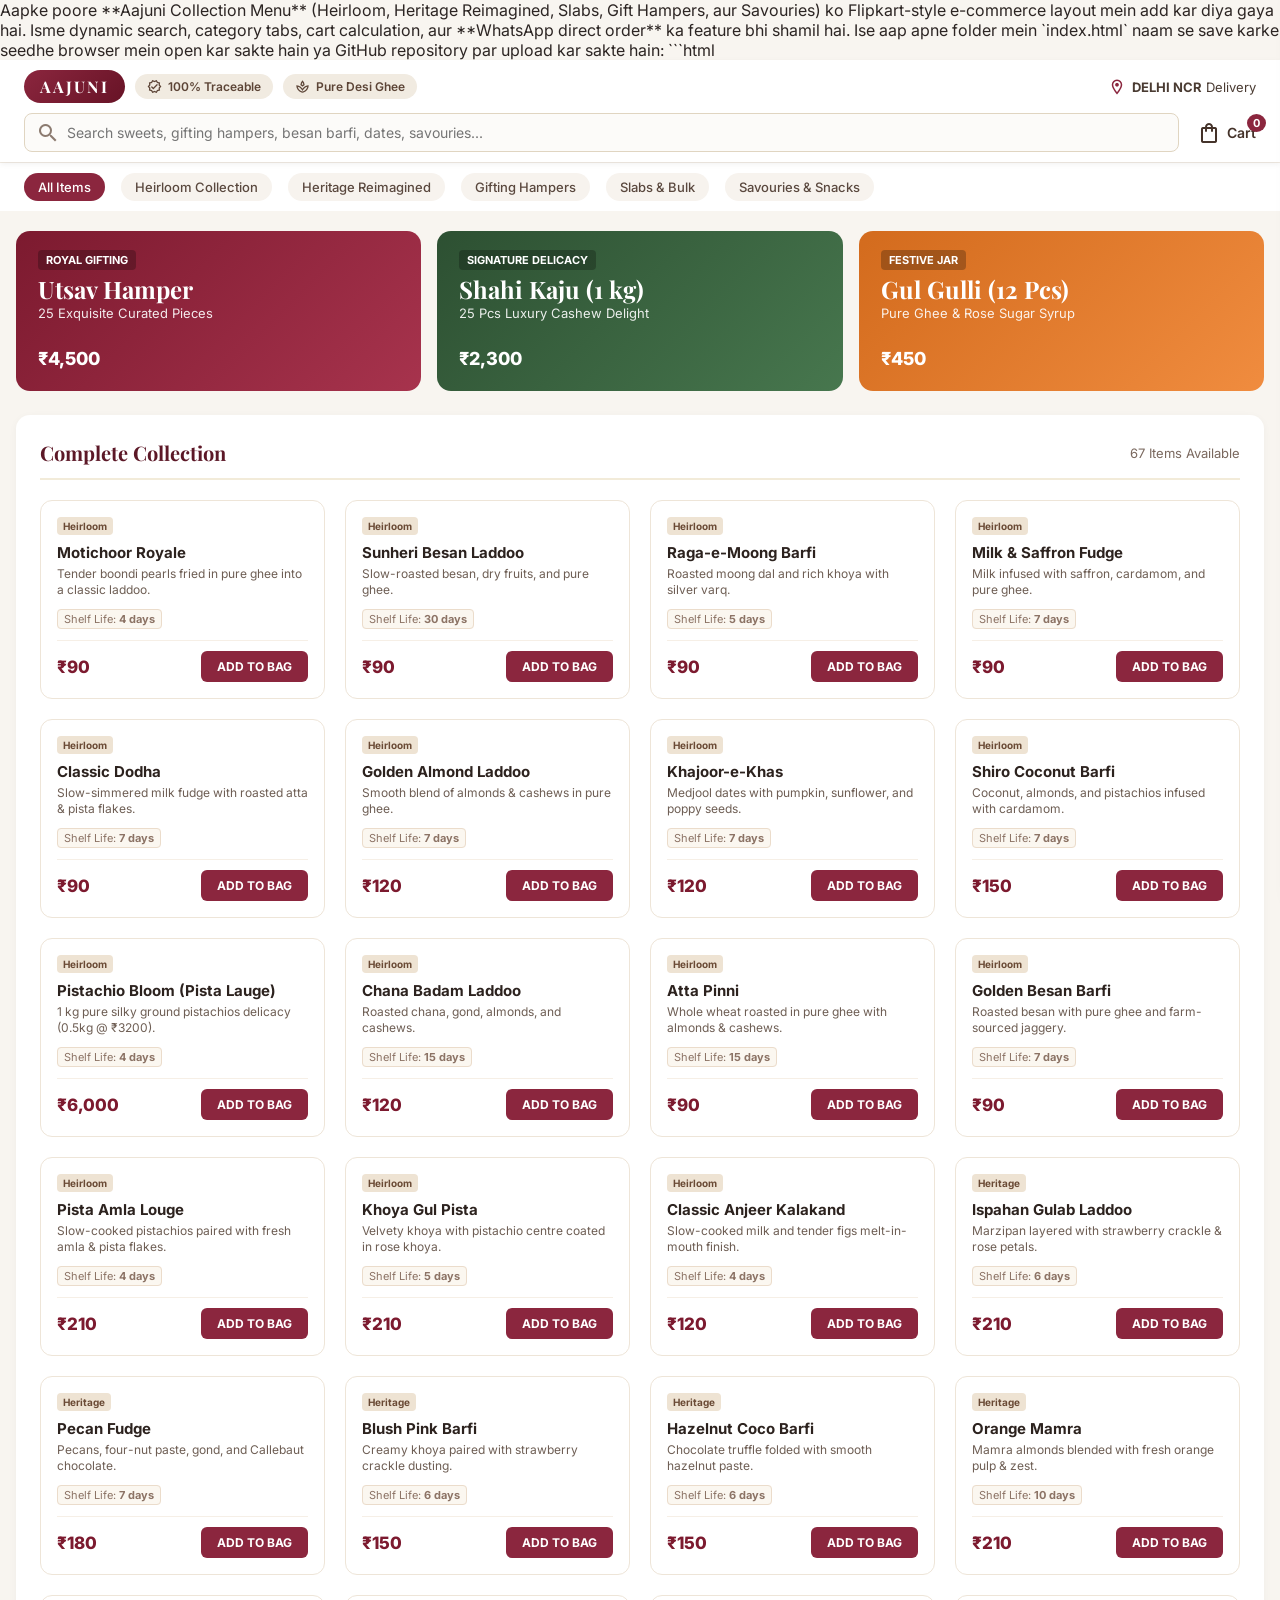
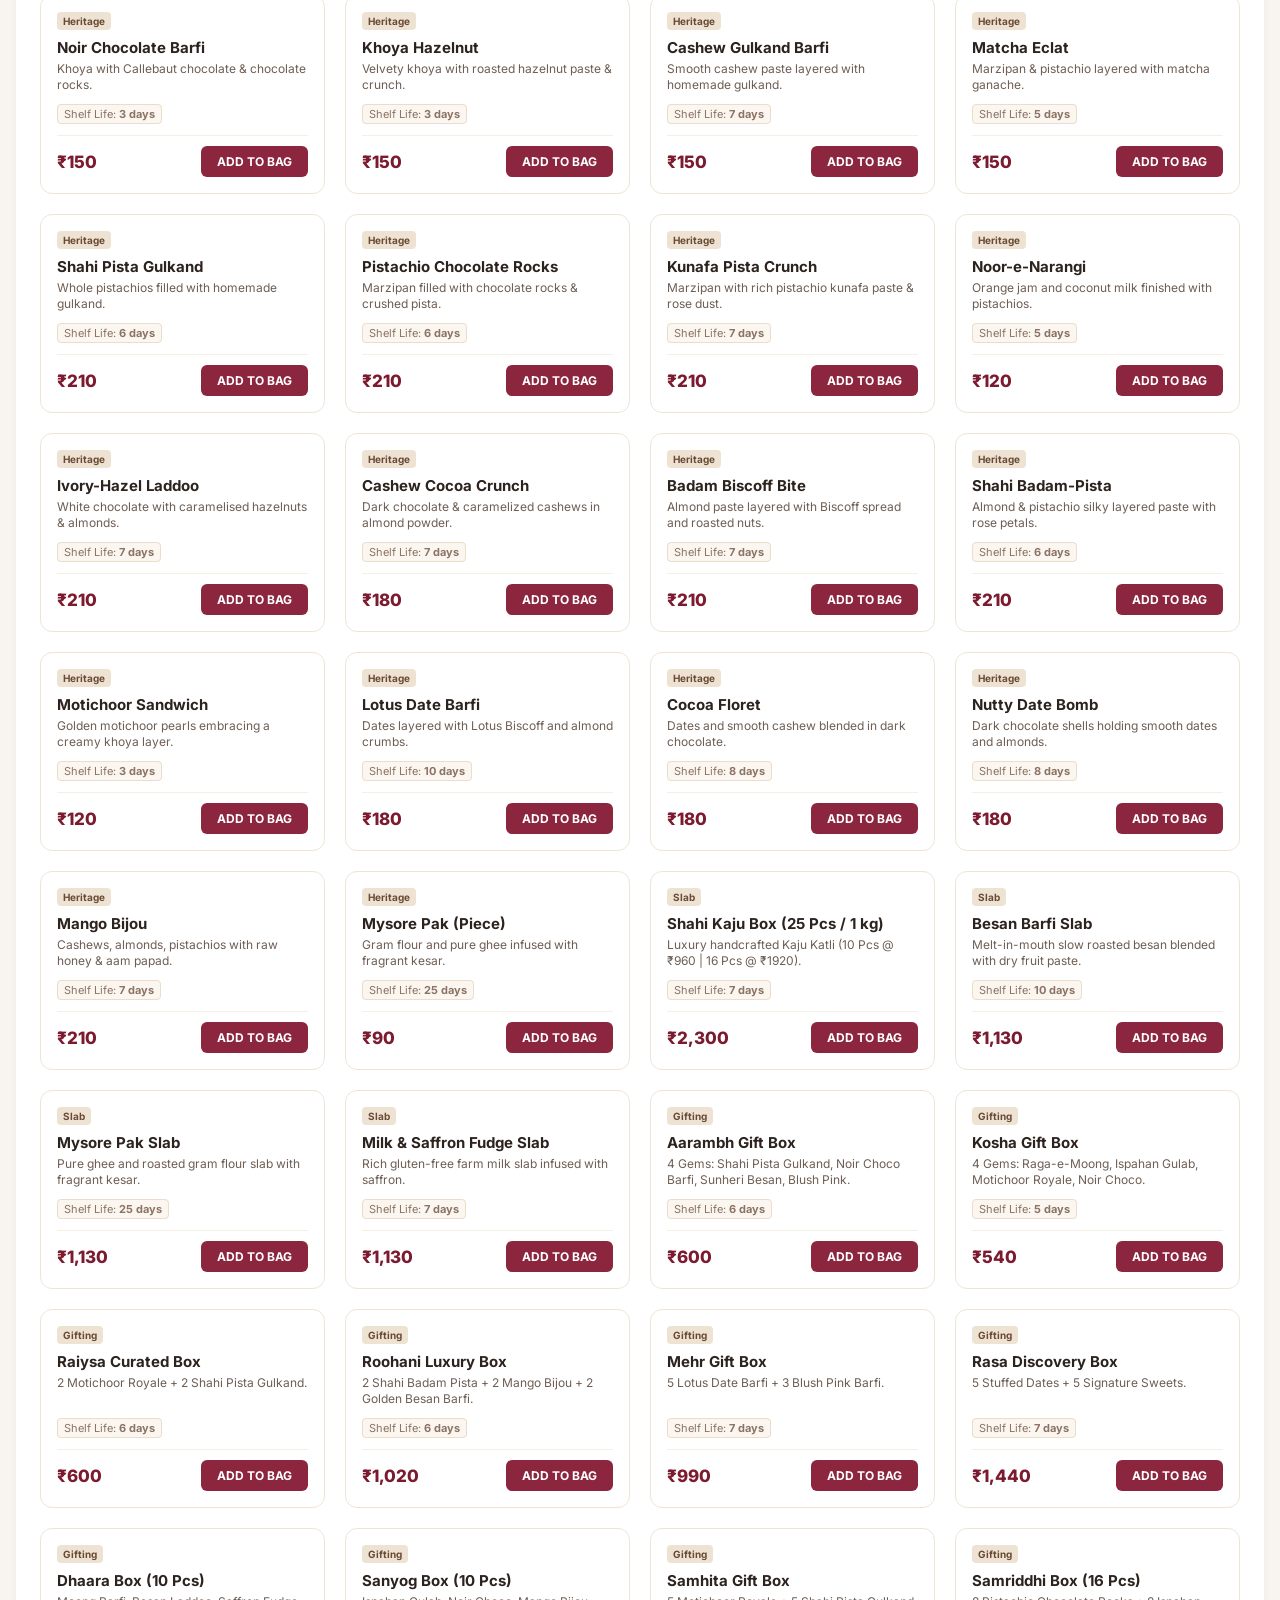
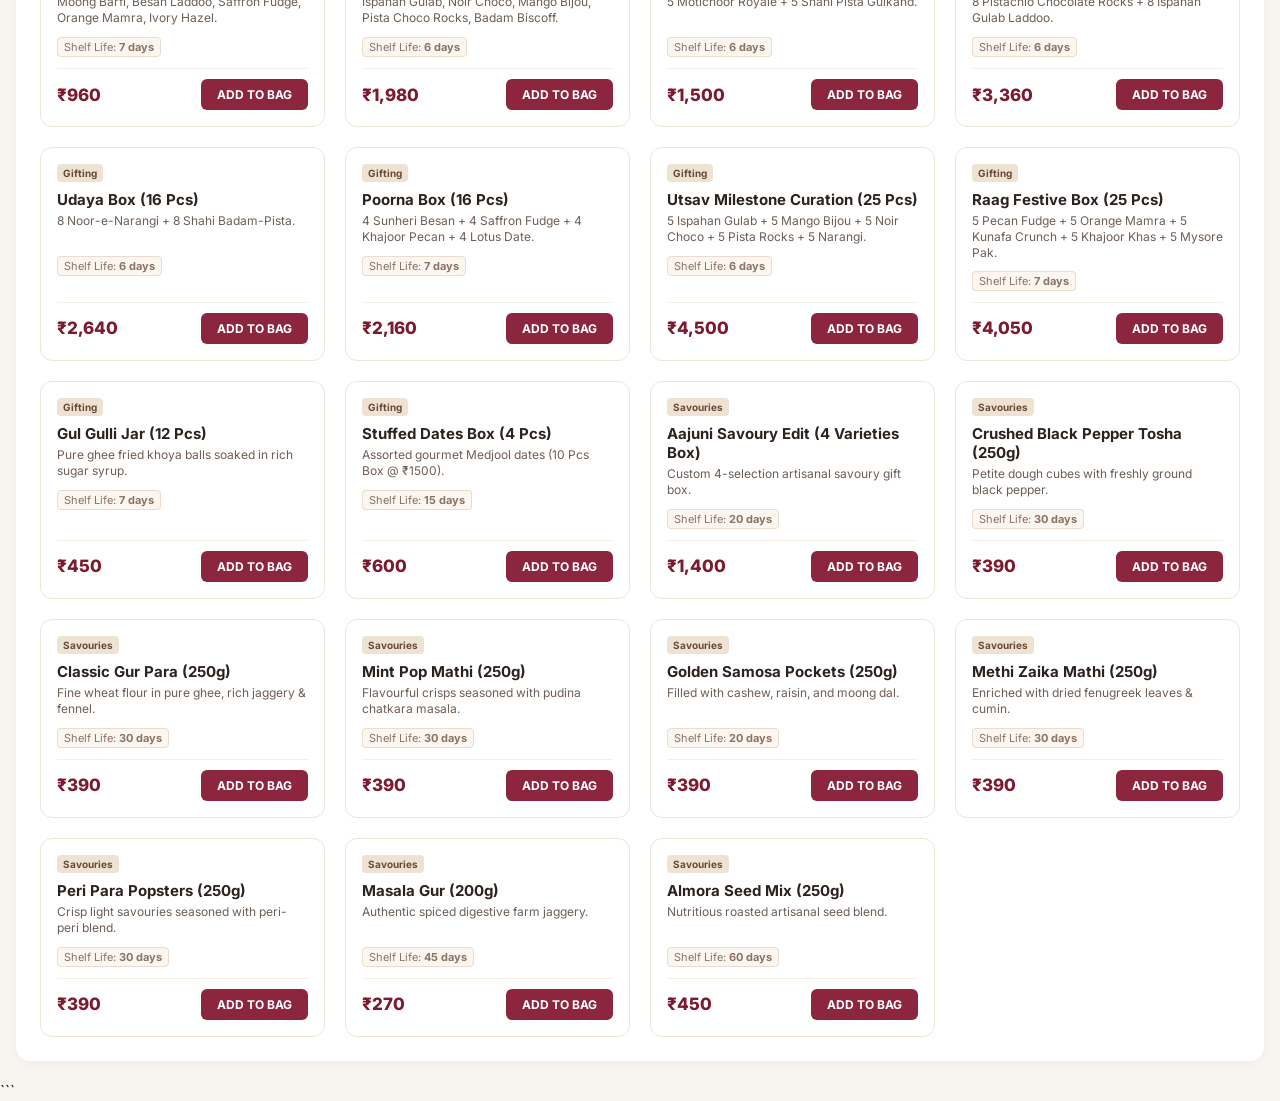
==== commit 4a9dc4d0: "Update index.html" ====
--- a/index.html
+++ b/index.html
@@ -1,10 +1,16 @@
+Aapke poore **Aajuni Collection Menu** (Heirloom, Heritage Reimagined, Slabs, Gift Hampers, aur Savouries) ko Flipkart-style e-commerce layout mein add kar diya gaya hai. Isme dynamic search, category tabs, cart calculation, aur **WhatsApp direct order** ka feature bhi shamil hai.
+
+Ise aap apne folder mein `index.html` naam se save karke seedhe browser mein open kar sakte hain ya GitHub repository par upload kar sakte hain:
+
+```html
 <!DOCTYPE html>
 <html lang="hi">
 <head>
   <meta charset="UTF-8">
   <meta name="viewport" content="width=device-width, initial-scale=1.0">
-  <title>Aajuni Delicacies • Flipkart Style Store</title>
-  <link href="https://fonts.googleapis.com/css2?family=Inter:wght@400;500;600;700&display=swap" rel="stylesheet">
+  <title>AAJUNI • Artisanal Sweets & Gifting</title>
+  <!-- Google Fonts & Material Icons -->
+  <link href="https://fonts.googleapis.com/css2?family=Inter:wght@400;500;600;700;800&family=Playfair+Display:wght@600;700&display=swap" rel="stylesheet">
   <link rel="stylesheet" href="https://fonts.googleapis.com/icon?family=Material+Icons+Outlined">
   
   <style>
@@ -16,15 +22,15 @@
     }
 
     body {
-      background-color: #f1f2f4;
-      color: #212121;
-    }
-
-    /* Header */
+      background-color: #f8f5f0;
+      color: #2c2523;
+    }
+
+    /* Top Bar */
     header {
       background-color: #ffffff;
       padding: 10px 24px;
-      box-shadow: 0 1px 3px rgba(0,0,0,0.08);
+      box-shadow: 0 2px 6px rgba(0,0,0,0.06);
       position: sticky;
       top: 0;
       z-index: 100;
@@ -34,21 +40,23 @@
       display: flex;
       align-items: center;
       justify-content: space-between;
-      margin-bottom: 12px;
+      margin-bottom: 10px;
     }
 
     .service-tags {
       display: flex;
       align-items: center;
-      gap: 12px;
-    }
-
-    .logo-badge {
-      background-color: #ffd600;
-      color: #111;
-      font-weight: 800;
-      font-size: 15px;
-      padding: 7px 16px;
+      gap: 10px;
+    }
+
+    .logo-brand {
+      background: linear-gradient(135deg, #8b263e, #671326);
+      color: #fff;
+      font-family: 'Playfair Display', serif;
+      font-weight: 700;
+      font-size: 16px;
+      letter-spacing: 2px;
+      padding: 6px 16px;
       border-radius: 20px;
       display: flex;
       align-items: center;
@@ -60,20 +68,12 @@
       display: flex;
       align-items: center;
       gap: 6px;
-      background: #f0f0f0;
-      padding: 6px 14px;
+      background: #f1ebe1;
+      padding: 5px 12px;
       border-radius: 20px;
-      font-size: 13px;
+      font-size: 12px;
       font-weight: 600;
-      cursor: pointer;
-    }
-
-    .minutes-badge {
-      background: #731e5c;
-      color: white;
-      font-size: 11px;
-      padding: 2px 6px;
-      border-radius: 4px;
+      color: #5c4436;
     }
 
     .delivery-location {
@@ -81,25 +81,13 @@
       align-items: center;
       gap: 6px;
       font-size: 13px;
-    }
-
-    .coin-badge {
-      display: flex;
-      align-items: center;
-      gap: 4px;
-      background: #fff8e1;
-      padding: 4px 10px;
-      border-radius: 20px;
-      font-weight: 700;
-      font-size: 13px;
-      color: #ff9f00;
-      border: 1px solid #ffe082;
+      color: #4a3b32;
     }
 
     .search-row {
       display: flex;
       align-items: center;
-      gap: 20px;
+      gap: 18px;
     }
 
     .search-container {
@@ -110,16 +98,18 @@
     .search-container input {
       width: 100%;
       padding: 10px 16px 10px 42px;
-      border: 1px solid #cce5ff;
-      background-color: #f0f5ff;
+      border: 1px solid #e0d5c1;
+      background-color: #fcfbf9;
       border-radius: 8px;
       font-size: 14px;
       outline: none;
+      transition: all 0.2s;
     }
 
     .search-container input:focus {
-      border-color: #2874f0;
+      border-color: #8b263e;
       background-color: #fff;
+      box-shadow: 0 0 0 3px rgba(139,38,62,0.1);
     }
 
     .search-icon {
@@ -127,13 +117,13 @@
       left: 12px;
       top: 50%;
       transform: translateY(-50%);
-      color: #717478;
+      color: #8c7b70;
     }
 
     .header-actions {
       display: flex;
       align-items: center;
-      gap: 24px;
+      gap: 20px;
     }
 
     .action-btn {
@@ -142,111 +132,117 @@
       gap: 6px;
       cursor: pointer;
       font-size: 14px;
-      font-weight: 500;
+      font-weight: 600;
+      color: #443229;
       position: relative;
     }
 
     .cart-badge {
       position: absolute;
-      top: -6px;
+      top: -7px;
       right: -10px;
-      background-color: #ff6161;
+      background-color: #8b263e;
       color: #fff;
-      font-size: 10px;
+      font-size: 11px;
       border-radius: 50%;
       padding: 2px 6px;
       font-weight: bold;
     }
 
-    /* Categories */
+    /* Category Bar */
     .categories-bar {
       background: #ffffff;
-      padding: 12px 24px;
-      display: flex;
-      align-items: center;
-      gap: 24px;
+      padding: 10px 24px;
+      display: flex;
+      align-items: center;
+      gap: 16px;
       overflow-x: auto;
-      border-top: 1px solid #f0f0f0;
+      border-top: 1px solid #f2ece4;
     }
 
     .category-item {
       display: flex;
-      flex-direction: column;
       align-items: center;
       gap: 6px;
+      padding: 6px 14px;
+      border-radius: 20px;
+      background: #f7f3ee;
       cursor: pointer;
-      min-width: 70px;
-      color: #444;
-      font-size: 12px;
+      font-size: 13px;
       font-weight: 500;
-    }
-
-    .category-item.active {
-      color: #2874f0;
-      font-weight: 700;
-    }
-
-    /* Main Container */
+      color: #5a483e;
+      white-space: nowrap;
+      transition: all 0.2s;
+    }
+
+    .category-item:hover, .category-item.active {
+      background-color: #8b263e;
+      color: #ffffff;
+    }
+
+    /* Container */
     .main-container {
       max-width: 1380px;
-      margin: 16px auto;
+      margin: 20px auto;
       padding: 0 16px;
     }
 
-    /* Banners */
+    /* Hero Promo Grid */
     .banners-grid {
       display: grid;
-      grid-template-columns: repeat(auto-fit, minmax(320px, 1fr));
+      grid-template-columns: repeat(auto-fit, minmax(300px, 1fr));
       gap: 16px;
       margin-bottom: 24px;
     }
 
     .banner-card {
-      border-radius: 16px;
-      padding: 20px;
-      min-height: 160px;
+      border-radius: 14px;
+      padding: 22px;
       color: #fff;
       display: flex;
       flex-direction: column;
       justify-content: space-between;
-    }
-
-    .banner-1 { background: linear-gradient(135deg, #b71c1c, #e53935); }
-    .banner-2 { background: linear-gradient(135deg, #1b5e20, #43a047); }
-    .banner-3 { background: linear-gradient(135deg, #e65100, #fb8c00); }
-
-    /* Product Shelf */
+      min-height: 160px;
+    }
+
+    .banner-1 { background: linear-gradient(135deg, #7c1a2f, #a7334d); }
+    .banner-2 { background: linear-gradient(135deg, #2d5032, #47774e); }
+    .banner-3 { background: linear-gradient(135deg, #d36b1d, #f08c3f); }
+
+    /* Products Section */
     .shelf-card {
       background: #ffffff;
-      border-radius: 16px;
-      padding: 20px;
-      box-shadow: 0 1px 4px rgba(0,0,0,0.06);
+      border-radius: 14px;
+      padding: 24px;
+      box-shadow: 0 2px 8px rgba(0,0,0,0.04);
     }
 
     .shelf-header {
-      background: linear-gradient(90deg, #f77f00, #ff9f1c);
-      color: white;
-      padding: 12px 18px;
-      border-radius: 10px;
-      font-size: 16px;
-      font-weight: 700;
+      display: flex;
+      justify-content: space-between;
+      align-items: center;
       margin-bottom: 20px;
-      display: flex;
-      justify-content: space-between;
-      align-items: center;
+      border-bottom: 2px solid #f2ebd9;
+      padding-bottom: 12px;
+    }
+
+    .shelf-header h2 {
+      font-family: 'Playfair Display', serif;
+      font-size: 20px;
+      color: #5c1827;
     }
 
     .products-grid {
       display: grid;
-      grid-template-columns: repeat(auto-fill, minmax(220px, 1fr));
+      grid-template-columns: repeat(auto-fill, minmax(240px, 1fr));
       gap: 20px;
     }
 
     .product-card {
-      border: 1px solid #eee;
+      border: 1px solid #eee5d8;
       border-radius: 12px;
-      padding: 14px;
-      background: #fff;
+      padding: 16px;
+      background: #ffffff;
       display: flex;
       flex-direction: column;
       justify-content: space-between;
@@ -254,64 +250,82 @@
     }
 
     .product-card:hover {
-      box-shadow: 0 6px 16px rgba(0,0,0,0.1);
+      box-shadow: 0 8px 20px rgba(0,0,0,0.08);
       transform: translateY(-3px);
-    }
-
-    .product-img {
-      width: 100%;
-      height: 130px;
-      background-color: #faf6f0;
-      border-radius: 8px;
-      display: flex;
-      align-items: center;
-      justify-content: center;
+      border-color: #d1bfa7;
+    }
+
+    .badge-tag {
+      font-size: 10px;
+      font-weight: 700;
+      background: #eee3d3;
+      color: #6a4a35;
+      padding: 3px 6px;
+      border-radius: 4px;
+      display: inline-block;
+      margin-bottom: 8px;
+    }
+
+    .product-title {
+      font-size: 15px;
+      font-weight: 700;
+      color: #2c221e;
+      margin-bottom: 4px;
+    }
+
+    .product-desc {
+      font-size: 12px;
+      color: #6e5e54;
+      line-height: 1.35;
       margin-bottom: 12px;
-      font-size: 40px;
-      color: #8c2a2a;
-    }
-
-    .product-title {
-      font-size: 14px;
-      font-weight: 600;
-      color: #212121;
-      margin-bottom: 4px;
-    }
-
-    .product-meta {
+      min-height: 34px;
+    }
+
+    .product-meta-row {
       font-size: 11px;
-      color: #666;
-      margin-bottom: 10px;
-    }
-
-    .product-price-row {
+      color: #8c7365;
+      margin-bottom: 14px;
+    }
+
+    .product-meta-row span {
+      background: #fbf7f0;
+      padding: 2px 6px;
+      border-radius: 4px;
+      border: 1px solid #ebdccb;
+    }
+
+    .price-row {
       display: flex;
       align-items: center;
       justify-content: space-between;
       margin-top: auto;
+      border-top: 1px solid #f6efe6;
+      padding-top: 10px;
     }
 
     .price-val {
-      font-size: 16px;
+      font-size: 17px;
+      font-weight: 800;
+      color: #7c1a2f;
+    }
+
+    .btn-add {
+      background: #8b263e;
+      color: #ffffff;
+      border: none;
+      padding: 8px 16px;
+      border-radius: 6px;
       font-weight: 700;
-      color: #2e7d32;
-    }
-
-    .btn-add {
-      background: #2874f0;
-      color: white;
-      border: none;
-      padding: 7px 14px;
-      border-radius: 6px;
-      font-weight: 600;
       font-size: 12px;
       cursor: pointer;
       transition: background 0.2s;
     }
 
-    .btn-add:hover { background: #125ecc; }
-
-    /* Cart Drawer / Slide-Over */
+    .btn-add:hover {
+      background: #601223;
+    }
+
+    /* Cart Slide Drawer */
     .cart-overlay {
       position: fixed;
       top: 0;
@@ -327,11 +341,12 @@
       position: fixed;
       top: 0;
       right: -420px;
-      width: 380px;
+      width: 400px;
+      max-width: 90%;
       height: 100%;
       background: #fff;
       z-index: 201;
-      box-shadow: -4px 0 16px rgba(0,0,0,0.15);
+      box-shadow: -4px 0 20px rgba(0,0,0,0.15);
       transition: right 0.3s ease;
       display: flex;
       flex-direction: column;
@@ -340,11 +355,12 @@
     .cart-drawer.open { right: 0; }
 
     .cart-header {
-      padding: 16px 20px;
+      padding: 18px 20px;
       border-bottom: 1px solid #eee;
       display: flex;
       align-items: center;
       justify-content: space-between;
+      background: #fdfaf6;
     }
 
     .cart-items-list {
@@ -358,7 +374,7 @@
       justify-content: space-between;
       align-items: center;
       padding: 12px 0;
-      border-bottom: 1px solid #f0f0f0;
+      border-bottom: 1px solid #f2ede4;
     }
 
     .cart-qty-ctrl {
@@ -368,40 +384,43 @@
     }
 
     .cart-qty-btn {
-      width: 26px;
-      height: 26px;
-      border: 1px solid #ccc;
-      background: #f8f8f8;
+      width: 28px;
+      height: 28px;
+      border: 1px solid #d4c4b2;
+      background: #fdfaf6;
       border-radius: 4px;
       cursor: pointer;
       font-weight: bold;
     }
 
     .cart-footer {
-      padding: 16px 20px;
+      padding: 20px;
       border-top: 1px solid #eee;
-      background: #fafafa;
-    }
-
-    .checkout-btn {
+      background: #faf6f0;
+    }
+
+    .whatsapp-order-btn {
       width: 100%;
       padding: 12px;
-      background: #fb641b;
+      background: #25d366;
       color: white;
-      font-size: 15px;
+      font-size: 14px;
       font-weight: 700;
       border: none;
-      border-radius: 6px;
+      border-radius: 8px;
       cursor: pointer;
       margin-top: 10px;
-    }
-
-    /* Toast */
+      display: flex;
+      align-items: center;
+      justify-content: center;
+      gap: 8px;
+    }
+
     .toast {
       position: fixed;
       bottom: 24px;
       right: 24px;
-      background: #323232;
+      background: #2c2523;
       color: #fff;
       padding: 12px 20px;
       border-radius: 8px;
@@ -413,45 +432,39 @@
 </head>
 <body>
 
-  <!-- Top Strip & Search -->
+  <!-- Header -->
   <header>
     <div class="top-strip">
       <div class="service-tags">
-        <div class="logo-badge" onclick="filterCategory('All')">
-          <span class="material-icons-outlined" style="font-size: 18px;">storefront</span> Aajuni
+        <div class="logo-brand" onclick="filterCategory('All')">
+          AAJUNI
         </div>
         <div class="service-pill">
-          <span class="minutes-badge">Fresh</span> Handcrafted
+          <span class="material-icons-outlined" style="font-size:15px;">verified</span> 100% Traceable
         </div>
         <div class="service-pill">
-          <span style="background:#2e7d32; color:#fff; font-size:10px; padding:2px 4px; border-radius:3px;">Pure</span> Desi Ghee
+          <span class="material-icons-outlined" style="font-size:15px;">spa</span> Pure Desi Ghee
         </div>
       </div>
 
       <div style="display:flex; align-items:center; gap:16px;">
         <div class="delivery-location">
-          <span class="material-icons-outlined" style="font-size: 18px; color:#2874f0;">location_on</span>
-          <span><strong>DELHI</strong> • Express Delivery</span>
+          <span class="material-icons-outlined" style="font-size:18px; color:#8b263e;">location_on</span>
+          <span><strong>DELHI NCR</strong> Delivery</span>
         </div>
-        <div class="coin-badge">
-          <span class="material-icons-outlined" style="font-size: 16px;">verified</span> 100% Traceable
-        </div>
       </div>
     </div>
 
+    <!-- Search Bar -->
     <div class="search-row">
       <div class="search-container">
         <span class="material-icons-outlined search-icon">search</span>
-        <input type="text" id="searchInput" placeholder="Search sweets, laddoo, barfi, slabs..." onkeyup="handleSearch()">
+        <input type="text" id="searchInput" placeholder="Search sweets, gifting hampers, besan barfi, dates, savouries..." onkeyup="handleSearch()">
       </div>
 
       <div class="header-actions">
-        <div class="action-btn">
-          <span class="material-icons-outlined">account_circle</span>
-          <span>Narendra</span>
-        </div>
         <div class="action-btn" onclick="toggleCart(true)">
-          <span class="material-icons-outlined">shopping_cart</span>
+          <span class="material-icons-outlined">shopping_bag</span>
           <span>Cart</span>
           <span class="cart-badge" id="cartBadge">0</span>
         </div>
@@ -461,66 +474,51 @@
 
   <!-- Categories -->
   <div class="categories-bar">
-    <div class="category-item active" onclick="filterCategory('All', this)">
-      <span class="material-icons-outlined">apps</span>
-      <span>All Sweets</span>
-    </div>
-    <div class="category-item" onclick="filterCategory('Heirloom', this)">
-      <span class="material-icons-outlined">workspace_premium</span>
-      <span>Heirloom</span>
-    </div>
-    <div class="category-item" onclick="filterCategory('Heritage', this)">
-      <span class="material-icons-outlined">auto_awesome</span>
-      <span>Heritage</span>
-    </div>
-    <div class="category-item" onclick="filterCategory('Laddoo', this)">
-      <span class="material-icons-outlined">circle</span>
-      <span>Laddoos</span>
-    </div>
-    <div class="category-item" onclick="filterCategory('Barfi', this)">
-      <span class="material-icons-outlined">crop_square</span>
-      <span>Barfi & Fudge</span>
-    </div>
+    <div class="category-item active" onclick="filterCategory('All', this)">All Items</div>
+    <div class="category-item" onclick="filterCategory('Heirloom', this)">Heirloom Collection</div>
+    <div class="category-item" onclick="filterCategory('Heritage', this)">Heritage Reimagined</div>
+    <div class="category-item" onclick="filterCategory('Gifting', this)">Gifting Hampers</div>
+    <div class="category-item" onclick="filterCategory('Slab', this)">Slabs & Bulk</div>
+    <div class="category-item" onclick="filterCategory('Savouries', this)">Savouries & Snacks</div>
   </div>
 
-  <!-- Content -->
   <div class="main-container">
     
-    <!-- Promo Cards -->
+    <!-- Hero Banners -->
     <div class="banners-grid">
       <div class="banner-card banner-1">
         <div>
-          <span style="background:rgba(0,0,0,0.2); padding:3px 8px; border-radius:4px; font-size:11px; font-weight:700;">PURE INDULGENCE</span>
-          <h2 style="margin-top:6px;">Shahi Kaju (1 kg)</h2>
-          <p>Handmade Cashew Delicacy</p>
+          <span style="background:rgba(0,0,0,0.25); padding:3px 8px; border-radius:4px; font-size:11px; font-weight:700;">ROYAL GIFTING</span>
+          <h2 style="margin-top:6px; font-family:'Playfair Display', serif;">Utsav Hamper</h2>
+          <p style="font-size:13px; opacity:0.9;">25 Exquisite Curated Pieces</p>
         </div>
-        <p style="font-size: 18px; font-weight: 700;">Special: ₹2,300</p>
+        <p style="font-size: 18px; font-weight: 800;">₹4,500</p>
       </div>
 
       <div class="banner-card banner-2">
         <div>
-          <span style="background:rgba(0,0,0,0.2); padding:3px 8px; border-radius:4px; font-size:11px; font-weight:700;">EXCLUSIVE</span>
-          <h2 style="margin-top:6px;">Pistachio Bloom</h2>
-          <p>100% Pure Pistachio Paste</p>
+          <span style="background:rgba(0,0,0,0.25); padding:3px 8px; border-radius:4px; font-size:11px; font-weight:700;">SIGNATURE DELICACY</span>
+          <h2 style="margin-top:6px; font-family:'Playfair Display', serif;">Shahi Kaju (1 kg)</h2>
+          <p style="font-size:13px; opacity:0.9;">25 Pcs Luxury Cashew Delight</p>
         </div>
-        <p style="font-size: 18px; font-weight: 700;">₹6,000 / kg</p>
+        <p style="font-size: 18px; font-weight: 800;">₹2,300</p>
       </div>
 
       <div class="banner-card banner-3">
         <div>
-          <span style="background:rgba(0,0,0,0.2); padding:3px 8px; border-radius:4px; font-size:11px; font-weight:700;">FESTIVE FAVORITE</span>
-          <h2 style="margin-top:6px;">Gul Gulli (12 Pcs)</h2>
-          <p>Slow Fried in Farm Ghee</p>
+          <span style="background:rgba(0,0,0,0.25); padding:3px 8px; border-radius:4px; font-size:11px; font-weight:700;">FESTIVE JAR</span>
+          <h2 style="margin-top:6px; font-family:'Playfair Display', serif;">Gul Gulli (12 Pcs)</h2>
+          <p style="font-size:13px; opacity:0.9;">Pure Ghee & Rose Sugar Syrup</p>
         </div>
-        <p style="font-size: 18px; font-weight: 700;">Only ₹450</p>
+        <p style="font-size: 18px; font-weight: 800;">₹450</p>
       </div>
     </div>
 
-    <!-- Product Grid -->
+    <!-- Product Grid Section -->
     <div class="shelf-card">
       <div class="shelf-header">
-        <span id="shelfTitle">Fresh Sweets Selection</span>
-        <span style="font-size: 13px; font-weight: 400;" id="itemCountDisplay">Loading items...</span>
+        <h2 id="shelfTitle">Complete Collection</h2>
+        <span style="font-size: 13px; color: #7a685e;" id="itemCountDisplay">Loading...</span>
       </div>
 
       <div class="products-grid" id="productGrid"></div>
@@ -528,46 +526,108 @@
 
   </div>
 
-  <!-- Cart Drawer -->
+  <!-- Slide Cart Drawer -->
   <div class="cart-overlay" id="cartOverlay" onclick="toggleCart(false)"></div>
   <div class="cart-drawer" id="cartDrawer">
     <div class="cart-header">
-      <h3 style="font-size: 16px; font-weight: 700;">My Cart (<span id="cartCount">0</span>)</h3>
+      <h3 style="font-size: 16px; font-weight: 700; color:#5c1827;">Your Order Summary (<span id="cartCount">0</span>)</h3>
       <span class="material-icons-outlined" style="cursor:pointer;" onclick="toggleCart(false)">close</span>
     </div>
     <div class="cart-items-list" id="cartItemsList">
-      <p style="color:#777; text-align:center; margin-top:40px;">Cart is empty!</p>
+      <p style="color:#777; text-align:center; margin-top:40px;">Your cart is currently empty.</p>
     </div>
     <div class="cart-footer">
-      <div style="display:flex; justify-content:space-between; font-weight:700; font-size:16px;">
-        <span>Total Amount:</span>
-        <span id="cartTotal" style="color:#2e7d32;">₹0</span>
-      </div>
-      <button class="checkout-btn" onclick="alert('Order placed successfully!')">PROCEED TO ORDER</button>
+      <div style="display:flex; justify-content:space-between; font-weight:800; font-size:17px; margin-bottom:12px;">
+        <span>Total Payable:</span>
+        <span id="cartTotal" style="color:#8b263e;">₹0</span>
+      </div>
+      <button class="whatsapp-order-btn" onclick="sendWhatsAppOrder()">
+        <span class="material-icons-outlined">send</span> Order via WhatsApp
+      </button>
     </div>
   </div>
 
-  <div class="toast" id="toast">Item added to cart!</div>
+  <div class="toast" id="toast">Added to bag!</div>
 
   <script>
-    // Sweets Database
-    const products = [
-      { id: 1, name: "Motichoor Royale", category: "Heirloom", type: "Laddoo", price: 90, shelf: "4 days", icon: "cake" },
-      { id: 2, name: "Sunheri Besan Ladoo", category: "Heirloom", type: "Laddoo", price: 90, shelf: "30 days", icon: "cookie" },
-      { id: 3, name: "Raga-e-Moong Barfi", category: "Heirloom", type: "Barfi", price: 90, shelf: "5 days", icon: "widgets" },
-      { id: 4, name: "Milk & Saffron Fudge", category: "Heirloom", type: "Barfi", price: 90, shelf: "7 days", icon: "layers" },
-      { id: 5, name: "Classic Dodha", category: "Heirloom", type: "Barfi", price: 90, shelf: "7 days", icon: "grid_view" },
-      { id: 6, name: "Golden Almond Ladoo", category: "Heirloom", type: "Laddoo", price: 120, shelf: "7 days", icon: "circle" },
-      { id: 7, name: "Khajoor-e-Khas", category: "Heirloom", type: "Barfi", price: 120, shelf: "7 days", icon: "spa" },
-      { id: 8, name: "Shiro Coconut Barfi", category: "Heirloom", type: "Barfi", price: 150, shelf: "7 days", icon: "grain" },
-      { id: 9, name: "Shahi Kaju (1 kg Box)", category: "Heirloom", type: "Barfi", price: 2300, shelf: "7 days", icon: "diamond" },
-      { id: 10, name: "Gul Gulli (12 Pcs)", category: "Heirloom", type: "Laddoo", price: 450, shelf: "7 days", icon: "bubble_chart" },
-      { id: 11, name: "Ispahan Gulab Ladoo", category: "Heritage", type: "Laddoo", price: 210, shelf: "6 days", icon: "local_florist" },
-      { id: 12, name: "Pecan Fudge", category: "Heritage", type: "Barfi", price: 180, shelf: "7 days", icon: "palette" },
-      { id: 13, name: "Blush Pink Barfi", category: "Heritage", type: "Barfi", price: 150, shelf: "6 days", icon: "favorite" },
-      { id: 14, name: "Hazelnut Coco Barfi", category: "Heritage", type: "Barfi", price: 150, shelf: "6 days", icon: "coffee" },
-      { id: 15, name: "Orange Mamra", category: "Heritage", type: "Barfi", price: 210, shelf: "10 days", icon: "wb_sunny" },
-      { id: 16, name: "Shahi Pista Gulkand", category: "Heritage", type: "Barfi", price: 210, shelf: "6 days", icon: "stars" }
+    // Complete AAJUNI Menu Database[cite: 5]
+    const menuData = [
+      // Heirloom Collection[cite: 5]
+      { id: 1, name: "Motichoor Royale", category: "Heirloom", price: 90, shelf: "4 days", desc: "Tender boondi pearls fried in pure ghee into a classic laddoo." },
+      { id: 2, name: "Sunheri Besan Laddoo", category: "Heirloom", price: 90, shelf: "30 days", desc: "Slow-roasted besan, dry fruits, and pure ghee." },
+      { id: 3, name: "Raga-e-Moong Barfi", category: "Heirloom", price: 90, shelf: "5 days", desc: "Roasted moong dal and rich khoya with silver varq." },
+      { id: 4, name: "Milk & Saffron Fudge", category: "Heirloom", price: 90, shelf: "7 days", desc: "Milk infused with saffron, cardamom, and pure ghee." },
+      { id: 5, name: "Classic Dodha", category: "Heirloom", price: 90, shelf: "7 days", desc: "Slow-simmered milk fudge with roasted atta & pista flakes." },
+      { id: 6, name: "Golden Almond Laddoo", category: "Heirloom", price: 120, shelf: "7 days", desc: "Smooth blend of almonds & cashews in pure ghee." },
+      { id: 7, name: "Khajoor-e-Khas", category: "Heirloom", price: 120, shelf: "7 days", desc: "Medjool dates with pumpkin, sunflower, and poppy seeds." },
+      { id: 8, name: "Shiro Coconut Barfi", category: "Heirloom", price: 150, shelf: "7 days", desc: "Coconut, almonds, and pistachios infused with cardamom." },
+      { id: 9, name: "Pistachio Bloom (Pista Lauge)", category: "Heirloom", price: 6000, shelf: "4 days", desc: "1 kg pure silky ground pistachios delicacy (0.5kg @ ₹3200)." },
+      { id: 10, name: "Chana Badam Laddoo", category: "Heirloom", price: 120, shelf: "15 days", desc: "Roasted chana, gond, almonds, and cashews." },
+      { id: 11, name: "Atta Pinni", category: "Heirloom", price: 90, shelf: "15 days", desc: "Whole wheat roasted in pure ghee with almonds & cashews." },
+      { id: 12, name: "Golden Besan Barfi", category: "Heirloom", price: 90, shelf: "7 days", desc: "Roasted besan with pure ghee and farm-sourced jaggery." },
+      { id: 13, name: "Pista Amla Louge", category: "Heirloom", price: 210, shelf: "4 days", desc: "Slow-cooked pistachios paired with fresh amla & pista flakes." },
+      { id: 14, name: "Khoya Gul Pista", category: "Heirloom", price: 210, shelf: "5 days", desc: "Velvety khoya with pistachio centre coated in rose khoya." },
+      { id: 15, name: "Classic Anjeer Kalakand", category: "Heirloom", price: 120, shelf: "4 days", desc: "Slow-cooked milk and tender figs melt-in-mouth finish." },
+
+      // Heritage Reimagined[cite: 5]
+      { id: 16, name: "Ispahan Gulab Laddoo", category: "Heritage", price: 210, shelf: "6 days", desc: "Marzipan layered with strawberry crackle & rose petals." },
+      { id: 17, name: "Pecan Fudge", category: "Heritage", price: 180, shelf: "7 days", desc: "Pecans, four-nut paste, gond, and Callebaut chocolate." },
+      { id: 18, name: "Blush Pink Barfi", category: "Heritage", price: 150, shelf: "6 days", desc: "Creamy khoya paired with strawberry crackle dusting." },
+      { id: 19, name: "Hazelnut Coco Barfi", category: "Heritage", price: 150, shelf: "6 days", desc: "Chocolate truffle folded with smooth hazelnut paste." },
+      { id: 20, name: "Orange Mamra", category: "Heritage", price: 210, shelf: "10 days", desc: "Mamra almonds blended with fresh orange pulp & zest." },
+      { id: 21, name: "Noir Chocolate Barfi", category: "Heritage", price: 150, shelf: "3 days", desc: "Khoya with Callebaut chocolate & chocolate rocks." },
+      { id: 22, name: "Khoya Hazelnut", category: "Heritage", price: 150, shelf: "3 days", desc: "Velvety khoya with roasted hazelnut paste & crunch." },
+      { id: 23, name: "Cashew Gulkand Barfi", category: "Heritage", price: 150, shelf: "7 days", desc: "Smooth cashew paste layered with homemade gulkand." },
+      { id: 24, name: "Matcha Eclat", category: "Heritage", price: 150, shelf: "5 days", desc: "Marzipan & pistachio layered with matcha ganache." },
+      { id: 25, name: "Shahi Pista Gulkand", category: "Heritage", price: 210, shelf: "6 days", desc: "Whole pistachios filled with homemade gulkand." },
+      { id: 26, name: "Pistachio Chocolate Rocks", category: "Heritage", price: 210, shelf: "6 days", desc: "Marzipan filled with chocolate rocks & crushed pista." },
+      { id: 27, name: "Kunafa Pista Crunch", category: "Heritage", price: 210, shelf: "7 days", desc: "Marzipan with rich pistachio kunafa paste & rose dust." },
+      { id: 28, name: "Noor-e-Narangi", category: "Heritage", price: 120, shelf: "5 days", desc: "Orange jam and coconut milk finished with pistachios." },
+      { id: 29, name: "Ivory-Hazel Laddoo", category: "Heritage", price: 210, shelf: "7 days", desc: "White chocolate with caramelised hazelnuts & almonds." },
+      { id: 30, name: "Cashew Cocoa Crunch", category: "Heritage", price: 180, shelf: "7 days", desc: "Dark chocolate & caramelized cashews in almond powder." },
+      { id: 31, name: "Badam Biscoff Bite", category: "Heritage", price: 210, shelf: "7 days", desc: "Almond paste layered with Biscoff spread and roasted nuts." },
+      { id: 32, name: "Shahi Badam-Pista", category: "Heritage", price: 210, shelf: "6 days", desc: "Almond & pistachio silky layered paste with rose petals." },
+      { id: 33, name: "Motichoor Sandwich", category: "Heritage", price: 120, shelf: "3 days", desc: "Golden motichoor pearls embracing a creamy khoya layer." },
+      { id: 34, name: "Lotus Date Barfi", category: "Heritage", price: 180, shelf: "10 days", desc: "Dates layered with Lotus Biscoff and almond crumbs." },
+      { id: 35, name: "Cocoa Floret", category: "Heritage", price: 180, shelf: "8 days", desc: "Dates and smooth cashew blended in dark chocolate." },
+      { id: 36, name: "Nutty Date Bomb", category: "Heritage", price: 180, shelf: "8 days", desc: "Dark chocolate shells holding smooth dates and almonds." },
+      { id: 37, name: "Mango Bijou", category: "Heritage", price: 210, shelf: "7 days", desc: "Cashews, almonds, pistachios with raw honey & aam papad." },
+      { id: 38, name: "Mysore Pak (Piece)", category: "Heritage", price: 90, shelf: "25 days", desc: "Gram flour and pure ghee infused with fragrant kesar." },
+
+      // Slabs & Bulk[cite: 5]
+      { id: 39, name: "Shahi Kaju Box (25 Pcs / 1 kg)", category: "Slab", price: 2300, shelf: "7 days", desc: "Luxury handcrafted Kaju Katli (10 Pcs @ ₹960 | 16 Pcs @ ₹1920)." },
+      { id: 40, name: "Besan Barfi Slab", category: "Slab", price: 1130, shelf: "10 days", desc: "Melt-in-mouth slow roasted besan blended with dry fruit paste." },
+      { id: 41, name: "Mysore Pak Slab", category: "Slab", price: 1130, shelf: "25 days", desc: "Pure ghee and roasted gram flour slab with fragrant kesar." },
+      { id: 42, name: "Milk & Saffron Fudge Slab", category: "Slab", price: 1130, shelf: "7 days", desc: "Rich gluten-free farm milk slab infused with saffron." },
+
+      // Gifting Hampers[cite: 5]
+      { id: 43, name: "Aarambh Gift Box", category: "Gifting", price: 600, shelf: "6 days", desc: "4 Gems: Shahi Pista Gulkand, Noir Choco Barfi, Sunheri Besan, Blush Pink." },
+      { id: 44, name: "Kosha Gift Box", category: "Gifting", price: 540, shelf: "5 days", desc: "4 Gems: Raga-e-Moong, Ispahan Gulab, Motichoor Royale, Noir Choco." },
+      { id: 45, name: "Raiysa Curated Box", category: "Gifting", price: 600, shelf: "6 days", desc: "2 Motichoor Royale + 2 Shahi Pista Gulkand." },
+      { id: 46, name: "Roohani Luxury Box", category: "Gifting", price: 1020, shelf: "6 days", desc: "2 Shahi Badam Pista + 2 Mango Bijou + 2 Golden Besan Barfi." },
+      { id: 47, name: "Mehr Gift Box", category: "Gifting", price: 990, shelf: "7 days", desc: "5 Lotus Date Barfi + 3 Blush Pink Barfi." },
+      { id: 48, name: "Rasa Discovery Box", category: "Gifting", price: 1440, shelf: "7 days", desc: "5 Stuffed Dates + 5 Signature Sweets." },
+      { id: 49, name: "Dhaara Box (10 Pcs)", category: "Gifting", price: 960, shelf: "7 days", desc: "Moong Barfi, Besan Laddoo, Saffron Fudge, Orange Mamra, Ivory Hazel." },
+      { id: 50, name: "Sanyog Box (10 Pcs)", category: "Gifting", price: 1980, shelf: "6 days", desc: "Ispahan Gulab, Noir Choco, Mango Bijou, Pista Choco Rocks, Badam Biscoff." },
+      { id: 51, name: "Samhita Gift Box", category: "Gifting", price: 1500, shelf: "6 days", desc: "5 Motichoor Royale + 5 Shahi Pista Gulkand." },
+      { id: 52, name: "Samriddhi Box (16 Pcs)", category: "Gifting", price: 3360, shelf: "6 days", desc: "8 Pistachio Chocolate Rocks + 8 Ispahan Gulab Laddoo." },
+      { id: 53, name: "Udaya Box (16 Pcs)", category: "Gifting", price: 2640, shelf: "6 days", desc: "8 Noor-e-Narangi + 8 Shahi Badam-Pista." },
+      { id: 54, name: "Poorna Box (16 Pcs)", category: "Gifting", price: 2160, shelf: "7 days", desc: "4 Sunheri Besan + 4 Saffron Fudge + 4 Khajoor Pecan + 4 Lotus Date." },
+      { id: 55, name: "Utsav Milestone Curation (25 Pcs)", category: "Gifting", price: 4500, shelf: "6 days", desc: "5 Ispahan Gulab + 5 Mango Bijou + 5 Noir Choco + 5 Pista Rocks + 5 Narangi." },
+      { id: 56, name: "Raag Festive Box (25 Pcs)", category: "Gifting", price: 4050, shelf: "7 days", desc: "5 Pecan Fudge + 5 Orange Mamra + 5 Kunafa Crunch + 5 Khajoor Khas + 5 Mysore Pak." },
+      { id: 57, name: "Gul Gulli Jar (12 Pcs)", category: "Gifting", price: 450, shelf: "7 days", desc: "Pure ghee fried khoya balls soaked in rich sugar syrup." },
+      { id: 58, name: "Stuffed Dates Box (4 Pcs)", category: "Gifting", price: 600, shelf: "15 days", desc: "Assorted gourmet Medjool dates (10 Pcs Box @ ₹1500)." },
+
+      // Savouries & Snacks[cite: 5]
+      { id: 59, name: "Aajuni Savoury Edit (4 Varieties Box)", category: "Savouries", price: 1400, shelf: "20 days", desc: "Custom 4-selection artisanal savoury gift box." },
+      { id: 60, name: "Crushed Black Pepper Tosha (250g)", category: "Savouries", price: 390, shelf: "30 days", desc: "Petite dough cubes with freshly ground black pepper." },
+      { id: 61, name: "Classic Gur Para (250g)", category: "Savouries", price: 390, shelf: "30 days", desc: "Fine wheat flour in pure ghee, rich jaggery & fennel." },
+      { id: 62, name: "Mint Pop Mathi (250g)", category: "Savouries", price: 390, shelf: "30 days", desc: "Flavourful crisps seasoned with pudina chatkara masala." },
+      { id: 63, name: "Golden Samosa Pockets (250g)", category: "Savouries", price: 390, shelf: "20 days", desc: "Filled with cashew, raisin, and moong dal." },
+      { id: 64, name: "Methi Zaika Mathi (250g)", category: "Savouries", price: 390, shelf: "30 days", desc: "Enriched with dried fenugreek leaves & cumin." },
+      { id: 65, name: "Peri Para Popsters (250g)", category: "Savouries", price: 390, shelf: "30 days", desc: "Crisp light savouries seasoned with peri-peri blend." },
+      { id: 66, name: "Masala Gur (200g)", category: "Savouries", price: 270, shelf: "45 days", desc: "Authentic spiced digestive farm jaggery." },
+      { id: 67, name: "Almora Seed Mix (250g)", category: "Savouries", price: 450, shelf: "60 days", desc: "Nutritious roasted artisanal seed blend." }
     ];
 
     let cart = {};
@@ -582,15 +642,16 @@
         card.className = "product-card";
         card.innerHTML = `
           <div>
-            <div class="product-img">
-              <span class="material-icons-outlined" style="font-size:42px;">${p.icon}</span>
+            <span class="badge-tag">${p.category}</span>
+            <div class="product-title">${p.name}</div>
+            <div class="product-desc">${p.desc}</div>
+            <div class="product-meta-row">
+              <span>Shelf Life: <strong>${p.shelf}</strong></span>
             </div>
-            <div class="product-title">${p.name}</div>
-            <div class="product-meta">Shelf Life: <strong>${p.shelf}</strong></div>
           </div>
-          <div class="product-price-row">
+          <div class="price-row">
             <div class="price-val">₹${p.price.toLocaleString()}</div>
-            <button class="btn-add" onclick="addToCart(${p.id})">ADD</button>
+            <button class="btn-add" onclick="addToCart(${p.id})">ADD TO BAG</button>
           </div>
         `;
         grid.appendChild(card);
@@ -604,29 +665,33 @@
       }
       document.getElementById("searchInput").value = "";
       if (cat === "All") {
-        renderProducts(products);
-      } else if (cat === "Heirloom" || cat === "Heritage") {
-        renderProducts(products.filter(p => p.category === cat));
+        renderProducts(menuData);
+        document.getElementById("shelfTitle").innerText = "Complete Collection";
       } else {
-        renderProducts(products.filter(p => p.type === cat));
+        renderProducts(menuData.filter(p => p.category === cat));
+        document.getElementById("shelfTitle").innerText = `${cat} Collection`;
       }
     }
 
     function handleSearch() {
       const query = document.getElementById("searchInput").value.toLowerCase();
-      const filtered = products.filter(p => p.name.toLowerCase().includes(query) || p.category.toLowerCase().includes(query));
+      const filtered = menuData.filter(p => 
+        p.name.toLowerCase().includes(query) || 
+        p.desc.toLowerCase().includes(query) || 
+        p.category.toLowerCase().includes(query)
+      );
       renderProducts(filtered);
     }
 
     function addToCart(id) {
-      const product = products.find(p => p.id === id);
+      const item = menuData.find(p => p.id === id);
       if (cart[id]) {
         cart[id].qty += 1;
       } else {
-        cart[id] = { ...product, qty: 1 };
+        cart[id] = { ...item, qty: 1 };
       }
       updateCartUI();
-      showToast(`${product.name} added to cart!`);
+      showToast(`${item.name} added to bag!`);
     }
 
     function changeQty(id, delta) {
@@ -652,7 +717,7 @@
       cartTotal.innerText = `₹${totalPrice.toLocaleString()}`;
 
       if (items.length === 0) {
-        cartList.innerHTML = `<p style="color:#777; text-align:center; margin-top:40px;">Cart is empty!</p>`;
+        cartList.innerHTML = `<p style="color:#777; text-align:center; margin-top:40px;">Your cart is currently empty.</p>`;
         return;
       }
 
@@ -662,12 +727,12 @@
         row.className = "cart-item-row";
         row.innerHTML = `
           <div>
-            <div style="font-size:13px; font-weight:600;">${item.name}</div>
-            <div style="font-size:12px; color:#666;">₹${item.price.toLocaleString()} x ${item.qty} = <strong>₹${(item.price * item.qty).toLocaleString()}</strong></div>
+            <div style="font-size:13px; font-weight:700; color:#2c221e;">${item.name}</div>
+            <div style="font-size:12px; color:#777;">₹${item.price.toLocaleString()} x ${item.qty} = <strong>₹${(item.price * item.qty).toLocaleString()}</strong></div>
           </div>
           <div class="cart-qty-ctrl">
             <button class="cart-qty-btn" onclick="changeQty(${item.id}, -1)">-</button>
-            <span style="font-weight:600; font-size:13px;">${item.qty}</span>
+            <span style="font-weight:700; font-size:13px;">${item.qty}</span>
             <button class="cart-qty-btn" onclick="changeQty(${item.id}, 1)">+</button>
           </div>
         `;
@@ -687,8 +752,26 @@
       setTimeout(() => { t.style.display = "none"; }, 2000);
     }
 
-    // Initial Load
-    renderProducts(products);
+    function sendWhatsAppOrder() {
+      const items = Object.values(cart);
+      if (items.length === 0) {
+        alert("Cart empty hai!");
+        return;
+      }
+      let message = "Namaste Aajuni Team, I would like to place an order:%0A%0A";
+      items.forEach((item, idx) => {
+        message += `${idx + 1}. ${item.name} - Qty: ${item.qty} (₹${item.price * item.qty})%0A`;
+      });
+      const totalPrice = items.reduce((sum, item) => sum + (item.price * item.qty), 0);
+      message += `%0ATotal Amount: ₹${totalPrice}%0AKindly confirm delivery details.`;
+      
+      window.open(`https://wa.me/919919918835?text=${message}`, '_blank');
+    }
+
+    // Initial render
+    renderProducts(menuData);
   </script>
 </body>
 </html>
+
+```
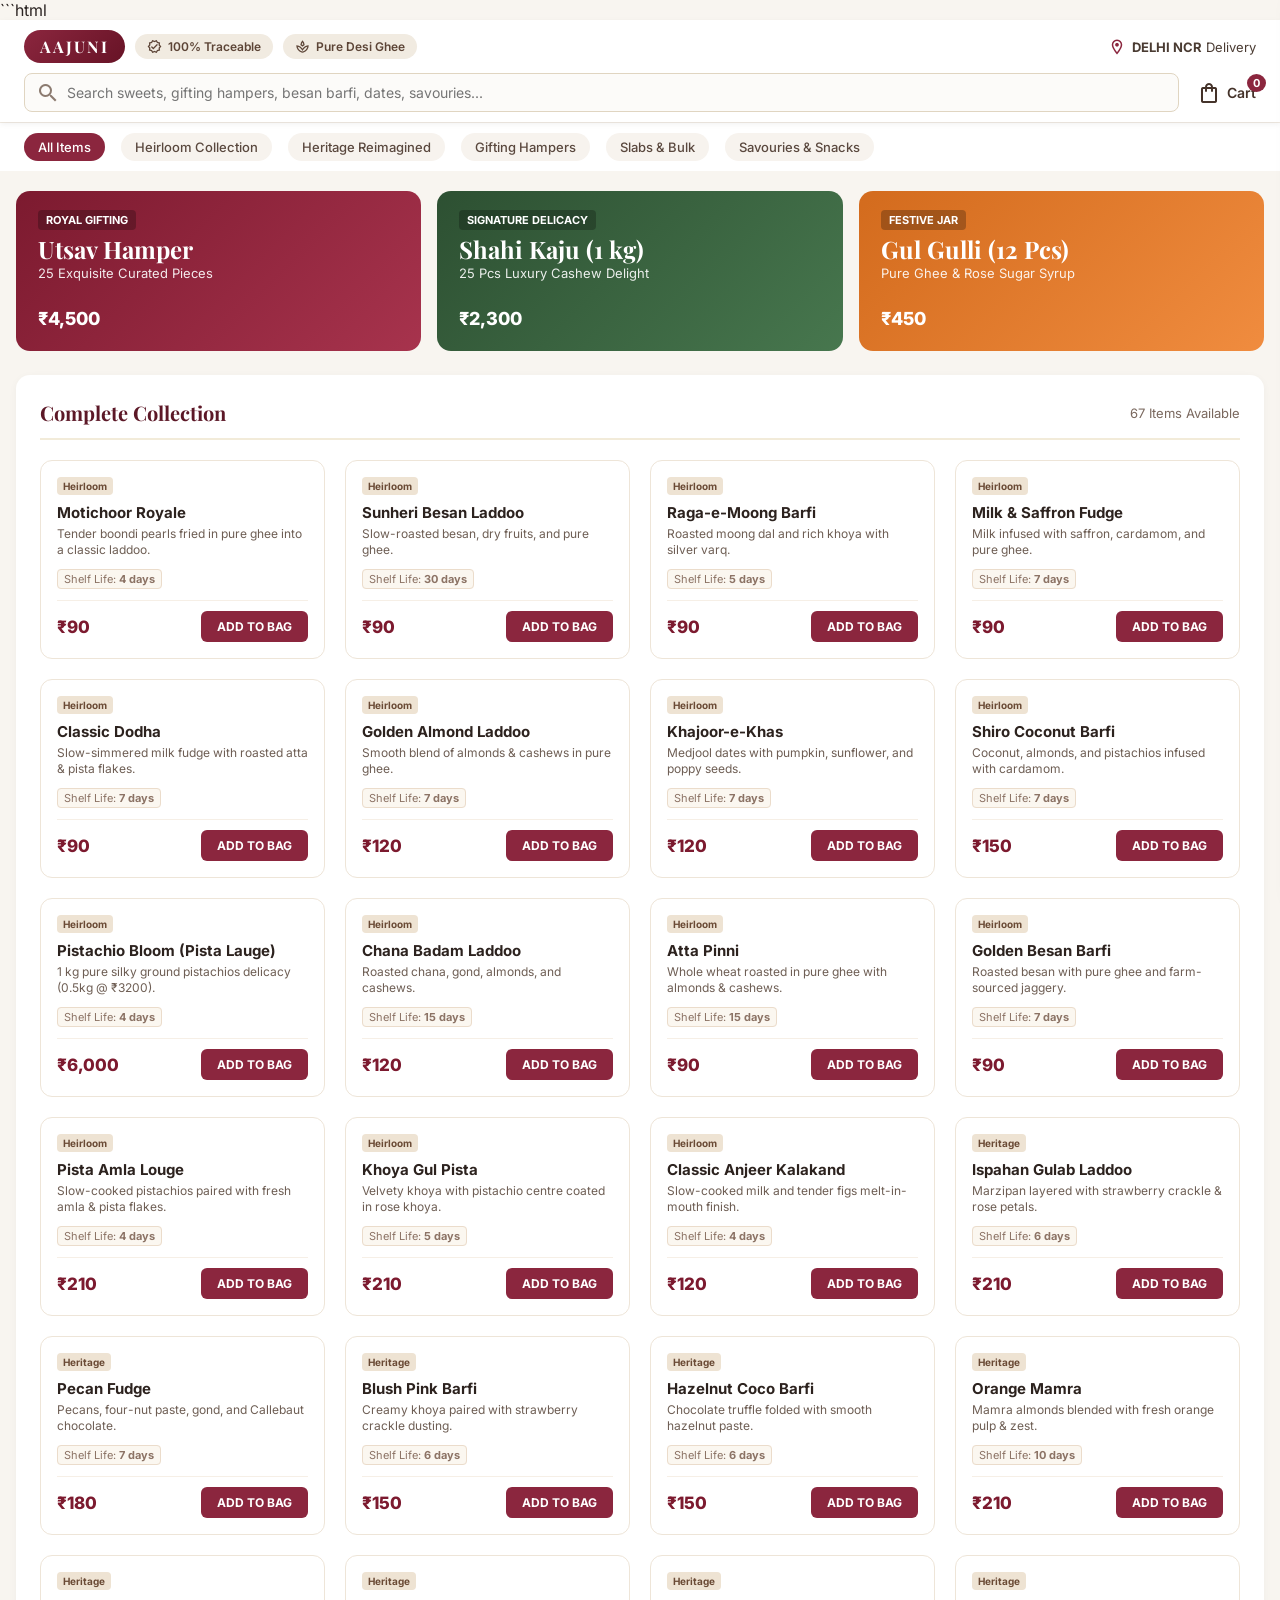
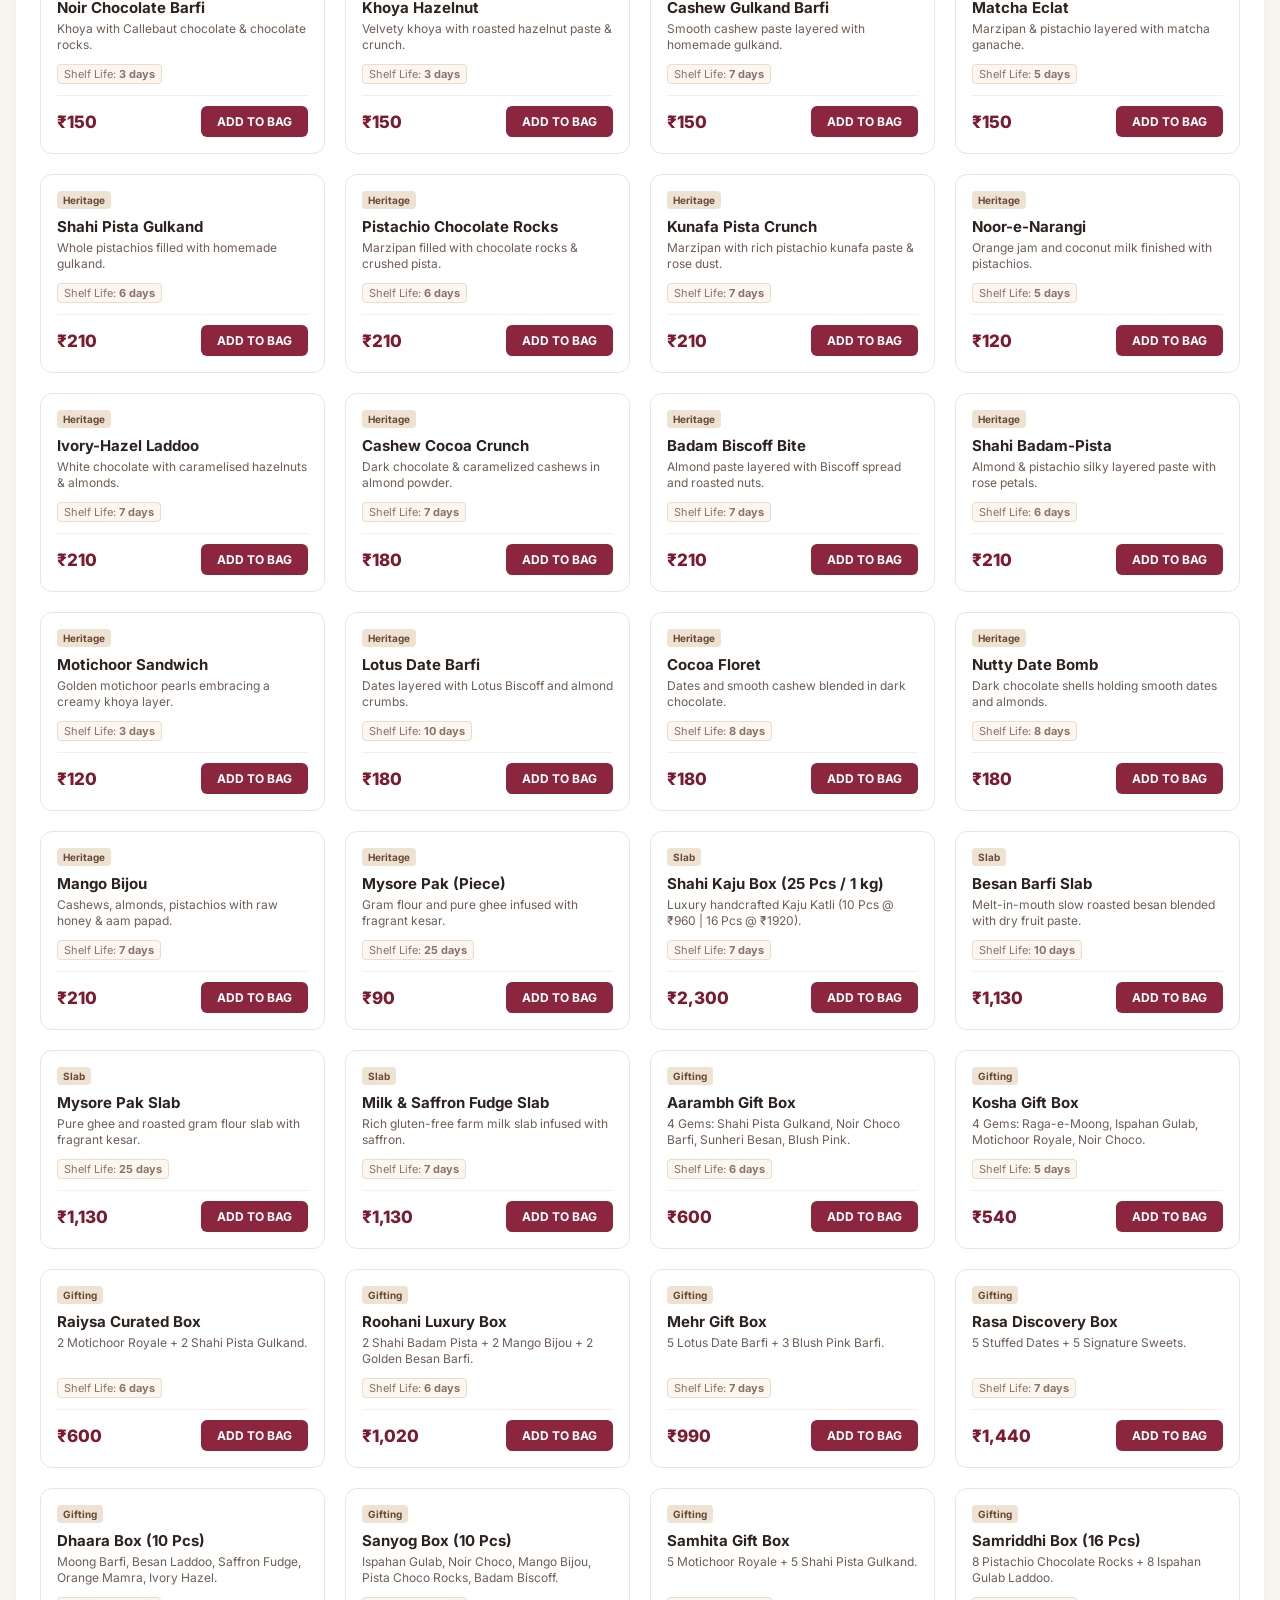
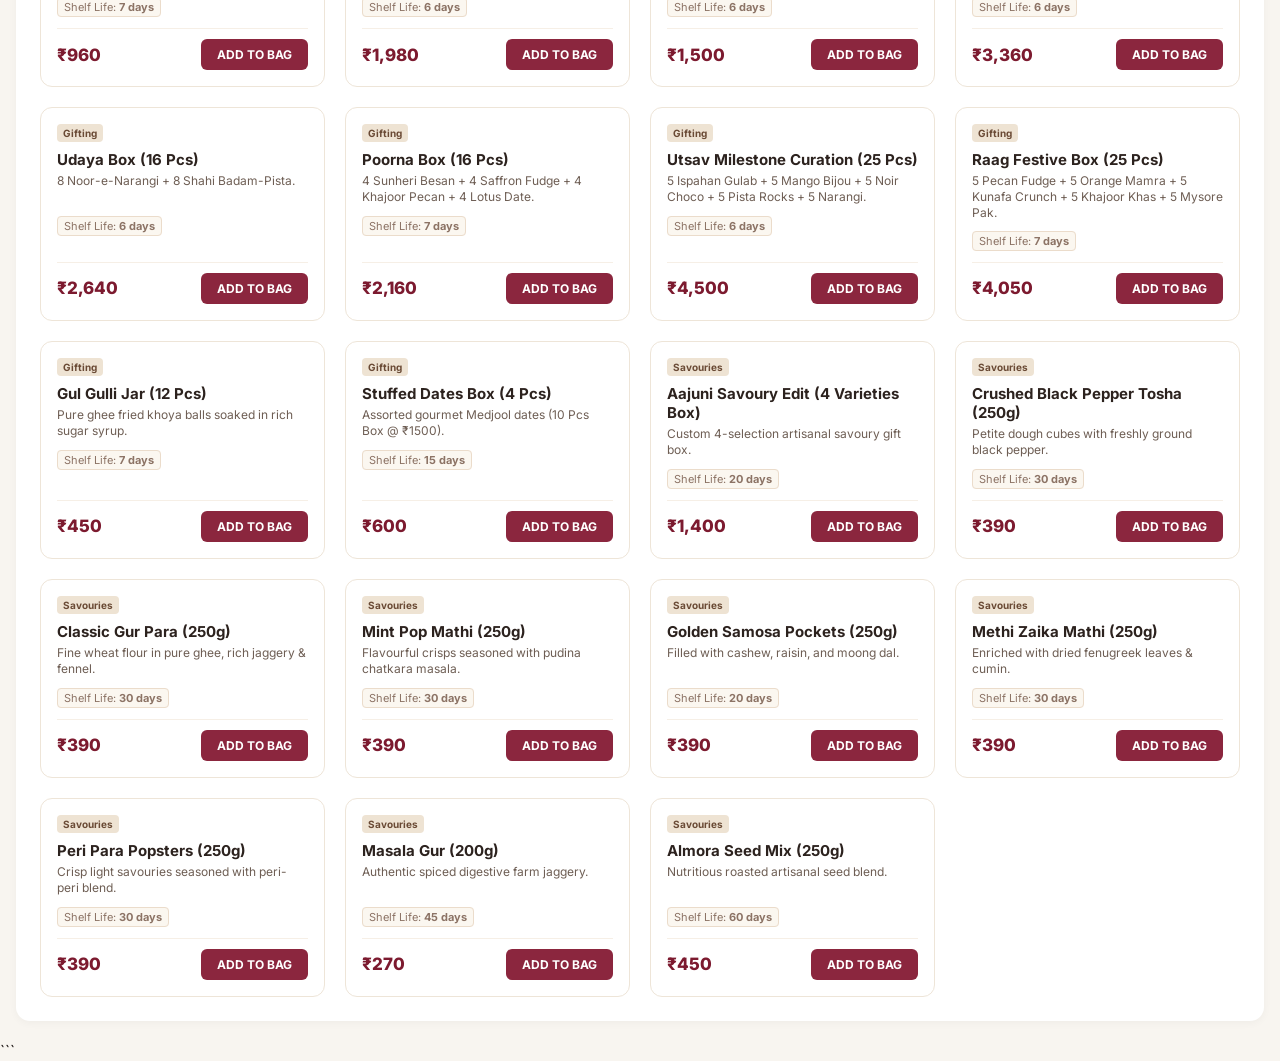
==== commit 2dd3a4ab: "Update index.html" ====
--- a/index.html
+++ b/index.html
@@ -1,7 +1,3 @@
-Aapke poore **Aajuni Collection Menu** (Heirloom, Heritage Reimagined, Slabs, Gift Hampers, aur Savouries) ko Flipkart-style e-commerce layout mein add kar diya gaya hai. Isme dynamic search, category tabs, cart calculation, aur **WhatsApp direct order** ka feature bhi shamil hai.
-
-Ise aap apne folder mein `index.html` naam se save karke seedhe browser mein open kar sakte hain ya GitHub repository par upload kar sakte hain:
-
 ```html
 <!DOCTYPE html>
 <html lang="hi">
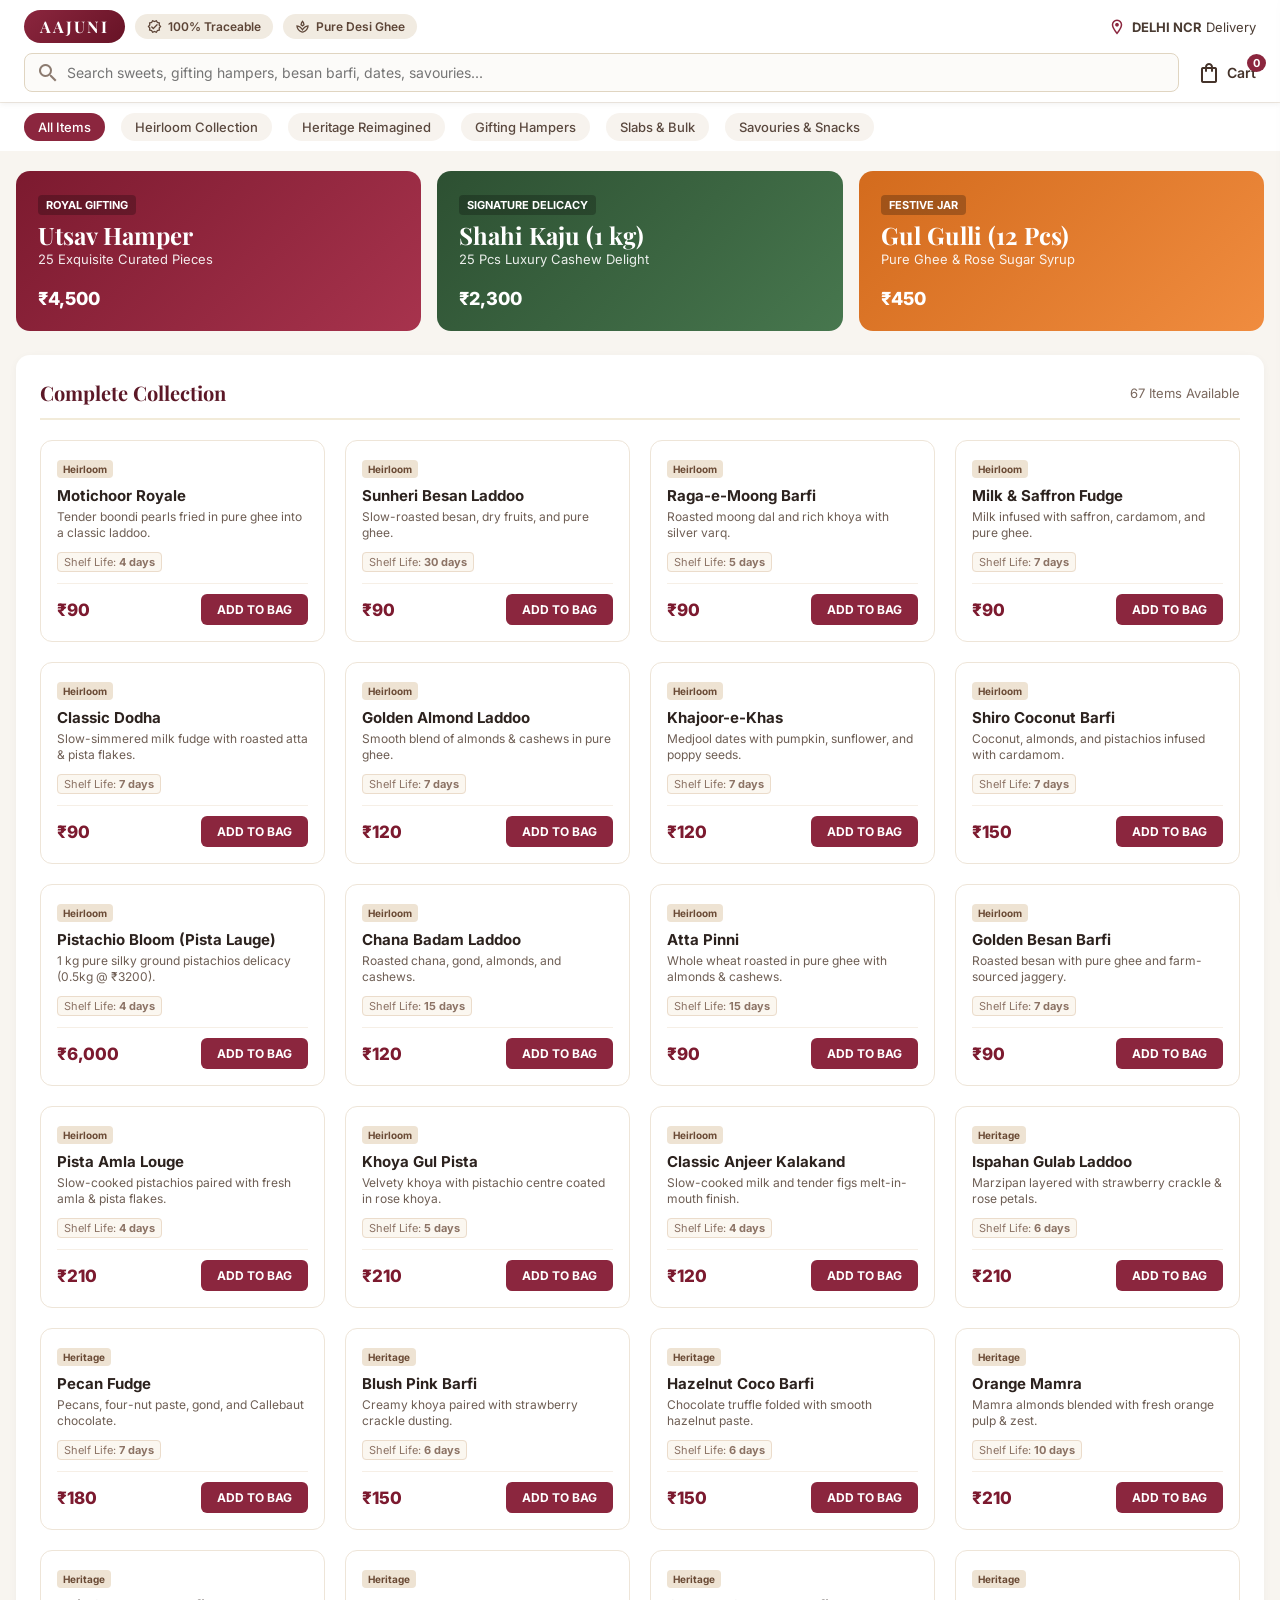
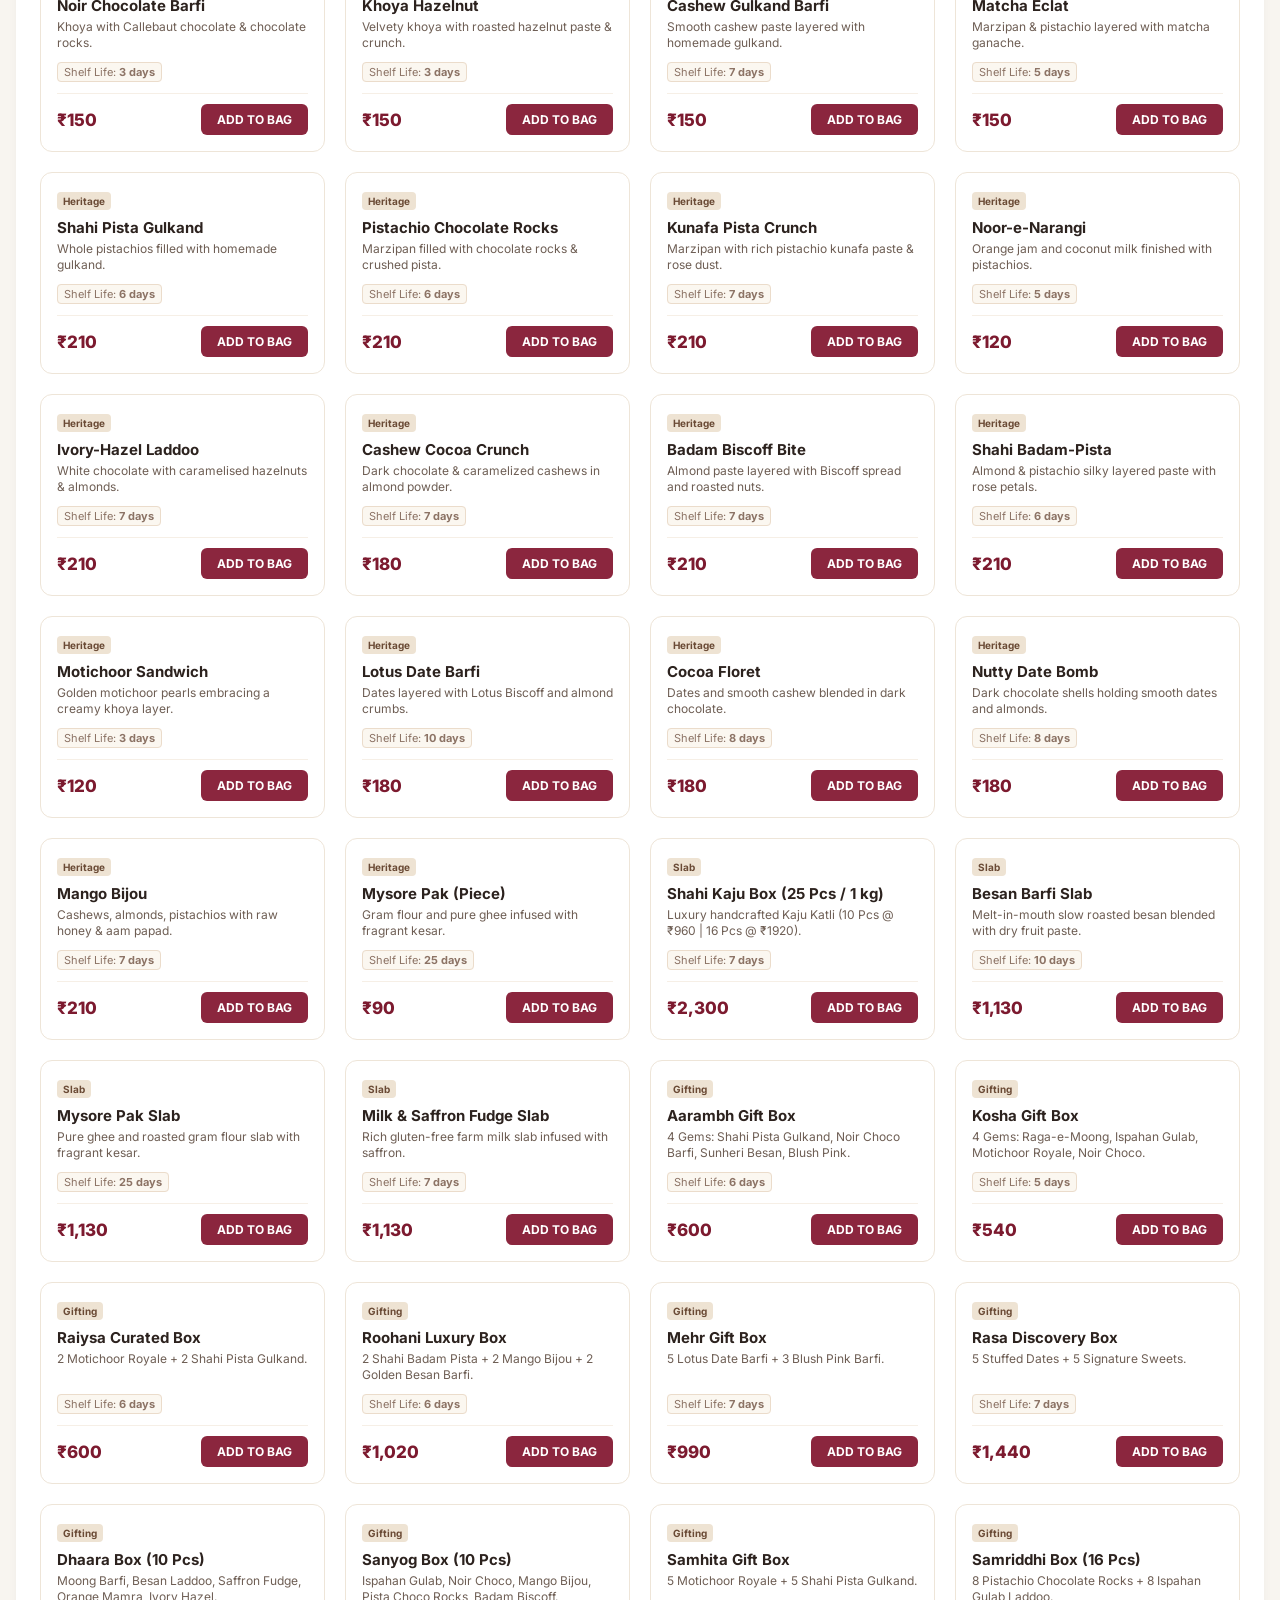
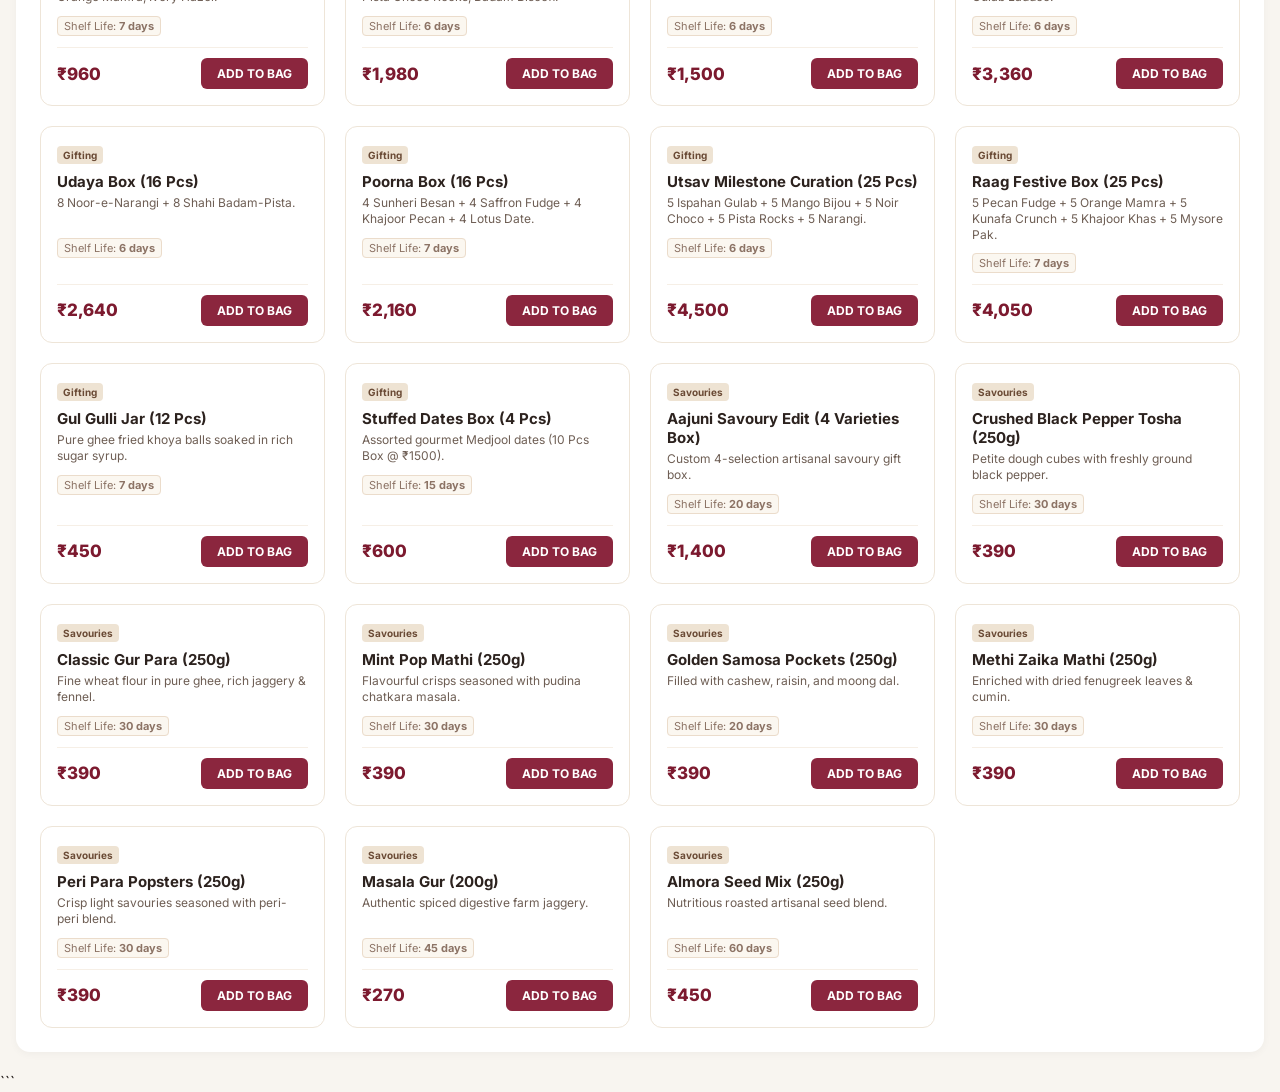
==== commit f83d1624: "Update index.html" ====
--- a/index.html
+++ b/index.html
@@ -1,4 +1,3 @@
-```html
 <!DOCTYPE html>
 <html lang="hi">
 <head>
